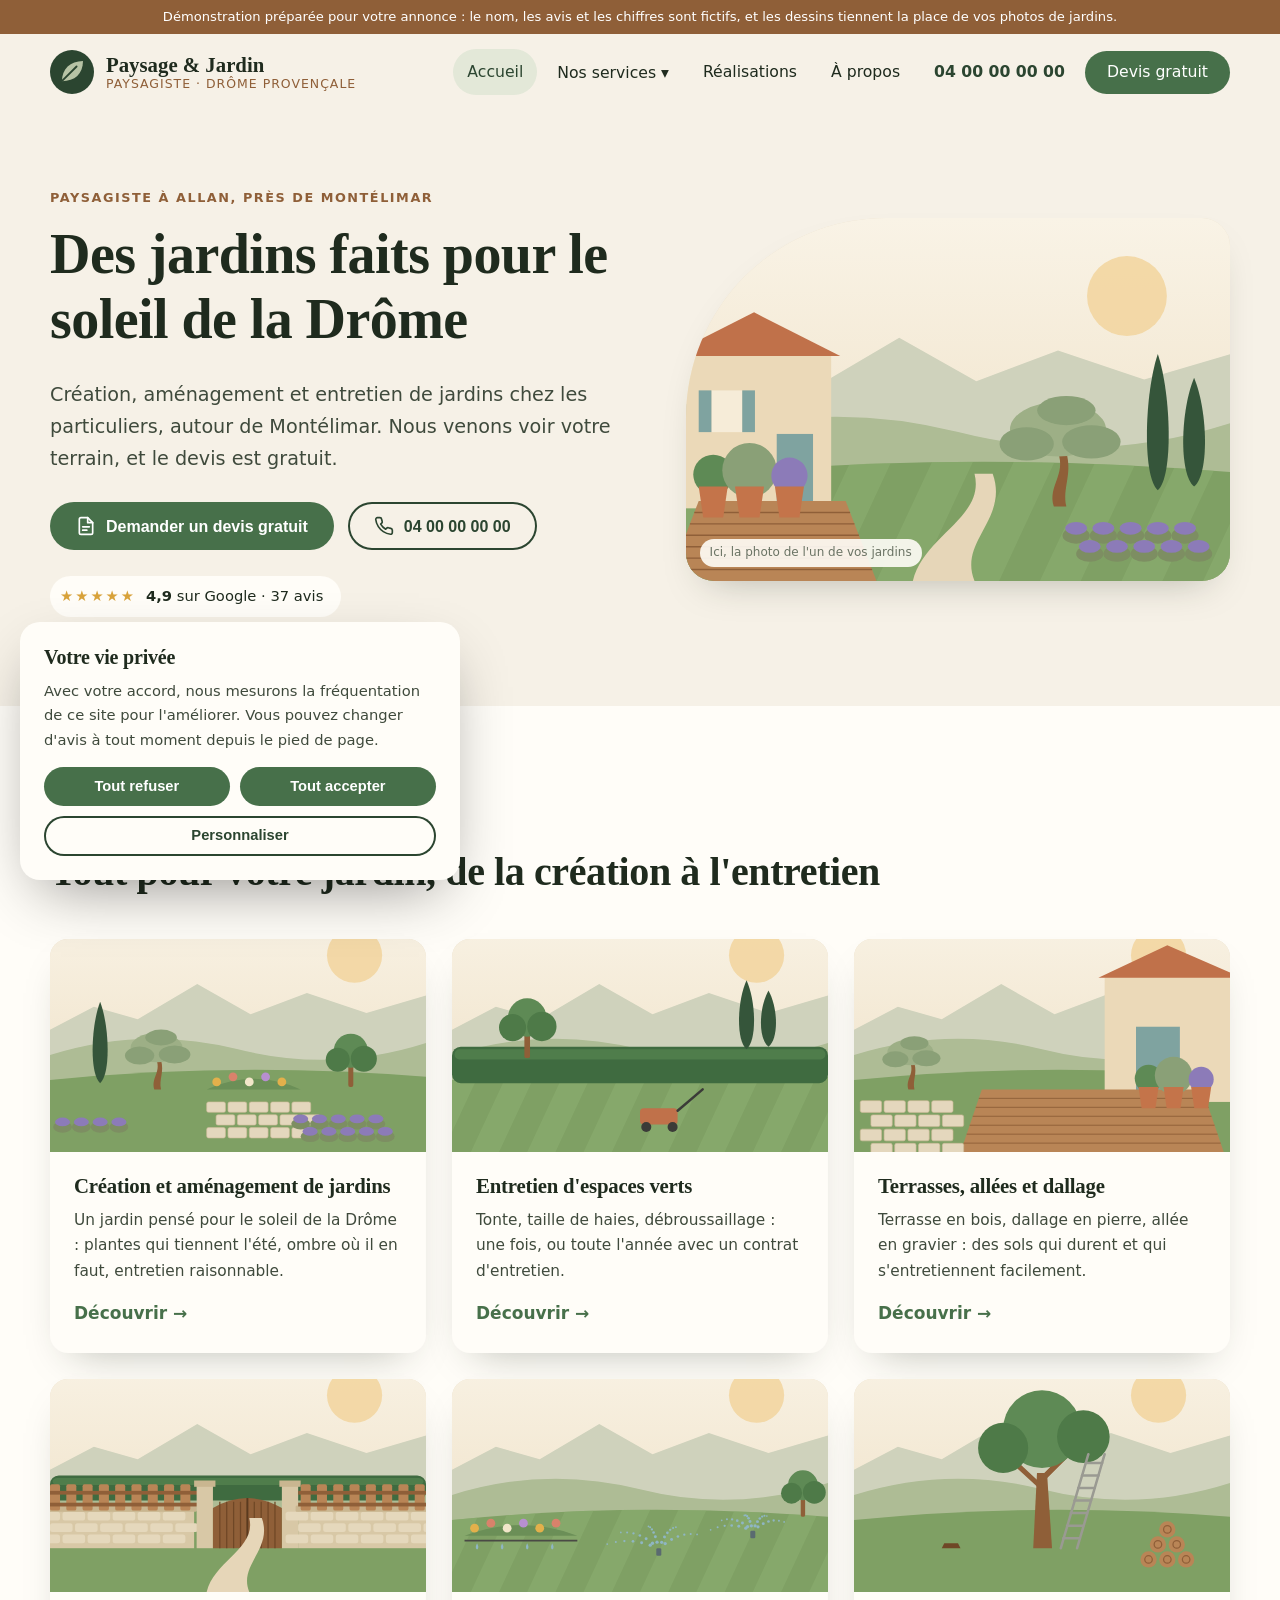
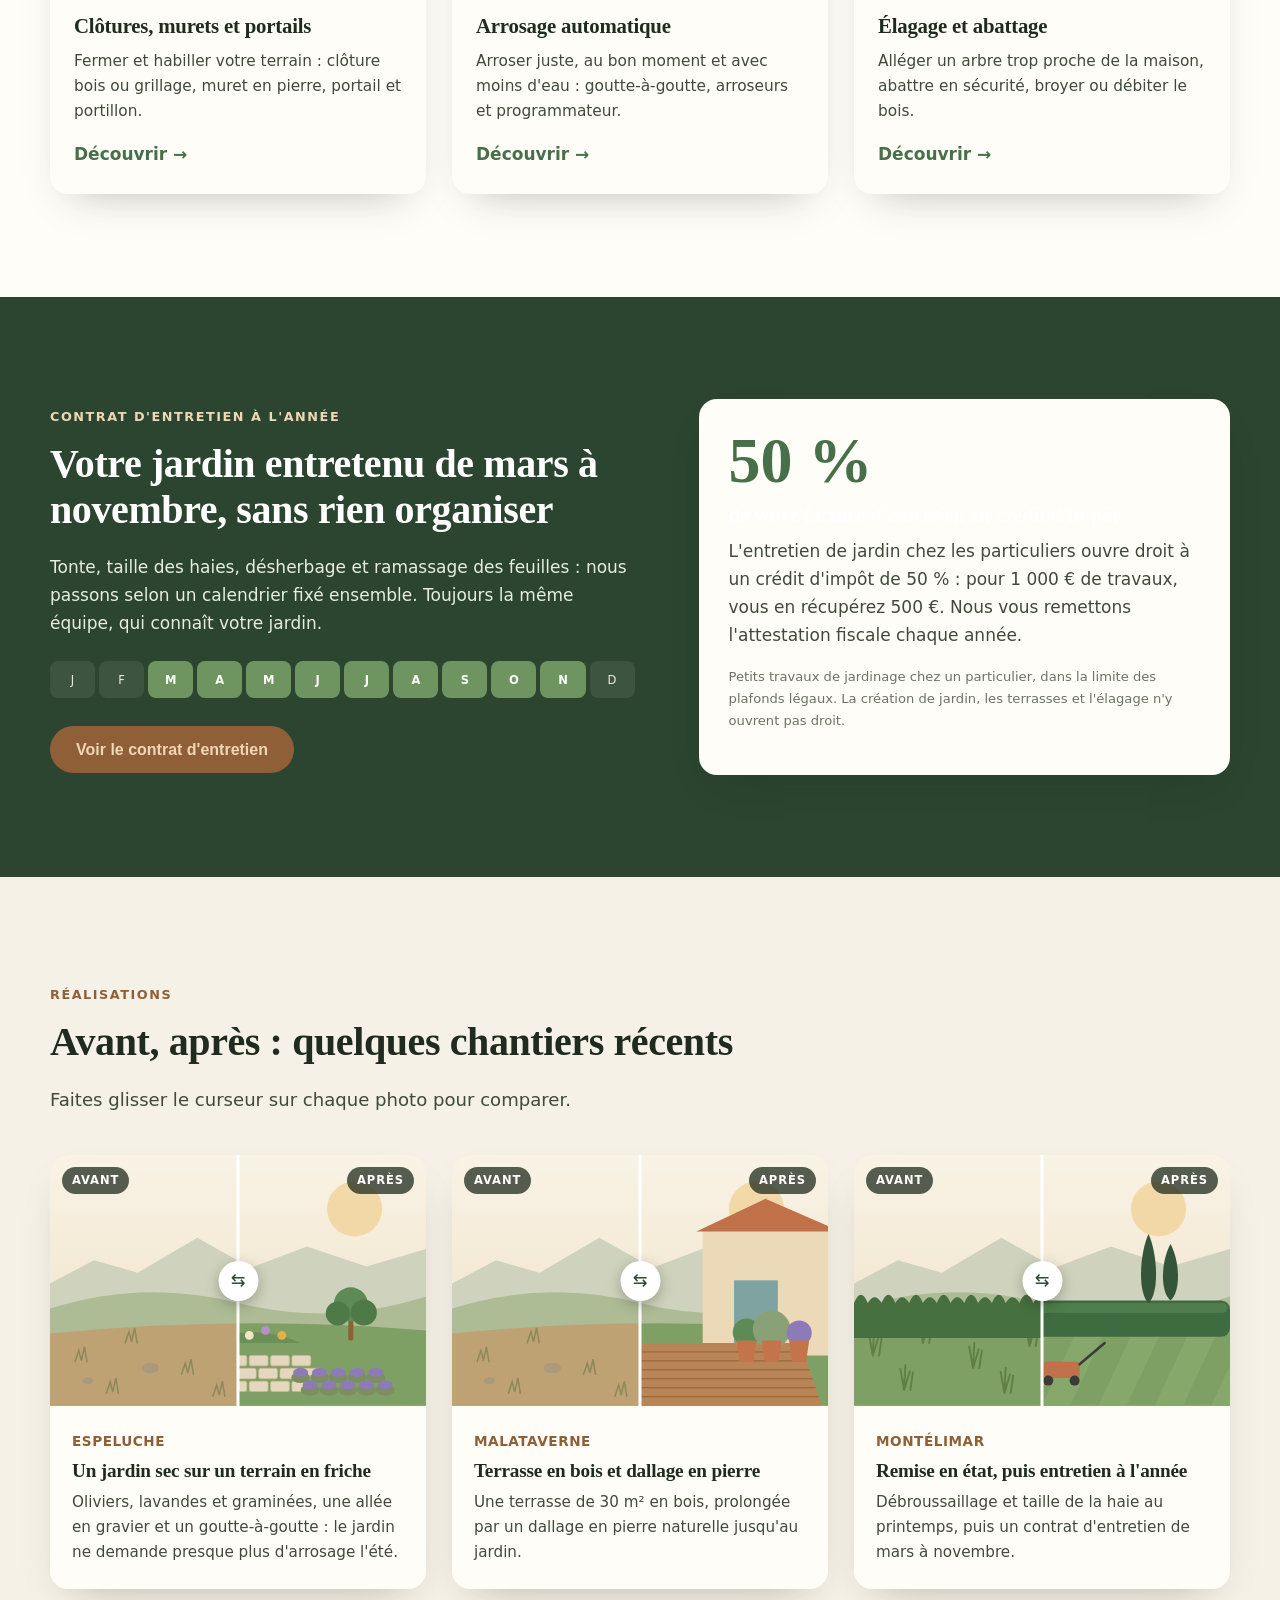
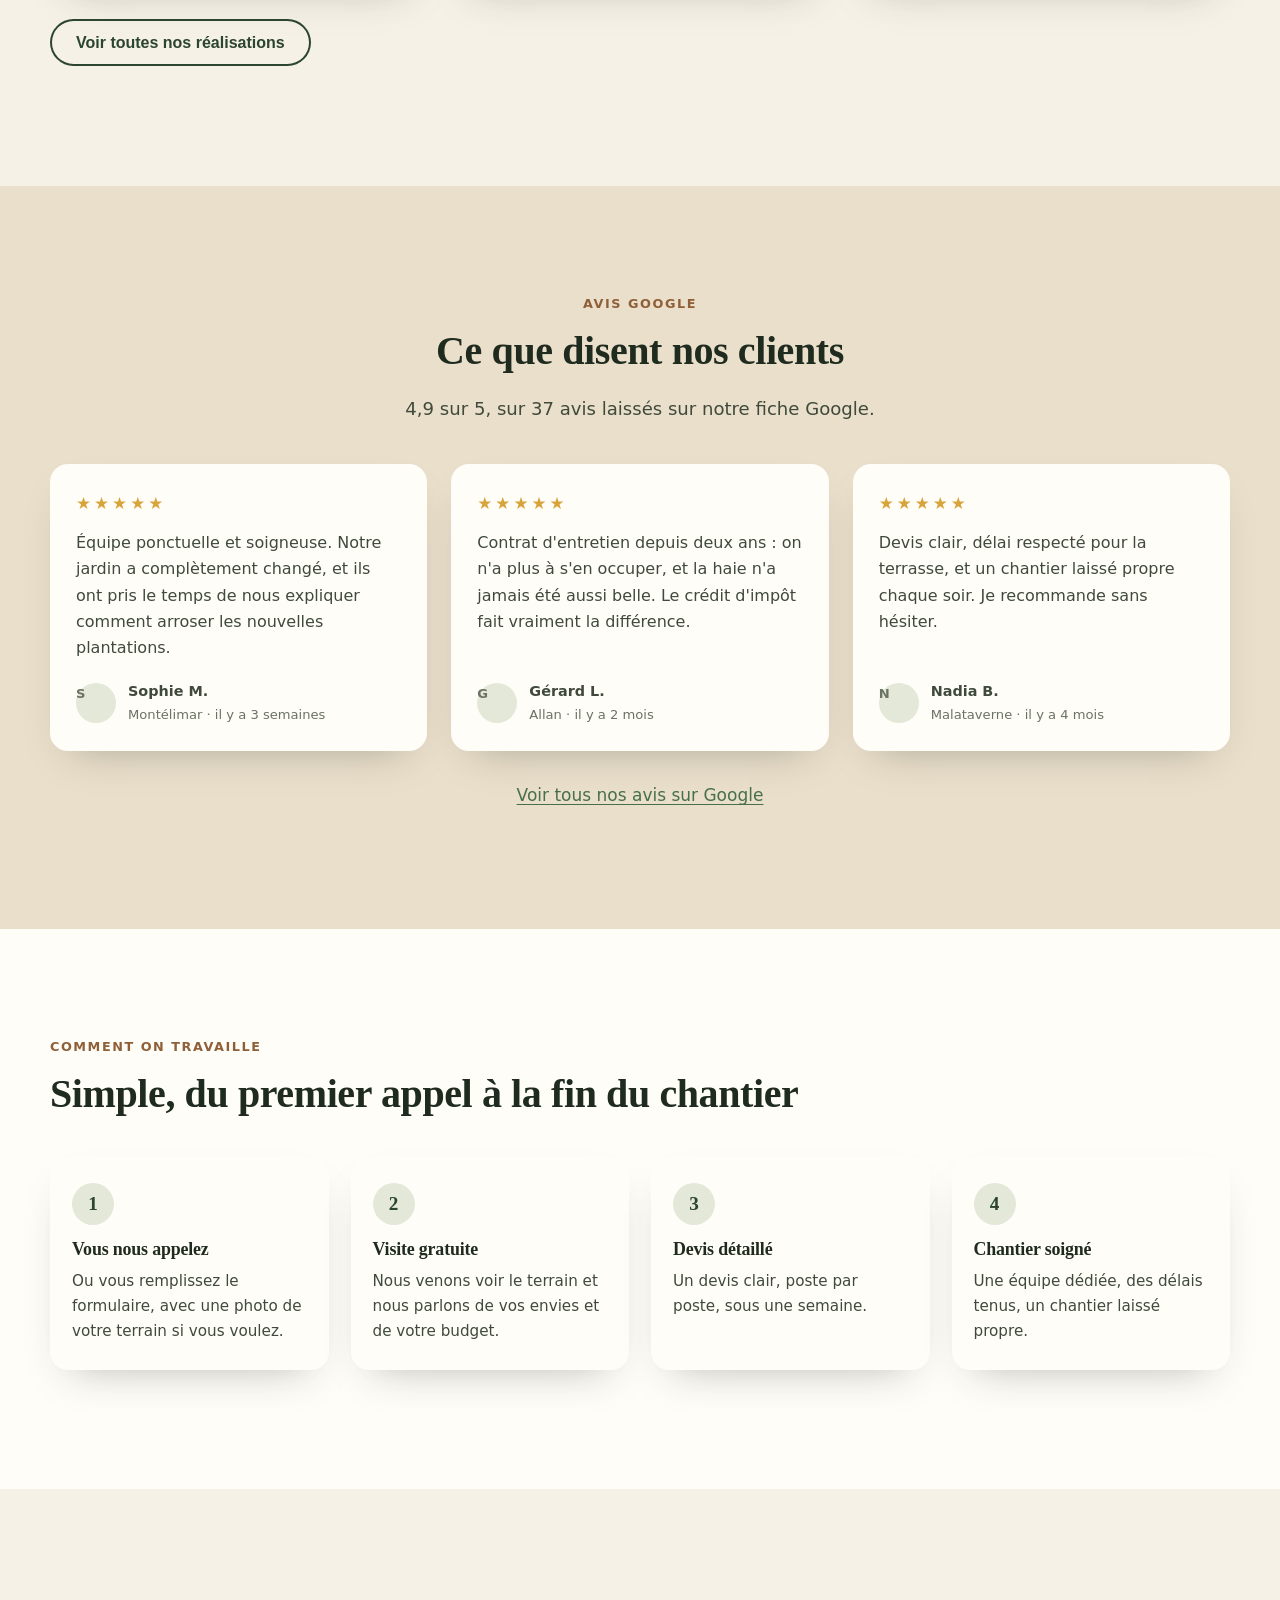
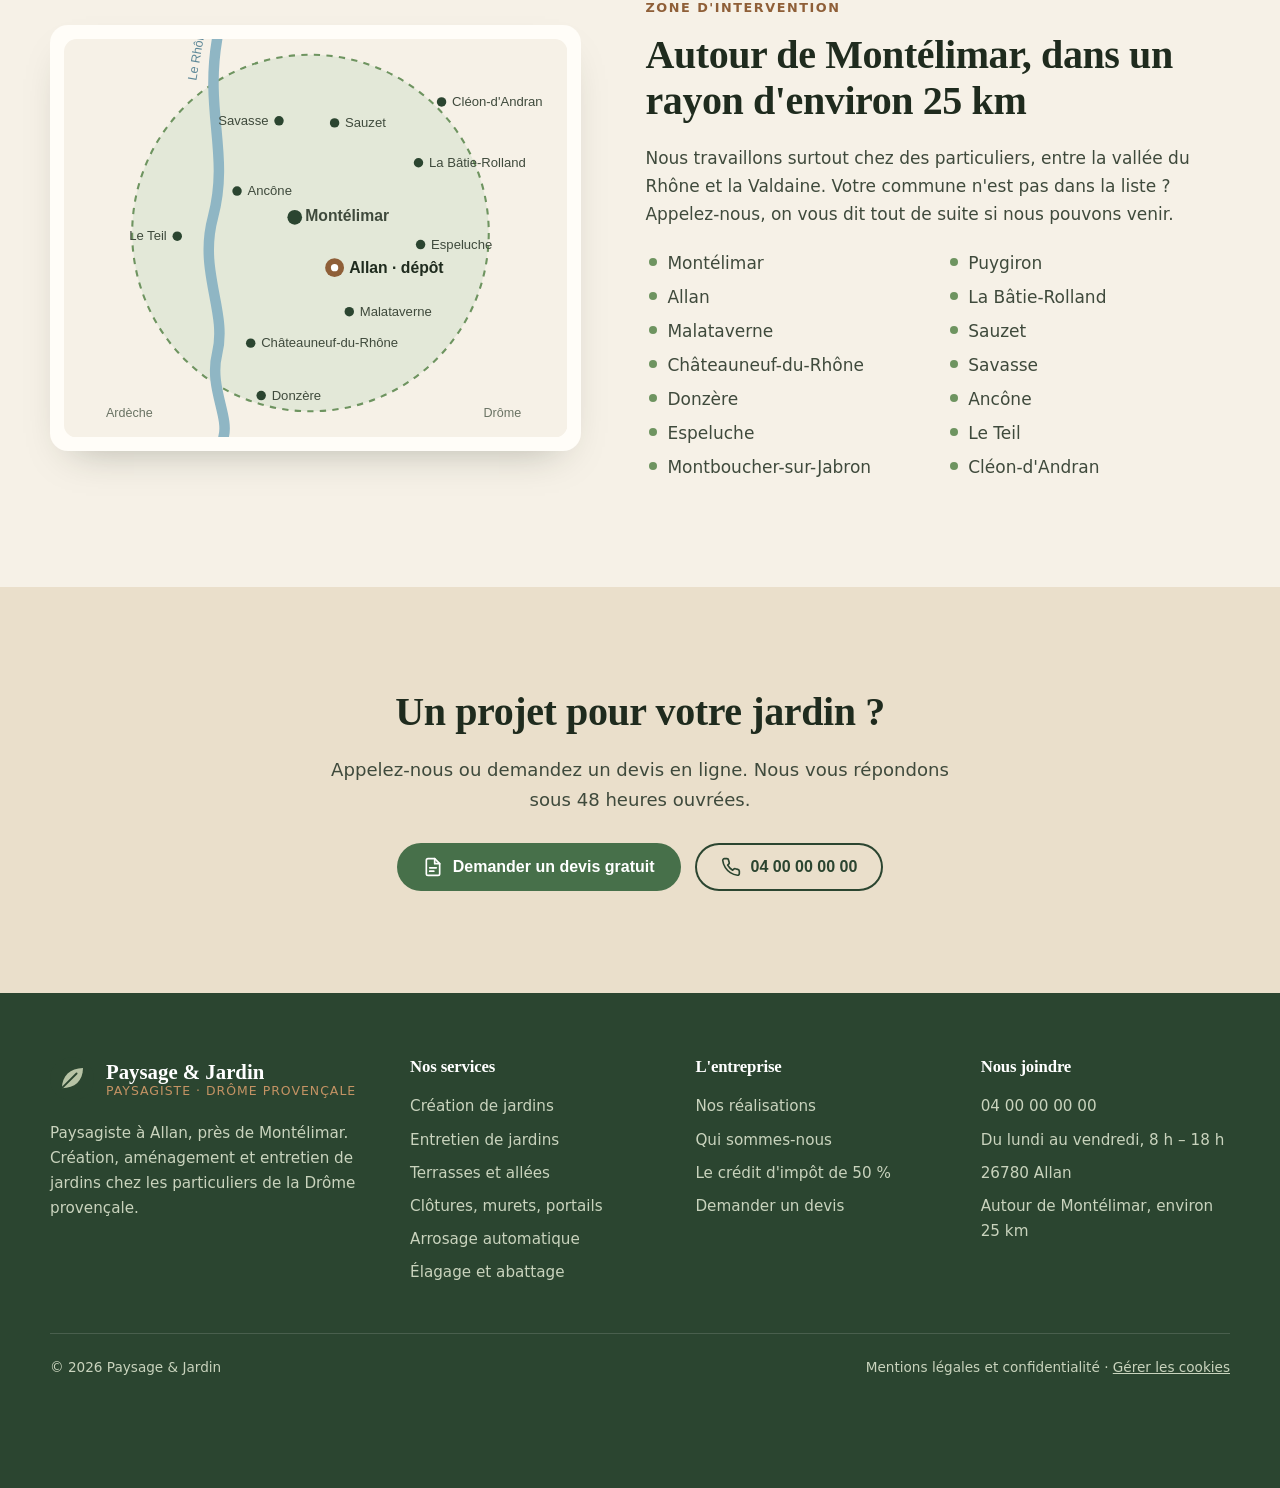
==== index.html @ 2002f16b "Démonstration : site de paysagiste (pages statiques, contenus fictifs)" ====
<!doctype html>
<html lang="fr">
<head>
  <meta charset="utf-8">
  <meta name="viewport" content="width=device-width, initial-scale=1">
  <title>Paysagiste à Montélimar et dans la Drôme | Paysage &amp; Jardin</title>
  <meta name="description" content="Paysagiste à Allan, près de Montélimar : création de jardins, entretien à l'année, terrasses, clôtures, arrosage automatique et élagage. Devis gratuit.">
  <!-- Démonstration : hors des moteurs de recherche. Le vrai site sera indexé. -->
  <meta name="robots" content="noindex, nofollow">
  <meta property="og:type" content="website">
  <meta property="og:locale" content="fr_FR">
  <meta property="og:title" content="Paysagiste à Montélimar et dans la Drôme | Paysage &amp; Jardin">
  <meta property="og:description" content="Paysagiste à Allan, près de Montélimar : création de jardins, entretien à l'année, terrasses, clôtures, arrosage automatique et élagage. Devis gratuit.">
  <meta name="theme-color" content="#2B4530">
  <link rel="icon" href="data:image/svg+xml,%3Csvg%20xmlns%3D%22http%3A%2F%2Fwww.w3.org%2F2000%2Fsvg%22%20viewBox%3D%220%200%2048%2048%22%20aria-hidden%3D%22true%22%3E%3Ccircle%20cx%3D%2224%22%20cy%3D%2224%22%20r%3D%2224%22%20fill%3D%22%232B4530%22%2F%3E%3Cpath%20d%3D%22M13%2034C13%2021%2022%2012%2036%2012c0%2014-9%2022-23%2022z%22%20fill%3D%22%23B7C3A5%22%2F%3E%3Cpath%20d%3D%22M13.5%2033.5%2029%2018%22%20stroke%3D%22%232B4530%22%20stroke-width%3D%222%22%20stroke-linecap%3D%22round%22%2F%3E%3C%2Fsvg%3E">
  <link rel="preload" href="assets/fonts/fraunces.woff2" as="font" type="font/woff2" crossorigin>
  <link rel="stylesheet" href="assets/style.css">
  <script type="application/ld+json">{"@context":"https://schema.org","@type":"LocalBusiness","name":"Paysage & Jardin","description":"Paysagiste à Allan, près de Montélimar : création, aménagement et entretien de jardins.","telephone":"+33400000000","address":{"@type":"PostalAddress","addressLocality":"Allan","postalCode":"26780","addressRegion":"Drôme","addressCountry":"FR"},"areaServed":[{"@type":"City","name":"Montélimar"},{"@type":"City","name":"Allan"},{"@type":"City","name":"Malataverne"},{"@type":"City","name":"Châteauneuf-du-Rhône"},{"@type":"City","name":"Donzère"},{"@type":"City","name":"Espeluche"},{"@type":"City","name":"Montboucher-sur-Jabron"},{"@type":"City","name":"Puygiron"},{"@type":"City","name":"La Bâtie-Rolland"},{"@type":"City","name":"Sauzet"},{"@type":"City","name":"Savasse"},{"@type":"City","name":"Ancône"},{"@type":"City","name":"Le Teil"},{"@type":"City","name":"Cléon-d'Andran"}],"openingHours":"Mo-Fr 08:00-18:00","priceRange":"Devis gratuit"}</script>
</head>
<body>
  <div class="bandeau-demo">Démonstration préparée pour votre annonce : le nom, les avis et les chiffres sont fictifs, et les dessins tiennent la place de vos photos de jardins.</div>
  <header class="entete">
    <div class="conteneur">
      <a class="marque" href="index.html" aria-label="Paysage &amp; Jardin, accueil"><svg viewBox="0 0 48 48" aria-hidden="true"><circle cx="24" cy="24" r="24" fill="#2B4530"/><path d="M13 34C13 21 22 12 36 12c0 14-9 22-23 22z" fill="#B7C3A5"/><path d="M13.5 33.5 29 18" stroke="#2B4530" stroke-width="2" stroke-linecap="round"/></svg><span class="marque-nom"><strong>Paysage &amp; Jardin</strong><span>Paysagiste · Drôme provençale</span></span></a>
      <button class="bouton-menu" aria-label="Ouvrir le menu" aria-expanded="false" aria-controls="navigation"><span></span><span></span><span></span></button>
      <nav class="nav" id="navigation" aria-label="Navigation principale">
        <ul>
          <li><a href="index.html" aria-current="page">Accueil</a></li>
          <li class="sous-menu"><button class="ouvrir-sous-menu" aria-expanded="false">Nos services ▾</button>
            <ul>
              <li><a href="creation-jardin.html">Création et aménagement de jardins</a></li>
              <li><a href="entretien-jardin.html">Entretien d'espaces verts</a></li>
              <li><a href="terrasses-allees.html">Terrasses, allées et dallage</a></li>
              <li><a href="clotures-murets-portails.html">Clôtures, murets et portails</a></li>
              <li><a href="arrosage-automatique.html">Arrosage automatique</a></li>
              <li><a href="elagage-abattage.html">Élagage et abattage</a></li>
            </ul>
          </li>
          <li><a href="realisations.html">Réalisations</a></li>
          <li><a href="a-propos.html">À propos</a></li>
          <li><a class="tel-entete" href="tel:+33400000000">04 00 00 00 00</a></li>
          <li><a class="bouton" href="contact.html">Devis gratuit</a></li>
        </ul>
      </nav>
    </div>
  </header>
  <main>

    <section class="heros">
      <div class="conteneur">
        <div>
          <span class="surtitre">Paysagiste à Allan, près de Montélimar</span>
          <h1>Des jardins faits pour le soleil de la Drôme</h1>
          <p class="intro">Création, aménagement et entretien de jardins chez les particuliers, autour de Montélimar. Nous venons voir votre terrain, et le devis est gratuit.</p>
          <div class="boutons"><a class="bouton" href="contact.html"><svg viewBox="0 0 24 24" fill="none" stroke="currentColor" stroke-width="2" stroke-linecap="round" stroke-linejoin="round" aria-hidden="true"><path d="M14 2H6a2 2 0 0 0-2 2v16a2 2 0 0 0 2 2h12a2 2 0 0 0 2-2V8z"/><path d="M14 2v6h6M8 13h8M8 17h5"/></svg>Demander un devis gratuit</a><a class="bouton bouton-ligne" href="tel:+33400000000"><svg viewBox="0 0 24 24" fill="none" stroke="currentColor" stroke-width="2" stroke-linecap="round" stroke-linejoin="round" aria-hidden="true"><path d="M22 16.9v3a2 2 0 0 1-2.2 2 19.8 19.8 0 0 1-8.6-3.1 19.5 19.5 0 0 1-6-6A19.8 19.8 0 0 1 2.1 4.2 2 2 0 0 1 4.1 2h3a2 2 0 0 1 2 1.7c.1.9.4 1.8.7 2.7a2 2 0 0 1-.5 2.1L8 9.8a16 16 0 0 0 6 6l1.3-1.3a2 2 0 0 1 2.1-.4c.9.3 1.8.6 2.7.7a2 2 0 0 1 1.7 2z"/></svg>04 00 00 00 00</a></div>
          <a class="note-google" href="#avis"><span class="etoiles" aria-hidden="true">★★★★★</span><span><strong>4,9</strong> sur Google · 37 avis</span></a>
        </div>
        <div class="illustration"><svg viewBox="0 0 600 400" role="img" aria-label="Jardin provençal : olivier, cyprès, lavandes et terrasse en bois" preserveAspectRatio="xMidYMid slice">
  <defs><linearGradient id="ciel25" x1="0" y1="0" x2="0" y2="1"><stop offset="0" stop-color="#F9F3E6"/><stop offset="1" stop-color="#EEDFC3"/></linearGradient>
  <clipPath id="sol25"><path d="M0 285 Q300 255 600 280 V400 H0Z"/></clipPath></defs>
  <rect width="600" height="400" fill="url(#ciel25)"/><circle cx="486" cy="86" r="44" fill="#F3D59E" opacity=".85"/>
  <path d="M0 205 L70 168 L140 188 L235 132 L320 180 L410 146 L505 178 L600 150 V400 H0Z" fill="#CFD2BC"/>
  <path d="M0 245 Q150 198 300 236 T600 226 V400 H0Z" fill="#AEBC95"/>
  <path d="M0 285 Q300 255 600 280 V400 H0Z" fill="#7FA064"/><g clip-path="url(#sol25)" fill="#8DB072" opacity=".55"><path d="M-60 400 L10 250 L55 250 L-15 400Z"/><path d="M30 400 L100 250 L145 250 L75 400Z"/><path d="M120 400 L190 250 L235 250 L165 400Z"/><path d="M210 400 L280 250 L325 250 L255 400Z"/><path d="M300 400 L370 250 L415 250 L345 400Z"/><path d="M390 400 L460 250 L505 250 L435 400Z"/><path d="M480 400 L550 250 L595 250 L525 400Z"/><path d="M570 400 L640 250 L685 250 L615 400Z"/></g><rect x="-10" y="150" width="170" height="170" fill="#EBD9B8"/><path d="M-20 152 L75 104 L170 152Z" fill="#C0714A"/><rect x="28" y="190" width="34" height="46" fill="#F6ECD8"/><rect x="14" y="190" width="14" height="46" fill="#7FA3A0"/><rect x="62" y="190" width="14" height="46" fill="#7FA3A0"/><rect x="100" y="238" width="40" height="82" fill="#7FA3A0"/><path d="M520 150 C535 195 537 286 520 300 C503 286 505 195 520 150Z" fill="#35553A"/><path d="M560 176 C575 212 577 282 560 296 C543 282 545 212 560 176Z" fill="#35553A"/><path d="M250 400 C262 350 330 330 318 282 L338 282 C356 332 300 356 318 400Z" fill="#E6D6B8"/><path d="M405.4 318 C398.5 295 419.2 283.5 410 258.2 L419.2 258.2 C426.1 283.5 414.6 297.3 419.2 318Z" fill="#8F5F38"/><ellipse cx="410" cy="232.9" rx="52.9" ry="29.9" fill="#9DAF86"/><ellipse cx="375.5" cy="249" rx="29.9" ry="18.4" fill="#8AA077"/><ellipse cx="446.8" cy="246.7" rx="32.199999999999996" ry="18.4" fill="#8AA077"/><ellipse cx="419.2" cy="212.2" rx="32.199999999999996" ry="16.099999999999998" fill="#8AA077"/><path d="M-20 400 L210 400 L176 312 L14 312Z" fill="#B98556"/><path d="M9.142857142857146 324.57142857142856 L180.85714285714286 324.57142857142856" stroke="#8F5F38" stroke-width="1.5"/><path d="M4.285714285714285 337.14285714285717 L185.71428571428572 337.14285714285717" stroke="#8F5F38" stroke-width="1.5"/><path d="M-0.571428571428573 349.7142857142857 L190.57142857142858 349.7142857142857" stroke="#8F5F38" stroke-width="1.5"/><path d="M-5.428571428571427 362.2857142857143 L195.42857142857142 362.2857142857143" stroke="#8F5F38" stroke-width="1.5"/><path d="M-10.285714285714286 374.8571428571429 L200.28571428571428 374.8571428571429" stroke="#8F5F38" stroke-width="1.5"/><path d="M-15.142857142857142 387.42857142857144 L205.14285714285714 387.42857142857144" stroke="#8F5F38" stroke-width="1.5"/><circle cx="30" cy="282.8" r="22" fill="#5E8A55"/><path d="M14 296 L46 296 L41 330 L19 330Z" fill="#C4744A"/><circle cx="70" cy="278" r="30" fill="#8AA077"/><path d="M54 296 L86 296 L81 330 L59 330Z" fill="#C4744A"/><circle cx="114" cy="284" r="20" fill="#8C7BB8"/><path d="M98 296 L130 296 L125 330 L103 330Z" fill="#C4744A"/><ellipse cx="430" cy="350" rx="15" ry="9" fill="#7D8E62"/><ellipse cx="430" cy="342" rx="12" ry="7" fill="#8C7BB8"/><ellipse cx="460" cy="350" rx="15" ry="9" fill="#7D8E62"/><ellipse cx="460" cy="342" rx="12" ry="7" fill="#8C7BB8"/><ellipse cx="490" cy="350" rx="15" ry="9" fill="#7D8E62"/><ellipse cx="490" cy="342" rx="12" ry="7" fill="#8C7BB8"/><ellipse cx="520" cy="350" rx="15" ry="9" fill="#7D8E62"/><ellipse cx="520" cy="342" rx="12" ry="7" fill="#8C7BB8"/><ellipse cx="550" cy="350" rx="15" ry="9" fill="#7D8E62"/><ellipse cx="550" cy="342" rx="12" ry="7" fill="#8C7BB8"/><ellipse cx="445" cy="370" rx="15" ry="9" fill="#7D8E62"/><ellipse cx="445" cy="362" rx="12" ry="7" fill="#8C7BB8"/><ellipse cx="475" cy="370" rx="15" ry="9" fill="#7D8E62"/><ellipse cx="475" cy="362" rx="12" ry="7" fill="#8C7BB8"/><ellipse cx="505" cy="370" rx="15" ry="9" fill="#7D8E62"/><ellipse cx="505" cy="362" rx="12" ry="7" fill="#8C7BB8"/><ellipse cx="535" cy="370" rx="15" ry="9" fill="#7D8E62"/><ellipse cx="535" cy="362" rx="12" ry="7" fill="#8C7BB8"/><ellipse cx="565" cy="370" rx="15" ry="9" fill="#7D8E62"/><ellipse cx="565" cy="362" rx="12" ry="7" fill="#8C7BB8"/></svg><span class="legende-photo">Ici, la photo de l'un de vos jardins</span></div>
      </div>
    </section>
    <section class="fond-blanc" id="services">
      <div class="conteneur">
        <span class="surtitre">Nos services</span>
        <h2>Tout pour votre jardin, de la création à l'entretien</h2>
        <div class="grille-services">
          <a class="carte-service" href="creation-jardin.html"><div class="illustration" style="border-radius:0;box-shadow:none"><svg viewBox="0 60 600 340" role="img" aria-label="Jardin créé : massifs fleuris, dallage, olivier et lavandes" preserveAspectRatio="xMidYMid slice">
  <defs><linearGradient id="ciel26" x1="0" y1="0" x2="0" y2="1"><stop offset="0" stop-color="#F9F3E6"/><stop offset="1" stop-color="#EEDFC3"/></linearGradient>
  <clipPath id="sol26"><path d="M0 285 Q300 255 600 280 V400 H0Z"/></clipPath></defs>
  <rect width="600" height="400" fill="url(#ciel26)"/><circle cx="486" cy="86" r="44" fill="#F3D59E" opacity=".85"/>
  <path d="M0 205 L70 168 L140 188 L235 132 L320 180 L410 146 L505 178 L600 150 V400 H0Z" fill="#CFD2BC"/>
  <path d="M0 245 Q150 198 300 236 T600 226 V400 H0Z" fill="#AEBC95"/>
  <path d="M0 285 Q300 255 600 280 V400 H0Z" fill="#7FA064"/><path d="M80 160 C95 199 97 276 80 290 C63 276 65 199 80 160Z" fill="#35553A"/><path d="M166.4 300 C161 282 177.2 273 170 253.2 L177.2 253.2 C182.6 273 173.6 283.8 177.2 300Z" fill="#8F5F38"/><ellipse cx="170" cy="233.39999999999998" rx="41.4" ry="23.400000000000002" fill="#9DAF86"/><ellipse cx="143" cy="246" rx="23.400000000000002" ry="14.4" fill="#8AA077"/><ellipse cx="198.8" cy="244.2" rx="25.2" ry="14.4" fill="#8AA077"/><ellipse cx="177.2" cy="217.2" rx="25.2" ry="12.6" fill="#8AA077"/><path d="M250 300 Q325 266 400 300 Z" fill="#6B8F57"/><circle cx="266" cy="288" r="7" fill="#E3B04B"/><circle cx="292" cy="280" r="7" fill="#D9826B"/><circle cx="318" cy="288" r="7" fill="#F2E6C9"/><circle cx="344" cy="280" r="7" fill="#B78FD0"/><circle cx="370" cy="288" r="7" fill="#E3B04B"/><rect x="250" y="320" width="30" height="16.5" rx="3" fill="#E4D7BD" stroke="#CDBB98"/><rect x="284" y="320" width="30" height="16.5" rx="3" fill="#E4D7BD" stroke="#CDBB98"/><rect x="318" y="320" width="30" height="16.5" rx="3" fill="#E4D7BD" stroke="#CDBB98"/><rect x="352" y="320" width="30" height="16.5" rx="3" fill="#E4D7BD" stroke="#CDBB98"/><rect x="386" y="320" width="30" height="16.5" rx="3" fill="#E4D7BD" stroke="#CDBB98"/><rect x="265" y="340.5" width="30" height="16.5" rx="3" fill="#E4D7BD" stroke="#CDBB98"/><rect x="299" y="340.5" width="30" height="16.5" rx="3" fill="#E4D7BD" stroke="#CDBB98"/><rect x="333" y="340.5" width="30" height="16.5" rx="3" fill="#E4D7BD" stroke="#CDBB98"/><rect x="367" y="340.5" width="30" height="16.5" rx="3" fill="#E4D7BD" stroke="#CDBB98"/><rect x="401" y="340.5" width="30" height="16.5" rx="3" fill="#E4D7BD" stroke="#CDBB98"/><rect x="250" y="361" width="30" height="16.5" rx="3" fill="#E4D7BD" stroke="#CDBB98"/><rect x="284" y="361" width="30" height="16.5" rx="3" fill="#E4D7BD" stroke="#CDBB98"/><rect x="318" y="361" width="30" height="16.5" rx="3" fill="#E4D7BD" stroke="#CDBB98"/><rect x="352" y="361" width="30" height="16.5" rx="3" fill="#E4D7BD" stroke="#CDBB98"/><rect x="386" y="361" width="30" height="16.5" rx="3" fill="#E4D7BD" stroke="#CDBB98"/><rect x="476" y="259.2" width="8" height="36.800000000000004" rx="3" fill="#8F5F38"/><circle cx="480" cy="238.4" r="27.200000000000003" fill="#5E8A55"/><circle cx="459.2" cy="252.8" r="19.200000000000003" fill="#4E7A48"/><circle cx="500.8" cy="251.2" r="20.8" fill="#4E7A48"/><ellipse cx="400" cy="355" rx="15" ry="9" fill="#7D8E62"/><ellipse cx="400" cy="347" rx="12" ry="7" fill="#8C7BB8"/><ellipse cx="430" cy="355" rx="15" ry="9" fill="#7D8E62"/><ellipse cx="430" cy="347" rx="12" ry="7" fill="#8C7BB8"/><ellipse cx="460" cy="355" rx="15" ry="9" fill="#7D8E62"/><ellipse cx="460" cy="347" rx="12" ry="7" fill="#8C7BB8"/><ellipse cx="490" cy="355" rx="15" ry="9" fill="#7D8E62"/><ellipse cx="490" cy="347" rx="12" ry="7" fill="#8C7BB8"/><ellipse cx="520" cy="355" rx="15" ry="9" fill="#7D8E62"/><ellipse cx="520" cy="347" rx="12" ry="7" fill="#8C7BB8"/><ellipse cx="415" cy="375" rx="15" ry="9" fill="#7D8E62"/><ellipse cx="415" cy="367" rx="12" ry="7" fill="#8C7BB8"/><ellipse cx="445" cy="375" rx="15" ry="9" fill="#7D8E62"/><ellipse cx="445" cy="367" rx="12" ry="7" fill="#8C7BB8"/><ellipse cx="475" cy="375" rx="15" ry="9" fill="#7D8E62"/><ellipse cx="475" cy="367" rx="12" ry="7" fill="#8C7BB8"/><ellipse cx="505" cy="375" rx="15" ry="9" fill="#7D8E62"/><ellipse cx="505" cy="367" rx="12" ry="7" fill="#8C7BB8"/><ellipse cx="535" cy="375" rx="15" ry="9" fill="#7D8E62"/><ellipse cx="535" cy="367" rx="12" ry="7" fill="#8C7BB8"/><ellipse cx="20" cy="360" rx="15" ry="9" fill="#7D8E62"/><ellipse cx="20" cy="352" rx="12" ry="7" fill="#8C7BB8"/><ellipse cx="50" cy="360" rx="15" ry="9" fill="#7D8E62"/><ellipse cx="50" cy="352" rx="12" ry="7" fill="#8C7BB8"/><ellipse cx="80" cy="360" rx="15" ry="9" fill="#7D8E62"/><ellipse cx="80" cy="352" rx="12" ry="7" fill="#8C7BB8"/><ellipse cx="110" cy="360" rx="15" ry="9" fill="#7D8E62"/><ellipse cx="110" cy="352" rx="12" ry="7" fill="#8C7BB8"/></svg></div><div class="corps"><h3>Création et aménagement de jardins</h3><p>Un jardin pensé pour le soleil de la Drôme : plantes qui tiennent l'été, ombre où il en faut, entretien raisonnable.</p><span class="suite">Découvrir →</span></div></a>
          <a class="carte-service" href="entretien-jardin.html"><div class="illustration" style="border-radius:0;box-shadow:none"><svg viewBox="0 60 600 340" role="img" aria-label="Pelouse tondue et haie taillée" preserveAspectRatio="xMidYMid slice">
  <defs><linearGradient id="ciel27" x1="0" y1="0" x2="0" y2="1"><stop offset="0" stop-color="#F9F3E6"/><stop offset="1" stop-color="#EEDFC3"/></linearGradient>
  <clipPath id="sol27"><path d="M0 285 Q300 255 600 280 V400 H0Z"/></clipPath></defs>
  <rect width="600" height="400" fill="url(#ciel27)"/><circle cx="486" cy="86" r="44" fill="#F3D59E" opacity=".85"/>
  <path d="M0 205 L70 168 L140 188 L235 132 L320 180 L410 146 L505 178 L600 150 V400 H0Z" fill="#CFD2BC"/>
  <path d="M0 245 Q150 198 300 236 T600 226 V400 H0Z" fill="#AEBC95"/>
  <path d="M0 285 Q300 255 600 280 V400 H0Z" fill="#7FA064"/><g clip-path="url(#sol27)" fill="#8DB072" opacity=".55"><path d="M-60 400 L10 250 L55 250 L-15 400Z"/><path d="M30 400 L100 250 L145 250 L75 400Z"/><path d="M120 400 L190 250 L235 250 L165 400Z"/><path d="M210 400 L280 250 L325 250 L255 400Z"/><path d="M300 400 L370 250 L415 250 L345 400Z"/><path d="M390 400 L460 250 L505 250 L435 400Z"/><path d="M480 400 L550 250 L595 250 L525 400Z"/><path d="M570 400 L640 250 L685 250 L615 400Z"/></g><rect x="0" y="232" width="600" height="58" rx="14" fill="#3F6B40"/><rect x="4" y="236" width="592" height="16.240000000000002" rx="8" fill="#4F7D4B"/><rect x="115.5" y="208.6" width="9" height="41.4" rx="3" fill="#8F5F38"/><circle cx="120" cy="185.2" r="30.6" fill="#5E8A55"/><circle cx="96.6" cy="201.4" r="21.6" fill="#4E7A48"/><circle cx="143.4" cy="199.6" r="23.400000000000002" fill="#4E7A48"/><path d="M470 126 C485 159 487 222 470 236 C453 222 455 159 470 126Z" fill="#35553A"/><path d="M505 142 C520 169 522 218 505 232 C488 218 490 169 505 142Z" fill="#35553A"/><g><rect x="300" y="330" width="60" height="26" rx="6" fill="#C0714A"/><circle cx="310" cy="360" r="8" fill="#3B3B38"/><circle cx="352" cy="360" r="8" fill="#3B3B38"/><path d="M360 334 L400 300" stroke="#3B3B38" stroke-width="4" stroke-linecap="round"/></g></svg></div><div class="corps"><h3>Entretien d'espaces verts</h3><p>Tonte, taille de haies, débroussaillage : une fois, ou toute l'année avec un contrat d'entretien.</p><span class="suite">Découvrir →</span></div></a>
          <a class="carte-service" href="terrasses-allees.html"><div class="illustration" style="border-radius:0;box-shadow:none"><svg viewBox="0 60 600 340" role="img" aria-label="Terrasse en bois et dallage en pierre" preserveAspectRatio="xMidYMid slice">
  <defs><linearGradient id="ciel28" x1="0" y1="0" x2="0" y2="1"><stop offset="0" stop-color="#F9F3E6"/><stop offset="1" stop-color="#EEDFC3"/></linearGradient>
  <clipPath id="sol28"><path d="M0 285 Q300 255 600 280 V400 H0Z"/></clipPath></defs>
  <rect width="600" height="400" fill="url(#ciel28)"/><circle cx="486" cy="86" r="44" fill="#F3D59E" opacity=".85"/>
  <path d="M0 205 L70 168 L140 188 L235 132 L320 180 L410 146 L505 178 L600 150 V400 H0Z" fill="#CFD2BC"/>
  <path d="M0 245 Q150 198 300 236 T600 226 V400 H0Z" fill="#AEBC95"/>
  <path d="M0 285 Q300 255 600 280 V400 H0Z" fill="#7FA064"/><rect x="400" y="120" width="220" height="200" fill="#EBD9B8"/><path d="M390 122 L500 70 L620 122Z" fill="#C0714A"/><rect x="450" y="200" width="70" height="120" fill="#7FA3A0"/><path d="M170 400 L590 400 L556 300 L204 300Z" fill="#B98556"/><path d="M199.14285714285714 314.2857142857143 L560.8571428571429 314.2857142857143" stroke="#8F5F38" stroke-width="1.5"/><path d="M194.28571428571428 328.57142857142856 L565.7142857142857 328.57142857142856" stroke="#8F5F38" stroke-width="1.5"/><path d="M189.42857142857142 342.85714285714283 L570.5714285714286 342.85714285714283" stroke="#8F5F38" stroke-width="1.5"/><path d="M184.57142857142858 357.1428571428571 L575.4285714285714 357.1428571428571" stroke="#8F5F38" stroke-width="1.5"/><path d="M179.71428571428572 371.42857142857144 L580.2857142857143 371.42857142857144" stroke="#8F5F38" stroke-width="1.5"/><path d="M174.85714285714286 385.7142857142857 L585.1428571428571 385.7142857142857" stroke="#8F5F38" stroke-width="1.5"/><rect x="10" y="318" width="34" height="18.700000000000003" rx="3" fill="#E4D7BD" stroke="#CDBB98"/><rect x="48" y="318" width="34" height="18.700000000000003" rx="3" fill="#E4D7BD" stroke="#CDBB98"/><rect x="86" y="318" width="34" height="18.700000000000003" rx="3" fill="#E4D7BD" stroke="#CDBB98"/><rect x="124" y="318" width="34" height="18.700000000000003" rx="3" fill="#E4D7BD" stroke="#CDBB98"/><rect x="27" y="340.7" width="34" height="18.700000000000003" rx="3" fill="#E4D7BD" stroke="#CDBB98"/><rect x="65" y="340.7" width="34" height="18.700000000000003" rx="3" fill="#E4D7BD" stroke="#CDBB98"/><rect x="103" y="340.7" width="34" height="18.700000000000003" rx="3" fill="#E4D7BD" stroke="#CDBB98"/><rect x="141" y="340.7" width="34" height="18.700000000000003" rx="3" fill="#E4D7BD" stroke="#CDBB98"/><rect x="10" y="363.4" width="34" height="18.700000000000003" rx="3" fill="#E4D7BD" stroke="#CDBB98"/><rect x="48" y="363.4" width="34" height="18.700000000000003" rx="3" fill="#E4D7BD" stroke="#CDBB98"/><rect x="86" y="363.4" width="34" height="18.700000000000003" rx="3" fill="#E4D7BD" stroke="#CDBB98"/><rect x="124" y="363.4" width="34" height="18.700000000000003" rx="3" fill="#E4D7BD" stroke="#CDBB98"/><rect x="27" y="386.1" width="34" height="18.700000000000003" rx="3" fill="#E4D7BD" stroke="#CDBB98"/><rect x="65" y="386.1" width="34" height="18.700000000000003" rx="3" fill="#E4D7BD" stroke="#CDBB98"/><rect x="103" y="386.1" width="34" height="18.700000000000003" rx="3" fill="#E4D7BD" stroke="#CDBB98"/><rect x="141" y="386.1" width="34" height="18.700000000000003" rx="3" fill="#E4D7BD" stroke="#CDBB98"/><rect x="10" y="408.8" width="34" height="18.700000000000003" rx="3" fill="#E4D7BD" stroke="#CDBB98"/><rect x="48" y="408.8" width="34" height="18.700000000000003" rx="3" fill="#E4D7BD" stroke="#CDBB98"/><rect x="86" y="408.8" width="34" height="18.700000000000003" rx="3" fill="#E4D7BD" stroke="#CDBB98"/><rect x="124" y="408.8" width="34" height="18.700000000000003" rx="3" fill="#E4D7BD" stroke="#CDBB98"/><circle cx="470" cy="282.8" r="22" fill="#5E8A55"/><path d="M454 296 L486 296 L481 330 L459 330Z" fill="#C4744A"/><circle cx="510" cy="278" r="30" fill="#8AA077"/><path d="M494 296 L526 296 L521 330 L499 330Z" fill="#C4744A"/><circle cx="554" cy="284" r="20" fill="#8C7BB8"/><path d="M538 296 L570 296 L565 330 L543 330Z" fill="#C4744A"/><path d="M86.8 300 C82 284 96.4 276 90 258.4 L96.4 258.4 C101.2 276 93.2 285.6 96.4 300Z" fill="#8F5F38"/><ellipse cx="90" cy="240.8" rx="36.800000000000004" ry="20.8" fill="#9DAF86"/><ellipse cx="66" cy="252" rx="20.8" ry="12.8" fill="#8AA077"/><ellipse cx="115.6" cy="250.4" rx="22.400000000000002" ry="12.8" fill="#8AA077"/><ellipse cx="96.4" cy="226.39999999999998" rx="22.400000000000002" ry="11.200000000000001" fill="#8AA077"/></svg></div><div class="corps"><h3>Terrasses, allées et dallage</h3><p>Terrasse en bois, dallage en pierre, allée en gravier : des sols qui durent et qui s'entretiennent facilement.</p><span class="suite">Découvrir →</span></div></a>
          <a class="carte-service" href="clotures-murets-portails.html"><div class="illustration" style="border-radius:0;box-shadow:none"><svg viewBox="0 60 600 340" role="img" aria-label="Muret en pierre, clôture en bois et portail" preserveAspectRatio="xMidYMid slice">
  <defs><linearGradient id="ciel29" x1="0" y1="0" x2="0" y2="1"><stop offset="0" stop-color="#F9F3E6"/><stop offset="1" stop-color="#EEDFC3"/></linearGradient>
  <clipPath id="sol29"><path d="M0 285 Q300 255 600 280 V400 H0Z"/></clipPath></defs>
  <rect width="600" height="400" fill="url(#ciel29)"/><circle cx="486" cy="86" r="44" fill="#F3D59E" opacity=".85"/>
  <path d="M0 205 L70 168 L140 188 L235 132 L320 180 L410 146 L505 178 L600 150 V400 H0Z" fill="#CFD2BC"/>
  <path d="M0 245 Q150 198 300 236 T600 226 V400 H0Z" fill="#AEBC95"/>
  <path d="M0 285 Q300 255 600 280 V400 H0Z" fill="#7FA064"/><rect x="0" y="214" width="600" height="40" rx="14" fill="#3F6B40"/><rect x="4" y="218" width="592" height="11.200000000000001" rx="8" fill="#4F7D4B"/><rect x="0" y="270" width="230" height="60" fill="#D8C8A6"/><rect x="-20" y="272" width="36" height="14" rx="4" fill="#E5D8BC"/><rect x="20" y="272" width="36" height="14" rx="4" fill="#E5D8BC"/><rect x="60" y="272" width="36" height="14" rx="4" fill="#E5D8BC"/><rect x="100" y="272" width="36" height="14" rx="4" fill="#E5D8BC"/><rect x="140" y="272" width="36" height="14" rx="4" fill="#E5D8BC"/><rect x="180" y="272" width="36" height="14" rx="4" fill="#E5D8BC"/><rect x="0" y="290" width="36" height="14" rx="4" fill="#E5D8BC"/><rect x="40" y="290" width="36" height="14" rx="4" fill="#E5D8BC"/><rect x="80" y="290" width="36" height="14" rx="4" fill="#E5D8BC"/><rect x="120" y="290" width="36" height="14" rx="4" fill="#E5D8BC"/><rect x="160" y="290" width="36" height="14" rx="4" fill="#E5D8BC"/><rect x="200" y="290" width="36" height="14" rx="4" fill="#E5D8BC"/><rect x="-20" y="308" width="36" height="14" rx="4" fill="#E5D8BC"/><rect x="20" y="308" width="36" height="14" rx="4" fill="#E5D8BC"/><rect x="60" y="308" width="36" height="14" rx="4" fill="#E5D8BC"/><rect x="100" y="308" width="36" height="14" rx="4" fill="#E5D8BC"/><rect x="140" y="308" width="36" height="14" rx="4" fill="#E5D8BC"/><rect x="180" y="308" width="36" height="14" rx="4" fill="#E5D8BC"/><rect x="-4" y="262" width="238" height="10" rx="2" fill="#C9B690"/><g fill="#B98556"><rect x="0" y="228" width="16" height="42" rx="3"/><rect x="26" y="228" width="16" height="42" rx="3"/><rect x="52" y="228" width="16" height="42" rx="3"/><rect x="78" y="228" width="16" height="42" rx="3"/><rect x="104" y="228" width="16" height="42" rx="3"/><rect x="130" y="228" width="16" height="42" rx="3"/><rect x="156" y="228" width="16" height="42" rx="3"/><rect x="182" y="228" width="16" height="42" rx="3"/><rect x="208" y="228" width="16" height="42" rx="3"/></g><rect x="-4" y="238.5" width="240" height="6" fill="#8F5F38"/><rect x="-4" y="257.4" width="240" height="6" fill="#8F5F38"/><rect x="234" y="230" width="26" height="100" fill="#D8C8A6"/><rect x="370" y="230" width="26" height="100" fill="#D8C8A6"/><rect x="230" y="222" width="34" height="10" fill="#C9B690"/><rect x="366" y="222" width="34" height="10" fill="#C9B690"/><path d="M260 330 V266 Q315 234 370 266 V330Z" fill="#8F5F38"/><line x1="271" y1="256" x2="271" y2="330" stroke="#6F4726" stroke-width="2"/><line x1="282" y1="256" x2="282" y2="330" stroke="#6F4726" stroke-width="2"/><line x1="293" y1="256" x2="293" y2="330" stroke="#6F4726" stroke-width="2"/><line x1="304" y1="256" x2="304" y2="330" stroke="#6F4726" stroke-width="2"/><line x1="315" y1="256" x2="315" y2="330" stroke="#6F4726" stroke-width="2"/><line x1="326" y1="256" x2="326" y2="330" stroke="#6F4726" stroke-width="2"/><line x1="337" y1="256" x2="337" y2="330" stroke="#6F4726" stroke-width="2"/><line x1="348" y1="256" x2="348" y2="330" stroke="#6F4726" stroke-width="2"/><line x1="359" y1="256" x2="359" y2="330" stroke="#6F4726" stroke-width="2"/><line x1="315" y1="250" x2="315" y2="330" stroke="#5A3A1F" stroke-width="3"/><rect x="396" y="270" width="210" height="60" fill="#D8C8A6"/><rect x="376" y="272" width="36" height="14" rx="4" fill="#E5D8BC"/><rect x="416" y="272" width="36" height="14" rx="4" fill="#E5D8BC"/><rect x="456" y="272" width="36" height="14" rx="4" fill="#E5D8BC"/><rect x="496" y="272" width="36" height="14" rx="4" fill="#E5D8BC"/><rect x="536" y="272" width="36" height="14" rx="4" fill="#E5D8BC"/><rect x="576" y="272" width="36" height="14" rx="4" fill="#E5D8BC"/><rect x="396" y="290" width="36" height="14" rx="4" fill="#E5D8BC"/><rect x="436" y="290" width="36" height="14" rx="4" fill="#E5D8BC"/><rect x="476" y="290" width="36" height="14" rx="4" fill="#E5D8BC"/><rect x="516" y="290" width="36" height="14" rx="4" fill="#E5D8BC"/><rect x="556" y="290" width="36" height="14" rx="4" fill="#E5D8BC"/><rect x="596" y="290" width="36" height="14" rx="4" fill="#E5D8BC"/><rect x="376" y="308" width="36" height="14" rx="4" fill="#E5D8BC"/><rect x="416" y="308" width="36" height="14" rx="4" fill="#E5D8BC"/><rect x="456" y="308" width="36" height="14" rx="4" fill="#E5D8BC"/><rect x="496" y="308" width="36" height="14" rx="4" fill="#E5D8BC"/><rect x="536" y="308" width="36" height="14" rx="4" fill="#E5D8BC"/><rect x="576" y="308" width="36" height="14" rx="4" fill="#E5D8BC"/><rect x="392" y="262" width="218" height="10" rx="2" fill="#C9B690"/><g fill="#B98556"><rect x="400" y="228" width="16" height="42" rx="3"/><rect x="426" y="228" width="16" height="42" rx="3"/><rect x="452" y="228" width="16" height="42" rx="3"/><rect x="478" y="228" width="16" height="42" rx="3"/><rect x="504" y="228" width="16" height="42" rx="3"/><rect x="530" y="228" width="16" height="42" rx="3"/><rect x="556" y="228" width="16" height="42" rx="3"/><rect x="582" y="228" width="16" height="42" rx="3"/></g><rect x="396" y="238.5" width="220" height="6" fill="#8F5F38"/><rect x="396" y="257.4" width="220" height="6" fill="#8F5F38"/><path d="M250 400 C262 350 330 330 318 282 L338 282 C356 332 300 356 318 400Z" fill="#E6D6B8"/></svg></div><div class="corps"><h3>Clôtures, murets et portails</h3><p>Fermer et habiller votre terrain : clôture bois ou grillage, muret en pierre, portail et portillon.</p><span class="suite">Découvrir →</span></div></a>
          <a class="carte-service" href="arrosage-automatique.html"><div class="illustration" style="border-radius:0;box-shadow:none"><svg viewBox="0 60 600 340" role="img" aria-label="Arrosage automatique : arroseurs et goutte-à-goutte" preserveAspectRatio="xMidYMid slice">
  <defs><linearGradient id="ciel30" x1="0" y1="0" x2="0" y2="1"><stop offset="0" stop-color="#F9F3E6"/><stop offset="1" stop-color="#EEDFC3"/></linearGradient>
  <clipPath id="sol30"><path d="M0 285 Q300 255 600 280 V400 H0Z"/></clipPath></defs>
  <rect width="600" height="400" fill="url(#ciel30)"/><circle cx="486" cy="86" r="44" fill="#F3D59E" opacity=".85"/>
  <path d="M0 205 L70 168 L140 188 L235 132 L320 180 L410 146 L505 178 L600 150 V400 H0Z" fill="#CFD2BC"/>
  <path d="M0 245 Q150 198 300 236 T600 226 V400 H0Z" fill="#AEBC95"/>
  <path d="M0 285 Q300 255 600 280 V400 H0Z" fill="#7FA064"/><g clip-path="url(#sol30)" fill="#8DB072" opacity=".55"><path d="M-60 400 L10 250 L55 250 L-15 400Z"/><path d="M30 400 L100 250 L145 250 L75 400Z"/><path d="M120 400 L190 250 L235 250 L165 400Z"/><path d="M210 400 L280 250 L325 250 L255 400Z"/><path d="M300 400 L370 250 L415 250 L345 400Z"/><path d="M390 400 L460 250 L505 250 L435 400Z"/><path d="M480 400 L550 250 L595 250 L525 400Z"/><path d="M570 400 L640 250 L685 250 L615 400Z"/></g><path d="M20 310 Q110 276 200 310 Z" fill="#6B8F57"/><circle cx="36" cy="298" r="7" fill="#E3B04B"/><circle cx="62" cy="290" r="7" fill="#D9826B"/><circle cx="88" cy="298" r="7" fill="#F2E6C9"/><circle cx="114" cy="290" r="7" fill="#B78FD0"/><circle cx="140" cy="298" r="7" fill="#E3B04B"/><circle cx="166" cy="290" r="7" fill="#D9826B"/><path d="M20 318 H200" stroke="#4A4A45" stroke-width="3"/><path d="M40 322 q-4 8 0 10 q4 -2 0 -10Z" fill="#8FB6C4"/><path d="M80 322 q-4 8 0 10 q4 -2 0 -10Z" fill="#8FB6C4"/><path d="M120 322 q-4 8 0 10 q4 -2 0 -10Z" fill="#8FB6C4"/><path d="M160 322 q-4 8 0 10 q4 -2 0 -10Z" fill="#8FB6C4"/><rect x="326" y="330" width="8" height="12" rx="2" fill="#5A6A70"/><circle cx="316.3" cy="325.2" r="2.6" fill="#8FB6C4"/><circle cx="302.6" cy="321.2" r="2.35" fill="#8FB6C4"/><circle cx="288.8" cy="319.1" r="2.1" fill="#8FB6C4"/><circle cx="275.1" cy="318.7" r="1.85" fill="#8FB6C4"/><circle cx="261.4" cy="320.2" r="1.6" fill="#8FB6C4"/><circle cx="247.7" cy="323.5" r="1.35" fill="#8FB6C4"/><circle cx="319.9" cy="322.1" r="2.6" fill="#8FB6C4"/><circle cx="309.8" cy="315.0" r="2.35" fill="#8FB6C4"/><circle cx="299.7" cy="309.8" r="2.1" fill="#8FB6C4"/><circle cx="289.6" cy="306.4" r="1.85" fill="#8FB6C4"/><circle cx="279.5" cy="304.8" r="1.6" fill="#8FB6C4"/><circle cx="269.4" cy="304.9" r="1.35" fill="#8FB6C4"/><circle cx="327.2" cy="320.5" r="2.6" fill="#8FB6C4"/><circle cx="324.5" cy="311.8" r="2.35" fill="#8FB6C4"/><circle cx="321.7" cy="305.0" r="2.1" fill="#8FB6C4"/><circle cx="319.0" cy="300.0" r="1.85" fill="#8FB6C4"/><circle cx="316.2" cy="296.7" r="1.6" fill="#8FB6C4"/><circle cx="313.5" cy="295.3" r="1.35" fill="#8FB6C4"/><circle cx="334.6" cy="320.6" r="2.6" fill="#8FB6C4"/><circle cx="339.1" cy="312.2" r="2.35" fill="#8FB6C4"/><circle cx="343.7" cy="305.5" r="2.1" fill="#8FB6C4"/><circle cx="348.2" cy="300.7" r="1.85" fill="#8FB6C4"/><circle cx="352.8" cy="297.6" r="1.6" fill="#8FB6C4"/><circle cx="357.3" cy="296.4" r="1.35" fill="#8FB6C4"/><circle cx="340.2" cy="322.6" r="2.6" fill="#8FB6C4"/><circle cx="350.4" cy="316.1" r="2.35" fill="#8FB6C4"/><circle cx="360.5" cy="311.4" r="2.1" fill="#8FB6C4"/><circle cx="370.7" cy="308.4" r="1.85" fill="#8FB6C4"/><circle cx="380.9" cy="307.3" r="1.6" fill="#8FB6C4"/><circle cx="391.1" cy="308.0" r="1.35" fill="#8FB6C4"/><rect x="476" y="302" width="8" height="12" rx="2" fill="#5A6A70"/><circle cx="468.8" cy="298.0" r="2.6" fill="#8FB6C4"/><circle cx="457.6" cy="295.0" r="2.35" fill="#8FB6C4"/><circle cx="446.3" cy="293.7" r="2.1" fill="#8FB6C4"/><circle cx="435.1" cy="294.3" r="1.85" fill="#8FB6C4"/><circle cx="423.9" cy="296.6" r="1.6" fill="#8FB6C4"/><circle cx="412.7" cy="300.7" r="1.35" fill="#8FB6C4"/><circle cx="471.7" cy="295.5" r="2.6" fill="#8FB6C4"/><circle cx="463.5" cy="289.9" r="2.35" fill="#8FB6C4"/><circle cx="455.2" cy="286.1" r="2.1" fill="#8FB6C4"/><circle cx="447.0" cy="284.1" r="1.85" fill="#8FB6C4"/><circle cx="438.7" cy="284.0" r="1.6" fill="#8FB6C4"/><circle cx="430.4" cy="285.6" r="1.35" fill="#8FB6C4"/><circle cx="477.7" cy="294.2" r="2.6" fill="#8FB6C4"/><circle cx="475.5" cy="287.3" r="2.35" fill="#8FB6C4"/><circle cx="473.2" cy="282.2" r="2.1" fill="#8FB6C4"/><circle cx="471.0" cy="278.9" r="1.85" fill="#8FB6C4"/><circle cx="468.7" cy="277.4" r="1.6" fill="#8FB6C4"/><circle cx="466.5" cy="277.7" r="1.35" fill="#8FB6C4"/><circle cx="483.7" cy="294.3" r="2.6" fill="#8FB6C4"/><circle cx="487.5" cy="287.6" r="2.35" fill="#8FB6C4"/><circle cx="491.2" cy="282.6" r="2.1" fill="#8FB6C4"/><circle cx="494.9" cy="279.5" r="1.85" fill="#8FB6C4"/><circle cx="498.6" cy="278.1" r="1.6" fill="#8FB6C4"/><circle cx="502.4" cy="278.6" r="1.35" fill="#8FB6C4"/><circle cx="488.3" cy="295.9" r="2.6" fill="#8FB6C4"/><circle cx="496.7" cy="290.8" r="2.35" fill="#8FB6C4"/><circle cx="505.0" cy="287.4" r="2.1" fill="#8FB6C4"/><circle cx="513.3" cy="285.8" r="1.85" fill="#8FB6C4"/><circle cx="521.7" cy="286.1" r="1.6" fill="#8FB6C4"/><circle cx="530.0" cy="288.1" r="1.35" fill="#8FB6C4"/><rect x="556.5" y="247.8" width="7" height="32.199999999999996" rx="3" fill="#8F5F38"/><circle cx="560" cy="229.6" r="23.799999999999997" fill="#5E8A55"/><circle cx="541.8" cy="242.2" r="16.799999999999997" fill="#4E7A48"/><circle cx="578.2" cy="240.8" r="18.2" fill="#4E7A48"/></svg></div><div class="corps"><h3>Arrosage automatique</h3><p>Arroser juste, au bon moment et avec moins d'eau : goutte-à-goutte, arroseurs et programmateur.</p><span class="suite">Découvrir →</span></div></a>
          <a class="carte-service" href="elagage-abattage.html"><div class="illustration" style="border-radius:0;box-shadow:none"><svg viewBox="0 60 600 340" role="img" aria-label="Élagage d'un grand arbre, bois coupé en bûches" preserveAspectRatio="xMidYMid slice">
  <defs><linearGradient id="ciel31" x1="0" y1="0" x2="0" y2="1"><stop offset="0" stop-color="#F9F3E6"/><stop offset="1" stop-color="#EEDFC3"/></linearGradient>
  <clipPath id="sol31"><path d="M0 285 Q300 255 600 280 V400 H0Z"/></clipPath></defs>
  <rect width="600" height="400" fill="url(#ciel31)"/><circle cx="486" cy="86" r="44" fill="#F3D59E" opacity=".85"/>
  <path d="M0 205 L70 168 L140 188 L235 132 L320 180 L410 146 L505 178 L600 150 V400 H0Z" fill="#CFD2BC"/>
  <path d="M0 245 Q150 198 300 236 T600 226 V400 H0Z" fill="#AEBC95"/>
  <path d="M0 285 Q300 255 600 280 V400 H0Z" fill="#7FA064"/><path d="M286 330 L292 210 L308 210 L316 330Z" fill="#8F5F38"/><path d="M300 220 L360 160" stroke="#8F5F38" stroke-width="9" stroke-linecap="round"/><path d="M296 230 L242 180" stroke="#8F5F38" stroke-width="8" stroke-linecap="round"/><circle cx="300" cy="140" r="62" fill="#5E8A55"/><circle cx="238" cy="170" r="40" fill="#4E7A48"/><circle cx="366" cy="152" r="42" fill="#4E7A48"/><g stroke="#9A9A92" stroke-width="4" stroke-linecap="round"><line x1="330" y1="330" x2="374" y2="180"/><line x1="356" y1="330" x2="400" y2="180"/><line x1="334" y1="314" x2="360" y2="314"/><line x1="340" y1="294" x2="366" y2="294"/><line x1="346" y1="274" x2="372" y2="274"/><line x1="352" y1="254" x2="378" y2="254"/><line x1="358" y1="234" x2="384" y2="234"/><line x1="364" y1="214" x2="390" y2="214"/><line x1="370" y1="194" x2="396" y2="194"/></g><circle cx="470" cy="348" r="13" fill="#B98556"/><circle cx="470" cy="348" r="6" fill="none" stroke="#8F5F38" stroke-width="2"/><circle cx="500" cy="348" r="13" fill="#B98556"/><circle cx="500" cy="348" r="6" fill="none" stroke="#8F5F38" stroke-width="2"/><circle cx="530" cy="348" r="13" fill="#B98556"/><circle cx="530" cy="348" r="6" fill="none" stroke="#8F5F38" stroke-width="2"/><circle cx="485" cy="324" r="13" fill="#B98556"/><circle cx="485" cy="324" r="6" fill="none" stroke="#8F5F38" stroke-width="2"/><circle cx="515" cy="324" r="13" fill="#B98556"/><circle cx="515" cy="324" r="6" fill="none" stroke="#8F5F38" stroke-width="2"/><circle cx="500" cy="300" r="13" fill="#B98556"/><circle cx="500" cy="300" r="6" fill="none" stroke="#8F5F38" stroke-width="2"/><path d="M140 330 l30 0 l-4 -8 l-22 0Z" fill="#6F4726"/></svg></div><div class="corps"><h3>Élagage et abattage</h3><p>Alléger un arbre trop proche de la maison, abattre en sécurité, broyer ou débiter le bois.</p><span class="suite">Découvrir →</span></div></a>
        </div>
      </div>
    </section>
    <section class="fond-foret">
      <div class="conteneur bloc-entretien">
        <div>
          <span class="surtitre" style="color:#F0D7B4">Contrat d'entretien à l'année</span>
          <h2>Votre jardin entretenu de mars à novembre, sans rien organiser</h2>
          <p>Tonte, taille des haies, désherbage et ramassage des feuilles : nous passons selon un calendrier fixé ensemble. Toujours la même équipe, qui connaît votre jardin.</p>
          <div class="calendrier" aria-label="Passages de mars à novembre"><span class="">J</span><span class="">F</span><span class="actif">M</span><span class="actif">A</span><span class="actif">M</span><span class="actif">J</span><span class="actif">J</span><span class="actif">A</span><span class="actif">S</span><span class="actif">O</span><span class="actif">N</span><span class="">D</span></div>
          <div class="boutons"><a class="bouton bouton-bois" href="entretien-jardin.html">Voir le contrat d'entretien</a></div>
        </div>
        
        <div class="credit-impot" id="credit-impot">
          <div class="gros">50 %</div>
          <h3>de votre facture d'entretien en crédit d'impôt</h3>
          <p>L'entretien de jardin chez les particuliers ouvre droit à un crédit d'impôt de 50 % : pour 1 000 € de travaux, vous en récupérez 500 €. Nous vous remettons l'attestation fiscale chaque année.</p>
          <p class="petit">Petits travaux de jardinage chez un particulier, dans la limite des plafonds légaux. La création de jardin, les terrasses et l'élagage n'y ouvrent pas droit.</p>
        </div>
      </div>
    </section>
    <section>
      <div class="conteneur">
        <span class="surtitre">Réalisations</span>
        <h2>Avant, après : quelques chantiers récents</h2>
        <p class="intro">Faites glisser le curseur sur chaque photo pour comparer.</p>
        <div class="grille-realisations">
        <article class="realisation" data-type="creation-jardin">
          <div class="avant-apres">
            <div class="avant"><svg viewBox="0 0 600 400" role="img" aria-label="Terrain en friche avant travaux" preserveAspectRatio="xMidYMid slice">
  <defs><linearGradient id="ciel32" x1="0" y1="0" x2="0" y2="1"><stop offset="0" stop-color="#F9F3E6"/><stop offset="1" stop-color="#EEDFC3"/></linearGradient>
  <clipPath id="sol32"><path d="M0 285 Q300 255 600 280 V400 H0Z"/></clipPath></defs>
  <rect width="600" height="400" fill="url(#ciel32)"/><circle cx="486" cy="86" r="44" fill="#F3D59E" opacity=".85"/>
  <path d="M0 205 L70 168 L140 188 L235 132 L320 180 L410 146 L505 178 L600 150 V400 H0Z" fill="#CFD2BC"/>
  <path d="M0 245 Q150 198 300 236 T600 226 V400 H0Z" fill="#AEBC95"/>
  <path d="M0 285 Q300 255 600 280 V400 H0Z" fill="#BFA274"/><path d="M40 330 l6 -18 l4 16 l5 -22 l4 24" stroke="#8C8A5A" stroke-width="2.5" fill="none" stroke-linecap="round"/><path d="M120 300 l6 -18 l4 16 l5 -22 l4 24" stroke="#8C8A5A" stroke-width="2.5" fill="none" stroke-linecap="round"/><path d="M210 350 l6 -18 l4 16 l5 -22 l4 24" stroke="#8C8A5A" stroke-width="2.5" fill="none" stroke-linecap="round"/><path d="M300 312 l6 -18 l4 16 l5 -22 l4 24" stroke="#8C8A5A" stroke-width="2.5" fill="none" stroke-linecap="round"/><path d="M380 360 l6 -18 l4 16 l5 -22 l4 24" stroke="#8C8A5A" stroke-width="2.5" fill="none" stroke-linecap="round"/><path d="M470 318 l6 -18 l4 16 l5 -22 l4 24" stroke="#8C8A5A" stroke-width="2.5" fill="none" stroke-linecap="round"/><path d="M540 350 l6 -18 l4 16 l5 -22 l4 24" stroke="#8C8A5A" stroke-width="2.5" fill="none" stroke-linecap="round"/><path d="M90 380 l6 -18 l4 16 l5 -22 l4 24" stroke="#8C8A5A" stroke-width="2.5" fill="none" stroke-linecap="round"/><path d="M260 385 l6 -18 l4 16 l5 -22 l4 24" stroke="#8C8A5A" stroke-width="2.5" fill="none" stroke-linecap="round"/><path d="M430 390 l6 -18 l4 16 l5 -22 l4 24" stroke="#8C8A5A" stroke-width="2.5" fill="none" stroke-linecap="round"/><ellipse cx="160" cy="340" rx="14" ry="8.4" fill="#A99A7C"/><ellipse cx="350" cy="330" rx="10" ry="6" fill="#A99A7C"/><ellipse cx="520" cy="372" rx="16" ry="9.6" fill="#A99A7C"/><ellipse cx="60" cy="360" rx="9" ry="5.3999999999999995" fill="#A99A7C"/><g stroke="#7A6245" stroke-width="3" fill="none" stroke-linecap="round"><path d="M455 300 L455 250 M455 270 L430 240 M455 262 L482 232 M440 256 L428 262 M470 246 L486 250"/></g></svg></div>
            <div class="apres"><svg viewBox="0 0 600 400" role="img" aria-label="Jardin créé : massifs fleuris, dallage, olivier et lavandes" preserveAspectRatio="xMidYMid slice">
  <defs><linearGradient id="ciel33" x1="0" y1="0" x2="0" y2="1"><stop offset="0" stop-color="#F9F3E6"/><stop offset="1" stop-color="#EEDFC3"/></linearGradient>
  <clipPath id="sol33"><path d="M0 285 Q300 255 600 280 V400 H0Z"/></clipPath></defs>
  <rect width="600" height="400" fill="url(#ciel33)"/><circle cx="486" cy="86" r="44" fill="#F3D59E" opacity=".85"/>
  <path d="M0 205 L70 168 L140 188 L235 132 L320 180 L410 146 L505 178 L600 150 V400 H0Z" fill="#CFD2BC"/>
  <path d="M0 245 Q150 198 300 236 T600 226 V400 H0Z" fill="#AEBC95"/>
  <path d="M0 285 Q300 255 600 280 V400 H0Z" fill="#7FA064"/><path d="M80 160 C95 199 97 276 80 290 C63 276 65 199 80 160Z" fill="#35553A"/><path d="M166.4 300 C161 282 177.2 273 170 253.2 L177.2 253.2 C182.6 273 173.6 283.8 177.2 300Z" fill="#8F5F38"/><ellipse cx="170" cy="233.39999999999998" rx="41.4" ry="23.400000000000002" fill="#9DAF86"/><ellipse cx="143" cy="246" rx="23.400000000000002" ry="14.4" fill="#8AA077"/><ellipse cx="198.8" cy="244.2" rx="25.2" ry="14.4" fill="#8AA077"/><ellipse cx="177.2" cy="217.2" rx="25.2" ry="12.6" fill="#8AA077"/><path d="M250 300 Q325 266 400 300 Z" fill="#6B8F57"/><circle cx="266" cy="288" r="7" fill="#E3B04B"/><circle cx="292" cy="280" r="7" fill="#D9826B"/><circle cx="318" cy="288" r="7" fill="#F2E6C9"/><circle cx="344" cy="280" r="7" fill="#B78FD0"/><circle cx="370" cy="288" r="7" fill="#E3B04B"/><rect x="250" y="320" width="30" height="16.5" rx="3" fill="#E4D7BD" stroke="#CDBB98"/><rect x="284" y="320" width="30" height="16.5" rx="3" fill="#E4D7BD" stroke="#CDBB98"/><rect x="318" y="320" width="30" height="16.5" rx="3" fill="#E4D7BD" stroke="#CDBB98"/><rect x="352" y="320" width="30" height="16.5" rx="3" fill="#E4D7BD" stroke="#CDBB98"/><rect x="386" y="320" width="30" height="16.5" rx="3" fill="#E4D7BD" stroke="#CDBB98"/><rect x="265" y="340.5" width="30" height="16.5" rx="3" fill="#E4D7BD" stroke="#CDBB98"/><rect x="299" y="340.5" width="30" height="16.5" rx="3" fill="#E4D7BD" stroke="#CDBB98"/><rect x="333" y="340.5" width="30" height="16.5" rx="3" fill="#E4D7BD" stroke="#CDBB98"/><rect x="367" y="340.5" width="30" height="16.5" rx="3" fill="#E4D7BD" stroke="#CDBB98"/><rect x="401" y="340.5" width="30" height="16.5" rx="3" fill="#E4D7BD" stroke="#CDBB98"/><rect x="250" y="361" width="30" height="16.5" rx="3" fill="#E4D7BD" stroke="#CDBB98"/><rect x="284" y="361" width="30" height="16.5" rx="3" fill="#E4D7BD" stroke="#CDBB98"/><rect x="318" y="361" width="30" height="16.5" rx="3" fill="#E4D7BD" stroke="#CDBB98"/><rect x="352" y="361" width="30" height="16.5" rx="3" fill="#E4D7BD" stroke="#CDBB98"/><rect x="386" y="361" width="30" height="16.5" rx="3" fill="#E4D7BD" stroke="#CDBB98"/><rect x="476" y="259.2" width="8" height="36.800000000000004" rx="3" fill="#8F5F38"/><circle cx="480" cy="238.4" r="27.200000000000003" fill="#5E8A55"/><circle cx="459.2" cy="252.8" r="19.200000000000003" fill="#4E7A48"/><circle cx="500.8" cy="251.2" r="20.8" fill="#4E7A48"/><ellipse cx="400" cy="355" rx="15" ry="9" fill="#7D8E62"/><ellipse cx="400" cy="347" rx="12" ry="7" fill="#8C7BB8"/><ellipse cx="430" cy="355" rx="15" ry="9" fill="#7D8E62"/><ellipse cx="430" cy="347" rx="12" ry="7" fill="#8C7BB8"/><ellipse cx="460" cy="355" rx="15" ry="9" fill="#7D8E62"/><ellipse cx="460" cy="347" rx="12" ry="7" fill="#8C7BB8"/><ellipse cx="490" cy="355" rx="15" ry="9" fill="#7D8E62"/><ellipse cx="490" cy="347" rx="12" ry="7" fill="#8C7BB8"/><ellipse cx="520" cy="355" rx="15" ry="9" fill="#7D8E62"/><ellipse cx="520" cy="347" rx="12" ry="7" fill="#8C7BB8"/><ellipse cx="415" cy="375" rx="15" ry="9" fill="#7D8E62"/><ellipse cx="415" cy="367" rx="12" ry="7" fill="#8C7BB8"/><ellipse cx="445" cy="375" rx="15" ry="9" fill="#7D8E62"/><ellipse cx="445" cy="367" rx="12" ry="7" fill="#8C7BB8"/><ellipse cx="475" cy="375" rx="15" ry="9" fill="#7D8E62"/><ellipse cx="475" cy="367" rx="12" ry="7" fill="#8C7BB8"/><ellipse cx="505" cy="375" rx="15" ry="9" fill="#7D8E62"/><ellipse cx="505" cy="367" rx="12" ry="7" fill="#8C7BB8"/><ellipse cx="535" cy="375" rx="15" ry="9" fill="#7D8E62"/><ellipse cx="535" cy="367" rx="12" ry="7" fill="#8C7BB8"/><ellipse cx="20" cy="360" rx="15" ry="9" fill="#7D8E62"/><ellipse cx="20" cy="352" rx="12" ry="7" fill="#8C7BB8"/><ellipse cx="50" cy="360" rx="15" ry="9" fill="#7D8E62"/><ellipse cx="50" cy="352" rx="12" ry="7" fill="#8C7BB8"/><ellipse cx="80" cy="360" rx="15" ry="9" fill="#7D8E62"/><ellipse cx="80" cy="352" rx="12" ry="7" fill="#8C7BB8"/><ellipse cx="110" cy="360" rx="15" ry="9" fill="#7D8E62"/><ellipse cx="110" cy="352" rx="12" ry="7" fill="#8C7BB8"/></svg></div>
            <span class="poignee"></span><span class="etiquette g">Avant</span><span class="etiquette d">Après</span>
            <input type="range" min="0" max="100" value="50" aria-label="Comparer avant et après : Un jardin sec sur un terrain en friche">
          </div>
          <div class="corps"><span class="lieu">Espeluche</span><h3>Un jardin sec sur un terrain en friche</h3><p>Oliviers, lavandes et graminées, une allée en gravier et un goutte-à-goutte : le jardin ne demande presque plus d'arrosage l'été.</p></div>
        </article>
        <article class="realisation" data-type="terrasses-allees">
          <div class="avant-apres">
            <div class="avant"><svg viewBox="0 0 600 400" role="img" aria-label="Terrain en friche avant travaux" preserveAspectRatio="xMidYMid slice">
  <defs><linearGradient id="ciel34" x1="0" y1="0" x2="0" y2="1"><stop offset="0" stop-color="#F9F3E6"/><stop offset="1" stop-color="#EEDFC3"/></linearGradient>
  <clipPath id="sol34"><path d="M0 285 Q300 255 600 280 V400 H0Z"/></clipPath></defs>
  <rect width="600" height="400" fill="url(#ciel34)"/><circle cx="486" cy="86" r="44" fill="#F3D59E" opacity=".85"/>
  <path d="M0 205 L70 168 L140 188 L235 132 L320 180 L410 146 L505 178 L600 150 V400 H0Z" fill="#CFD2BC"/>
  <path d="M0 245 Q150 198 300 236 T600 226 V400 H0Z" fill="#AEBC95"/>
  <path d="M0 285 Q300 255 600 280 V400 H0Z" fill="#BFA274"/><path d="M40 330 l6 -18 l4 16 l5 -22 l4 24" stroke="#8C8A5A" stroke-width="2.5" fill="none" stroke-linecap="round"/><path d="M120 300 l6 -18 l4 16 l5 -22 l4 24" stroke="#8C8A5A" stroke-width="2.5" fill="none" stroke-linecap="round"/><path d="M210 350 l6 -18 l4 16 l5 -22 l4 24" stroke="#8C8A5A" stroke-width="2.5" fill="none" stroke-linecap="round"/><path d="M300 312 l6 -18 l4 16 l5 -22 l4 24" stroke="#8C8A5A" stroke-width="2.5" fill="none" stroke-linecap="round"/><path d="M380 360 l6 -18 l4 16 l5 -22 l4 24" stroke="#8C8A5A" stroke-width="2.5" fill="none" stroke-linecap="round"/><path d="M470 318 l6 -18 l4 16 l5 -22 l4 24" stroke="#8C8A5A" stroke-width="2.5" fill="none" stroke-linecap="round"/><path d="M540 350 l6 -18 l4 16 l5 -22 l4 24" stroke="#8C8A5A" stroke-width="2.5" fill="none" stroke-linecap="round"/><path d="M90 380 l6 -18 l4 16 l5 -22 l4 24" stroke="#8C8A5A" stroke-width="2.5" fill="none" stroke-linecap="round"/><path d="M260 385 l6 -18 l4 16 l5 -22 l4 24" stroke="#8C8A5A" stroke-width="2.5" fill="none" stroke-linecap="round"/><path d="M430 390 l6 -18 l4 16 l5 -22 l4 24" stroke="#8C8A5A" stroke-width="2.5" fill="none" stroke-linecap="round"/><ellipse cx="160" cy="340" rx="14" ry="8.4" fill="#A99A7C"/><ellipse cx="350" cy="330" rx="10" ry="6" fill="#A99A7C"/><ellipse cx="520" cy="372" rx="16" ry="9.6" fill="#A99A7C"/><ellipse cx="60" cy="360" rx="9" ry="5.3999999999999995" fill="#A99A7C"/><g stroke="#7A6245" stroke-width="3" fill="none" stroke-linecap="round"><path d="M455 300 L455 250 M455 270 L430 240 M455 262 L482 232 M440 256 L428 262 M470 246 L486 250"/></g></svg></div>
            <div class="apres"><svg viewBox="0 0 600 400" role="img" aria-label="Terrasse en bois et dallage en pierre" preserveAspectRatio="xMidYMid slice">
  <defs><linearGradient id="ciel35" x1="0" y1="0" x2="0" y2="1"><stop offset="0" stop-color="#F9F3E6"/><stop offset="1" stop-color="#EEDFC3"/></linearGradient>
  <clipPath id="sol35"><path d="M0 285 Q300 255 600 280 V400 H0Z"/></clipPath></defs>
  <rect width="600" height="400" fill="url(#ciel35)"/><circle cx="486" cy="86" r="44" fill="#F3D59E" opacity=".85"/>
  <path d="M0 205 L70 168 L140 188 L235 132 L320 180 L410 146 L505 178 L600 150 V400 H0Z" fill="#CFD2BC"/>
  <path d="M0 245 Q150 198 300 236 T600 226 V400 H0Z" fill="#AEBC95"/>
  <path d="M0 285 Q300 255 600 280 V400 H0Z" fill="#7FA064"/><rect x="400" y="120" width="220" height="200" fill="#EBD9B8"/><path d="M390 122 L500 70 L620 122Z" fill="#C0714A"/><rect x="450" y="200" width="70" height="120" fill="#7FA3A0"/><path d="M170 400 L590 400 L556 300 L204 300Z" fill="#B98556"/><path d="M199.14285714285714 314.2857142857143 L560.8571428571429 314.2857142857143" stroke="#8F5F38" stroke-width="1.5"/><path d="M194.28571428571428 328.57142857142856 L565.7142857142857 328.57142857142856" stroke="#8F5F38" stroke-width="1.5"/><path d="M189.42857142857142 342.85714285714283 L570.5714285714286 342.85714285714283" stroke="#8F5F38" stroke-width="1.5"/><path d="M184.57142857142858 357.1428571428571 L575.4285714285714 357.1428571428571" stroke="#8F5F38" stroke-width="1.5"/><path d="M179.71428571428572 371.42857142857144 L580.2857142857143 371.42857142857144" stroke="#8F5F38" stroke-width="1.5"/><path d="M174.85714285714286 385.7142857142857 L585.1428571428571 385.7142857142857" stroke="#8F5F38" stroke-width="1.5"/><rect x="10" y="318" width="34" height="18.700000000000003" rx="3" fill="#E4D7BD" stroke="#CDBB98"/><rect x="48" y="318" width="34" height="18.700000000000003" rx="3" fill="#E4D7BD" stroke="#CDBB98"/><rect x="86" y="318" width="34" height="18.700000000000003" rx="3" fill="#E4D7BD" stroke="#CDBB98"/><rect x="124" y="318" width="34" height="18.700000000000003" rx="3" fill="#E4D7BD" stroke="#CDBB98"/><rect x="27" y="340.7" width="34" height="18.700000000000003" rx="3" fill="#E4D7BD" stroke="#CDBB98"/><rect x="65" y="340.7" width="34" height="18.700000000000003" rx="3" fill="#E4D7BD" stroke="#CDBB98"/><rect x="103" y="340.7" width="34" height="18.700000000000003" rx="3" fill="#E4D7BD" stroke="#CDBB98"/><rect x="141" y="340.7" width="34" height="18.700000000000003" rx="3" fill="#E4D7BD" stroke="#CDBB98"/><rect x="10" y="363.4" width="34" height="18.700000000000003" rx="3" fill="#E4D7BD" stroke="#CDBB98"/><rect x="48" y="363.4" width="34" height="18.700000000000003" rx="3" fill="#E4D7BD" stroke="#CDBB98"/><rect x="86" y="363.4" width="34" height="18.700000000000003" rx="3" fill="#E4D7BD" stroke="#CDBB98"/><rect x="124" y="363.4" width="34" height="18.700000000000003" rx="3" fill="#E4D7BD" stroke="#CDBB98"/><rect x="27" y="386.1" width="34" height="18.700000000000003" rx="3" fill="#E4D7BD" stroke="#CDBB98"/><rect x="65" y="386.1" width="34" height="18.700000000000003" rx="3" fill="#E4D7BD" stroke="#CDBB98"/><rect x="103" y="386.1" width="34" height="18.700000000000003" rx="3" fill="#E4D7BD" stroke="#CDBB98"/><rect x="141" y="386.1" width="34" height="18.700000000000003" rx="3" fill="#E4D7BD" stroke="#CDBB98"/><rect x="10" y="408.8" width="34" height="18.700000000000003" rx="3" fill="#E4D7BD" stroke="#CDBB98"/><rect x="48" y="408.8" width="34" height="18.700000000000003" rx="3" fill="#E4D7BD" stroke="#CDBB98"/><rect x="86" y="408.8" width="34" height="18.700000000000003" rx="3" fill="#E4D7BD" stroke="#CDBB98"/><rect x="124" y="408.8" width="34" height="18.700000000000003" rx="3" fill="#E4D7BD" stroke="#CDBB98"/><circle cx="470" cy="282.8" r="22" fill="#5E8A55"/><path d="M454 296 L486 296 L481 330 L459 330Z" fill="#C4744A"/><circle cx="510" cy="278" r="30" fill="#8AA077"/><path d="M494 296 L526 296 L521 330 L499 330Z" fill="#C4744A"/><circle cx="554" cy="284" r="20" fill="#8C7BB8"/><path d="M538 296 L570 296 L565 330 L543 330Z" fill="#C4744A"/><path d="M86.8 300 C82 284 96.4 276 90 258.4 L96.4 258.4 C101.2 276 93.2 285.6 96.4 300Z" fill="#8F5F38"/><ellipse cx="90" cy="240.8" rx="36.800000000000004" ry="20.8" fill="#9DAF86"/><ellipse cx="66" cy="252" rx="20.8" ry="12.8" fill="#8AA077"/><ellipse cx="115.6" cy="250.4" rx="22.400000000000002" ry="12.8" fill="#8AA077"/><ellipse cx="96.4" cy="226.39999999999998" rx="22.400000000000002" ry="11.200000000000001" fill="#8AA077"/></svg></div>
            <span class="poignee"></span><span class="etiquette g">Avant</span><span class="etiquette d">Après</span>
            <input type="range" min="0" max="100" value="50" aria-label="Comparer avant et après : Terrasse en bois et dallage en pierre">
          </div>
          <div class="corps"><span class="lieu">Malataverne</span><h3>Terrasse en bois et dallage en pierre</h3><p>Une terrasse de 30 m² en bois, prolongée par un dallage en pierre naturelle jusqu'au jardin.</p></div>
        </article>
        <article class="realisation" data-type="entretien-jardin">
          <div class="avant-apres">
            <div class="avant"><svg viewBox="0 0 600 400" role="img" aria-label="Jardin envahi avant entretien" preserveAspectRatio="xMidYMid slice">
  <defs><linearGradient id="ciel36" x1="0" y1="0" x2="0" y2="1"><stop offset="0" stop-color="#F9F3E6"/><stop offset="1" stop-color="#EEDFC3"/></linearGradient>
  <clipPath id="sol36"><path d="M0 285 Q300 255 600 280 V400 H0Z"/></clipPath></defs>
  <rect width="600" height="400" fill="url(#ciel36)"/><circle cx="486" cy="86" r="44" fill="#F3D59E" opacity=".85"/>
  <path d="M0 205 L70 168 L140 188 L235 132 L320 180 L410 146 L505 178 L600 150 V400 H0Z" fill="#CFD2BC"/>
  <path d="M0 245 Q150 198 300 236 T600 226 V400 H0Z" fill="#AEBC95"/>
  <path d="M0 285 Q300 255 600 280 V400 H0Z" fill="#7FA064"/><path d="M30 320 l-6 -34 M30 320 l2 -40 M30 320 l9 -30 M40 320 l4 -28" stroke="#5F7F46" stroke-width="3" fill="none" stroke-linecap="round"/><path d="M110 300 l-6 -34 M110 300 l2 -40 M110 300 l9 -30 M120 300 l4 -28" stroke="#5F7F46" stroke-width="3" fill="none" stroke-linecap="round"/><path d="M190 340 l-6 -34 M190 340 l2 -40 M190 340 l9 -30 M200 340 l4 -28" stroke="#5F7F46" stroke-width="3" fill="none" stroke-linecap="round"/><path d="M280 305 l-6 -34 M280 305 l2 -40 M280 305 l9 -30 M290 305 l4 -28" stroke="#5F7F46" stroke-width="3" fill="none" stroke-linecap="round"/><path d="M360 345 l-6 -34 M360 345 l2 -40 M360 345 l9 -30 M370 345 l4 -28" stroke="#5F7F46" stroke-width="3" fill="none" stroke-linecap="round"/><path d="M450 310 l-6 -34 M450 310 l2 -40 M450 310 l9 -30 M460 310 l4 -28" stroke="#5F7F46" stroke-width="3" fill="none" stroke-linecap="round"/><path d="M530 340 l-6 -34 M530 340 l2 -40 M530 340 l9 -30 M540 340 l4 -28" stroke="#5F7F46" stroke-width="3" fill="none" stroke-linecap="round"/><path d="M80 375 l-6 -34 M80 375 l2 -40 M80 375 l9 -30 M90 375 l4 -28" stroke="#5F7F46" stroke-width="3" fill="none" stroke-linecap="round"/><path d="M240 380 l-6 -34 M240 380 l2 -40 M240 380 l9 -30 M250 380 l4 -28" stroke="#5F7F46" stroke-width="3" fill="none" stroke-linecap="round"/><path d="M410 385 l-6 -34 M410 385 l2 -40 M410 385 l9 -30 M420 385 l4 -28" stroke="#5F7F46" stroke-width="3" fill="none" stroke-linecap="round"/><path d="M560 380 l-6 -34 M560 380 l2 -40 M560 380 l9 -30 M570 380 l4 -28" stroke="#5F7F46" stroke-width="3" fill="none" stroke-linecap="round"/><path d="M0 292 V236 q11 -26 22 0 q11 -18 22 0 q11 -26 22 0 q11 -18 22 0 q11 -26 22 0 q11 -18 22 0 q11 -26 22 0 q11 -18 22 0 q11 -26 22 0 q11 -18 22 0 q11 -26 22 0 q11 -18 22 0 q11 -26 22 0 q11 -18 22 0 q11 -26 22 0 q11 -18 22 0 q11 -26 22 0 q11 -18 22 0 q11 -26 22 0 q11 -18 22 0 q11 -26 22 0 q11 -18 22 0 q11 -26 22 0 q11 -18 22 0 q11 -26 22 0 q11 -18 22 0 q11 -26 22 0 q11 -18 22 0 V292Z" fill="#46703F"/><path d="M456 320 L462 200 L478 200 L486 320Z" fill="#8F5F38"/><path d="M470 210 L530 150" stroke="#8F5F38" stroke-width="9" stroke-linecap="round"/><path d="M466 220 L412 170" stroke="#8F5F38" stroke-width="8" stroke-linecap="round"/><circle cx="470" cy="130" r="62" fill="#5E8A55"/><circle cx="408" cy="160" r="40" fill="#4E7A48"/><circle cx="536" cy="142" r="42" fill="#4E7A48"/></svg></div>
            <div class="apres"><svg viewBox="0 0 600 400" role="img" aria-label="Pelouse tondue et haie taillée" preserveAspectRatio="xMidYMid slice">
  <defs><linearGradient id="ciel37" x1="0" y1="0" x2="0" y2="1"><stop offset="0" stop-color="#F9F3E6"/><stop offset="1" stop-color="#EEDFC3"/></linearGradient>
  <clipPath id="sol37"><path d="M0 285 Q300 255 600 280 V400 H0Z"/></clipPath></defs>
  <rect width="600" height="400" fill="url(#ciel37)"/><circle cx="486" cy="86" r="44" fill="#F3D59E" opacity=".85"/>
  <path d="M0 205 L70 168 L140 188 L235 132 L320 180 L410 146 L505 178 L600 150 V400 H0Z" fill="#CFD2BC"/>
  <path d="M0 245 Q150 198 300 236 T600 226 V400 H0Z" fill="#AEBC95"/>
  <path d="M0 285 Q300 255 600 280 V400 H0Z" fill="#7FA064"/><g clip-path="url(#sol37)" fill="#8DB072" opacity=".55"><path d="M-60 400 L10 250 L55 250 L-15 400Z"/><path d="M30 400 L100 250 L145 250 L75 400Z"/><path d="M120 400 L190 250 L235 250 L165 400Z"/><path d="M210 400 L280 250 L325 250 L255 400Z"/><path d="M300 400 L370 250 L415 250 L345 400Z"/><path d="M390 400 L460 250 L505 250 L435 400Z"/><path d="M480 400 L550 250 L595 250 L525 400Z"/><path d="M570 400 L640 250 L685 250 L615 400Z"/></g><rect x="0" y="232" width="600" height="58" rx="14" fill="#3F6B40"/><rect x="4" y="236" width="592" height="16.240000000000002" rx="8" fill="#4F7D4B"/><rect x="115.5" y="208.6" width="9" height="41.4" rx="3" fill="#8F5F38"/><circle cx="120" cy="185.2" r="30.6" fill="#5E8A55"/><circle cx="96.6" cy="201.4" r="21.6" fill="#4E7A48"/><circle cx="143.4" cy="199.6" r="23.400000000000002" fill="#4E7A48"/><path d="M470 126 C485 159 487 222 470 236 C453 222 455 159 470 126Z" fill="#35553A"/><path d="M505 142 C520 169 522 218 505 232 C488 218 490 169 505 142Z" fill="#35553A"/><g><rect x="300" y="330" width="60" height="26" rx="6" fill="#C0714A"/><circle cx="310" cy="360" r="8" fill="#3B3B38"/><circle cx="352" cy="360" r="8" fill="#3B3B38"/><path d="M360 334 L400 300" stroke="#3B3B38" stroke-width="4" stroke-linecap="round"/></g></svg></div>
            <span class="poignee"></span><span class="etiquette g">Avant</span><span class="etiquette d">Après</span>
            <input type="range" min="0" max="100" value="50" aria-label="Comparer avant et après : Remise en état, puis entretien à l'année">
          </div>
          <div class="corps"><span class="lieu">Montélimar</span><h3>Remise en état, puis entretien à l'année</h3><p>Débroussaillage et taille de la haie au printemps, puis un contrat d'entretien de mars à novembre.</p></div>
        </article>
        </div>
        <p style="margin-top:30px"><a class="bouton bouton-ligne" href="realisations.html">Voir toutes nos réalisations</a></p>
      </div>
    </section>
    <div id="avis">
    <section class="fond-sable">
      <div class="conteneur centre">
        <span class="surtitre">Avis Google</span>
        <h2>Ce que disent nos clients</h2>
        <p class="intro">4,9 sur 5, sur 37 avis laissés sur notre fiche Google.</p>
        <div class="grille-avis" style="text-align:left">
          <figure class="avis" style="margin:0"><div class="etoiles" aria-label="5 étoiles sur 5">★★★★★</div><blockquote>Équipe ponctuelle et soigneuse. Notre jardin a complètement changé, et ils ont pris le temps de nous expliquer comment arroser les nouvelles plantations.</blockquote><figcaption class="auteur"><span class="initiale">S</span><div><strong>Sophie M.</strong><span>Montélimar · il y a 3 semaines</span></div></figcaption></figure>
          <figure class="avis" style="margin:0"><div class="etoiles" aria-label="5 étoiles sur 5">★★★★★</div><blockquote>Contrat d'entretien depuis deux ans : on n'a plus à s'en occuper, et la haie n'a jamais été aussi belle. Le crédit d'impôt fait vraiment la différence.</blockquote><figcaption class="auteur"><span class="initiale">G</span><div><strong>Gérard L.</strong><span>Allan · il y a 2 mois</span></div></figcaption></figure>
          <figure class="avis" style="margin:0"><div class="etoiles" aria-label="5 étoiles sur 5">★★★★★</div><blockquote>Devis clair, délai respecté pour la terrasse, et un chantier laissé propre chaque soir. Je recommande sans hésiter.</blockquote><figcaption class="auteur"><span class="initiale">N</span><div><strong>Nadia B.</strong><span>Malataverne · il y a 4 mois</span></div></figcaption></figure>
        </div>
        <p style="margin-top:30px"><a href="#" onclick="return false">Voir tous nos avis sur Google</a></p>
      </div>
    </section></div>
    <section class="fond-blanc">
      <div class="conteneur">
        <span class="surtitre">Comment on travaille</span>
        <h2>Simple, du premier appel à la fin du chantier</h2>
        <ol class="etapes">
          <li><h3>Vous nous appelez</h3><p>Ou vous remplissez le formulaire, avec une photo de votre terrain si vous voulez.</p></li>
          <li><h3>Visite gratuite</h3><p>Nous venons voir le terrain et nous parlons de vos envies et de votre budget.</p></li>
          <li><h3>Devis détaillé</h3><p>Un devis clair, poste par poste, sous une semaine.</p></li>
          <li><h3>Chantier soigné</h3><p>Une équipe dédiée, des délais tenus, un chantier laissé propre.</p></li>
        </ol>
      </div>
    </section>
    
    <section>
      <div class="conteneur bloc-zone">
        <div class="carte-zone"><svg viewBox="80 40 480 380" role="img" aria-label="Carte de notre zone d'intervention autour de Montélimar" font-family="Inter, sans-serif">
    <rect x="80" y="40" width="480" height="380" fill="#F6F1E7" rx="12"/>
    <circle cx="315" cy="225" r="170" fill="#E3E8D8" stroke="#6E9460" stroke-width="2" stroke-dasharray="6 6"/>
    <path d="M226 40 C214 110 238 150 222 210 C208 262 236 300 226 340 C218 372 238 400 232 420" fill="none" stroke="#8FB6C4" stroke-width="10" stroke-linecap="round"/>
    <text x="206" y="80" font-size="12" fill="#5C8797" transform="rotate(-80 206 80)">Le Rhône</text>
    <text x="120" y="400" font-size="12" fill="#6A7364">Ardèche</text><text x="480" y="400" font-size="12" fill="#6A7364">Drôme</text>
    <g><circle cx="300" cy="210" r="7" fill="#2B4530"/><text x="310" y="214" font-size="15" font-weight="700" text-anchor="start" fill="#3F4A3C">Montélimar</text></g><g><circle cx="420" cy="236" r="4.5" fill="#2B4530"/><text x="430" y="240" font-size="12.5"  text-anchor="start" fill="#3F4A3C">Espeluche</text></g><g><circle cx="418" cy="158" r="4.5" fill="#2B4530"/><text x="428" y="162" font-size="12.5"  text-anchor="start" fill="#3F4A3C">La Bâtie-Rolland</text></g><g><circle cx="440" cy="100" r="4.5" fill="#2B4530"/><text x="450" y="104" font-size="12.5"  text-anchor="start" fill="#3F4A3C">Cléon-d'Andran</text></g><g><circle cx="338" cy="120" r="4.5" fill="#2B4530"/><text x="348" y="124" font-size="12.5"  text-anchor="start" fill="#3F4A3C">Sauzet</text></g><g><circle cx="285" cy="118" r="4.5" fill="#2B4530"/><text x="275" y="122" font-size="12.5"  text-anchor="end" fill="#3F4A3C">Savasse</text></g><g><circle cx="245" cy="185" r="4.5" fill="#2B4530"/><text x="255" y="189" font-size="12.5"  text-anchor="start" fill="#3F4A3C">Ancône</text></g><g><circle cx="188" cy="228" r="4.5" fill="#2B4530"/><text x="178" y="232" font-size="12.5"  text-anchor="end" fill="#3F4A3C">Le Teil</text></g><g><circle cx="258" cy="330" r="4.5" fill="#2B4530"/><text x="268" y="334" font-size="12.5"  text-anchor="start" fill="#3F4A3C">Châteauneuf-du-Rhône</text></g><g><circle cx="352" cy="300" r="4.5" fill="#2B4530"/><text x="362" y="304" font-size="12.5"  text-anchor="start" fill="#3F4A3C">Malataverne</text></g><g><circle cx="268" cy="380" r="4.5" fill="#2B4530"/><text x="278" y="384" font-size="12.5"  text-anchor="start" fill="#3F4A3C">Donzère</text></g><g><circle cx="338" cy="258" r="9" fill="#8F5F38"/><circle cx="338" cy="258" r="3.5" fill="#fff"/><text x="352" y="263" font-size="15" font-weight="700" fill="#1F2B1E">Allan · dépôt</text></g>
  </svg></div>
        <div>
          <span class="surtitre">Zone d'intervention</span>
          <h2>Autour de Montélimar, dans un rayon d'environ 25 km</h2>
          <p>Nous travaillons surtout chez des particuliers, entre la vallée du Rhône et la Valdaine. Votre commune n'est pas dans la liste ? Appelez-nous, on vous dit tout de suite si nous pouvons venir.</p>
          <ul class="communes"><li>Montélimar</li><li>Allan</li><li>Malataverne</li><li>Châteauneuf-du-Rhône</li><li>Donzère</li><li>Espeluche</li><li>Montboucher-sur-Jabron</li><li>Puygiron</li><li>La Bâtie-Rolland</li><li>Sauzet</li><li>Savasse</li><li>Ancône</li><li>Le Teil</li><li>Cléon-d'Andran</li></ul>
        </div>
      </div>
    </section>
    <section class="fond-sable appel">
      <div class="conteneur">
        <h2>Un projet pour votre jardin ?</h2>
        <p class="intro" style="margin-inline:auto">Appelez-nous ou demandez un devis en ligne. Nous vous répondons sous 48 heures ouvrées.</p>
        <div class="boutons"><a class="bouton" href="contact.html"><svg viewBox="0 0 24 24" fill="none" stroke="currentColor" stroke-width="2" stroke-linecap="round" stroke-linejoin="round" aria-hidden="true"><path d="M14 2H6a2 2 0 0 0-2 2v16a2 2 0 0 0 2 2h12a2 2 0 0 0 2-2V8z"/><path d="M14 2v6h6M8 13h8M8 17h5"/></svg>Demander un devis gratuit</a><a class="bouton bouton-ligne" href="tel:+33400000000"><svg viewBox="0 0 24 24" fill="none" stroke="currentColor" stroke-width="2" stroke-linecap="round" stroke-linejoin="round" aria-hidden="true"><path d="M22 16.9v3a2 2 0 0 1-2.2 2 19.8 19.8 0 0 1-8.6-3.1 19.5 19.5 0 0 1-6-6A19.8 19.8 0 0 1 2.1 4.2 2 2 0 0 1 4.1 2h3a2 2 0 0 1 2 1.7c.1.9.4 1.8.7 2.7a2 2 0 0 1-.5 2.1L8 9.8a16 16 0 0 0 6 6l1.3-1.3a2 2 0 0 1 2.1-.4c.9.3 1.8.6 2.7.7a2 2 0 0 1 1.7 2z"/></svg>04 00 00 00 00</a></div>
      </div>
    </section>
  </main>
  <footer class="pied">
    <div class="conteneur">
      <div class="grille">
        <div>
          <a class="marque" href="index.html" aria-label="Accueil"><svg viewBox="0 0 48 48" aria-hidden="true"><circle cx="24" cy="24" r="24" fill="#2B4530"/><path d="M13 34C13 21 22 12 36 12c0 14-9 22-23 22z" fill="#B7C3A5"/><path d="M13.5 33.5 29 18" stroke="#2B4530" stroke-width="2" stroke-linecap="round"/></svg><span class="marque-nom"><strong>Paysage &amp; Jardin</strong><span>Paysagiste · Drôme provençale</span></span></a>
          <p style="margin-top:20px;max-width:330px">Paysagiste à Allan, près de Montélimar. Création, aménagement et entretien de jardins chez les particuliers de la Drôme provençale.</p>
        </div>
        <div>
          <h4>Nos services</h4>
          <ul><li><a href="creation-jardin.html">Création de jardins</a></li><li><a href="entretien-jardin.html">Entretien de jardins</a></li><li><a href="terrasses-allees.html">Terrasses et allées</a></li><li><a href="clotures-murets-portails.html">Clôtures, murets, portails</a></li><li><a href="arrosage-automatique.html">Arrosage automatique</a></li><li><a href="elagage-abattage.html">Élagage et abattage</a></li></ul>
        </div>
        <div>
          <h4>L'entreprise</h4>
          <ul><li><a href="realisations.html">Nos réalisations</a></li><li><a href="a-propos.html">Qui sommes-nous</a></li><li><a href="entretien-jardin.html#credit-impot">Le crédit d'impôt de 50 %</a></li><li><a href="contact.html">Demander un devis</a></li></ul>
        </div>
        <div>
          <h4>Nous joindre</h4>
          <ul><li><a href="tel:+33400000000">04 00 00 00 00</a></li><li>Du lundi au vendredi, 8 h – 18 h</li><li>26780 Allan</li><li>Autour de Montélimar, environ 25 km</li></ul>
        </div>
      </div>
      <div class="pied-bas">
        <span>© <span data-annee>2026</span> Paysage &amp; Jardin</span>
        <span><a href="mentions-legales.html">Mentions légales et confidentialité</a> · <button class="lien-bouton" data-gerer-cookies>Gérer les cookies</button></span>
      </div>
    </div>
  </footer>
  <div class="barre-mobile">
    <a class="bouton bouton-ligne" href="tel:+33400000000"><svg viewBox="0 0 24 24" fill="none" stroke="currentColor" stroke-width="2" stroke-linecap="round" stroke-linejoin="round" aria-hidden="true"><path d="M22 16.9v3a2 2 0 0 1-2.2 2 19.8 19.8 0 0 1-8.6-3.1 19.5 19.5 0 0 1-6-6A19.8 19.8 0 0 1 2.1 4.2 2 2 0 0 1 4.1 2h3a2 2 0 0 1 2 1.7c.1.9.4 1.8.7 2.7a2 2 0 0 1-.5 2.1L8 9.8a16 16 0 0 0 6 6l1.3-1.3a2 2 0 0 1 2.1-.4c.9.3 1.8.6 2.7.7a2 2 0 0 1 1.7 2z"/></svg>Appeler</a>
    <a class="bouton" href="contact.html"><svg viewBox="0 0 24 24" fill="none" stroke="currentColor" stroke-width="2" stroke-linecap="round" stroke-linejoin="round" aria-hidden="true"><path d="M14 2H6a2 2 0 0 0-2 2v16a2 2 0 0 0 2 2h12a2 2 0 0 0 2-2V8z"/><path d="M14 2v6h6M8 13h8M8 17h5"/></svg>Demander un devis</a>
  </div>
  <div class="cookies" role="dialog" aria-labelledby="cookies-titre">
    <h2 id="cookies-titre">Votre vie privée</h2>
    <p>Avec votre accord, nous mesurons la fréquentation de ce site pour l'améliorer. Vous pouvez changer d'avis à tout moment depuis le pied de page.</p>
    <div class="cookies-actions">
      <button class="bouton" data-cookies="refuser">Tout refuser</button>
      <button class="bouton" data-cookies="accepter">Tout accepter</button>
      <button class="bouton bouton-ligne" data-cookies="personnaliser">Personnaliser</button>
    </div>
    <div class="cookies-detail">
      <div class="categorie"><div><strong>Nécessaires</strong><span>Mémorisent votre choix pendant six mois. Toujours actifs.</span></div><input type="checkbox" class="interrupteur" checked disabled aria-label="Cookies nécessaires, toujours actifs"></div>
      <div class="categorie"><div><strong>Mesure d'audience</strong><span>Statistiques de fréquentation, sans publicité ni revente.</span></div><input type="checkbox" class="interrupteur" id="mesure-audience" aria-label="Mesure d'audience"></div>
      <div class="cookies-actions"><button class="bouton" data-cookies="enregistrer">Enregistrer mes choix</button></div>
    </div>
  </div>
  <script src="assets/site.js" defer></script>
</body>
</html>
---- assets/style.css ----
/* Démo paysagiste : tons naturels (vert, beige, bois), photos mises en avant, appel et devis à portée de pouce */
@font-face { font-family: "Fraunces"; src: url("fonts/fraunces.woff2") format("woff2"); font-weight: 400 700; font-display: swap; }
@font-face { font-family: "Inter"; src: url("fonts/inter.woff2") format("woff2"); font-weight: 100 900; font-display: swap; }

:root {
  --foret: #2B4530;
  --vert: #47704A;
  --feuille: #6E9460;
  --sauge: #B7C3A5;
  --sauge-pale: #E3E8D8;
  --beige: #F6F1E7;
  --sable: #EADFCB;
  --bois: #8F5F38;
  --bois-clair: #C49364;
  --encre: #1F2B1E;
  --texte: #3F4A3C;
  --discret: #6A7364;
  --blanc: #FFFDF8;
  --rayon: 18px;
  --ombre: 0 18px 40px -22px rgba(31, 43, 30, .35);
}

*, *::before, *::after { box-sizing: border-box; }
html { scroll-behavior: smooth; -webkit-text-size-adjust: 100%; }
body { margin: 0; font-family: "Inter", system-ui, sans-serif; font-size: 17px; line-height: 1.65; color: var(--texte); background: var(--beige); }
img, svg { display: block; max-width: 100%; }
a { color: var(--vert); text-underline-offset: 3px; }
a:hover { color: var(--foret); }
h1, h2, h3, h4 { font-family: "Fraunces", Georgia, serif; color: var(--encre); line-height: 1.15; margin: 0 0 .5em; font-weight: 600; letter-spacing: -.01em; }
h1 { font-size: clamp(2.1rem, 5vw, 3.5rem); }
h2 { font-size: clamp(1.7rem, 3.4vw, 2.5rem); }
h3 { font-size: 1.3rem; }
p { margin: 0 0 1em; }
:focus-visible { outline: 3px solid var(--bois-clair); outline-offset: 3px; }
.conteneur { width: min(1180px, 100% - 40px); margin-inline: auto; }
section { padding: clamp(56px, 8vw, 104px) 0; }
.surtitre { display: inline-block; font-size: .8rem; font-weight: 600; letter-spacing: .12em; text-transform: uppercase; color: var(--bois); margin-bottom: 14px; }
.intro { font-size: 1.13rem; max-width: 640px; }
.centre { text-align: center; }
.centre .intro { margin-inline: auto; }
.fond-sable { background: var(--sable); }
.fond-foret { background: var(--foret); color: #E8EDDF; }
.fond-foret h2, .fond-foret h3 { color: #fff; }
.fond-foret a { color: #F0D7B4; }
.fond-blanc { background: var(--blanc); }

/* Bandeau de démonstration */
.bandeau-demo { background: var(--bois); color: #fff; font-size: .82rem; text-align: center; padding: 8px 16px; line-height: 1.4; }

/* Boutons */
.bouton { display: inline-flex; align-items: center; gap: 10px; background: var(--vert); color: #fff; border: 0; border-radius: 999px; padding: 14px 26px; font: 600 1rem/1.2 "Inter", sans-serif; text-decoration: none; cursor: pointer; transition: background .2s, transform .2s; }
.bouton:hover { background: var(--foret); color: #fff; transform: translateY(-1px); }
.bouton svg { width: 20px; height: 20px; flex: none; }
.bouton-bois { background: var(--bois); }
.bouton-bois:hover { background: #6F4726; }
.bouton-ligne { background: transparent; color: var(--foret); box-shadow: inset 0 0 0 2px var(--foret); }
.bouton-ligne:hover { background: var(--foret); color: #fff; }
.fond-foret .bouton-ligne { color: #fff; box-shadow: inset 0 0 0 2px #fff; }
.boutons { display: flex; flex-wrap: wrap; gap: 14px; margin-top: 28px; }
.lien-bouton { background: none; border: 0; padding: 0; font: inherit; color: inherit; text-decoration: underline; cursor: pointer; }

/* En-tête */
.entete { position: sticky; top: 0; z-index: 50; background: rgba(246, 241, 231, .94); backdrop-filter: blur(8px); transition: box-shadow .2s; }
.entete.defile { box-shadow: 0 6px 24px -14px rgba(31, 43, 30, .4); }
.entete .conteneur { display: flex; align-items: center; justify-content: space-between; gap: 20px; min-height: 76px; }
.marque { display: flex; align-items: center; gap: 12px; text-decoration: none; color: var(--encre); }
.marque svg { width: 44px; height: 44px; }
.marque-nom { display: flex; flex-direction: column; line-height: 1.1; }
.marque-nom strong { font-family: "Fraunces", serif; font-size: 1.3rem; font-weight: 600; }
.marque-nom span { font-size: .78rem; letter-spacing: .08em; text-transform: uppercase; color: var(--bois); }
.nav ul { list-style: none; margin: 0; padding: 0; display: flex; align-items: center; gap: 6px; }
.nav a, .nav .ouvrir-sous-menu { display: block; padding: 10px 14px; border-radius: 999px; color: var(--encre); text-decoration: none; font-weight: 500; font-size: .98rem; background: none; border: 0; font-family: inherit; cursor: pointer; }
.nav a:hover, .nav .ouvrir-sous-menu:hover, .nav a[aria-current="page"] { background: var(--sauge-pale); color: var(--foret); }
.nav .tel-entete { font-weight: 600; color: var(--foret); }
.nav .bouton { color: #fff; background: var(--vert); padding: 12px 22px; }
.nav .bouton:hover { background: var(--foret); color: #fff; }
.sous-menu { position: relative; }
.sous-menu ul { display: none; position: absolute; top: calc(100% + 6px); left: 0; min-width: 270px; background: var(--blanc); border-radius: 16px; box-shadow: var(--ombre); padding: 10px; flex-direction: column; align-items: stretch; gap: 2px; }
.sous-menu:hover ul, .sous-menu:focus-within ul, .sous-menu.ouvert ul { display: flex; }
.sous-menu ul a { border-radius: 10px; }
.bouton-menu { display: none; width: 48px; height: 48px; border: 0; background: var(--sauge-pale); border-radius: 12px; cursor: pointer; flex-direction: column; justify-content: center; align-items: center; gap: 5px; }
.bouton-menu span { width: 22px; height: 2px; background: var(--foret); border-radius: 2px; }

/* Héros */
.heros { padding: clamp(36px, 6vw, 72px) 0 clamp(56px, 7vw, 96px); }
.heros .conteneur { display: grid; grid-template-columns: 1.05fr 1fr; gap: clamp(28px, 5vw, 64px); align-items: center; }
.heros .intro { font-size: 1.2rem; }
.note-google { display: inline-flex; align-items: center; gap: 10px; margin-top: 26px; background: var(--blanc); border-radius: 999px; padding: 8px 18px 8px 10px; box-shadow: var(--ombre); font-size: .92rem; color: var(--encre); text-decoration: none; }
.note-google .etoiles { color: #D9A33B; letter-spacing: 2px; }
.illustration { border-radius: 28px; overflow: hidden; box-shadow: var(--ombre); background: var(--sable); position: relative; }
.illustration svg { width: 100%; height: auto; }
.illustration .legende-photo { position: absolute; left: 14px; bottom: 14px; background: rgba(255, 253, 248, .9); color: var(--discret); font-size: .75rem; padding: 4px 10px; border-radius: 999px; }
.heros .illustration { border-radius: 200px 28px 28px 28px; }

/* Services */
.grille-services { display: grid; grid-template-columns: repeat(3, 1fr); gap: 26px; margin-top: 44px; }
.carte-service { background: var(--blanc); border-radius: var(--rayon); overflow: hidden; box-shadow: var(--ombre); text-decoration: none; color: var(--texte); display: flex; flex-direction: column; transition: transform .25s; }
.carte-service:hover { transform: translateY(-4px); color: var(--texte); }
.carte-service .corps { padding: 22px 24px 26px; display: flex; flex-direction: column; flex: 1; }
.carte-service p { font-size: .96rem; flex: 1; }
.carte-service .suite { font-weight: 600; color: var(--vert); }

/* Entretien à l'année */
.bloc-entretien { display: grid; grid-template-columns: 1.1fr 1fr; gap: clamp(28px, 5vw, 64px); align-items: center; }
.calendrier { display: grid; grid-template-columns: repeat(12, 1fr); gap: 4px; margin: 24px 0 8px; }
.calendrier span { text-align: center; font-size: .72rem; padding: 10px 0 8px; border-radius: 8px; background: rgba(255, 255, 255, .08); }
.calendrier span.actif { background: var(--feuille); color: #fff; font-weight: 600; }
.credit-impot { background: var(--blanc); color: var(--texte); border-radius: var(--rayon); padding: 30px; box-shadow: var(--ombre); }
.credit-impot .gros { font-family: "Fraunces", serif; font-size: 4rem; line-height: 1; color: var(--vert); font-weight: 600; }
.credit-impot h3 { margin-top: 10px; }
.petit { font-size: .82rem; color: var(--discret); }
.fond-foret .petit { color: #BFCAB2; }
.fond-foret .credit-impot .petit { color: var(--discret); }

/* Étapes */
.etapes { display: grid; grid-template-columns: repeat(4, 1fr); gap: 22px; margin-top: 40px; counter-reset: etape; list-style: none; padding: 0; }
.etapes li { background: var(--blanc); border-radius: var(--rayon); padding: 26px 22px; position: relative; box-shadow: var(--ombre); }
.etapes li::before { counter-increment: etape; content: counter(etape); display: grid; place-items: center; width: 42px; height: 42px; border-radius: 50%; background: var(--sauge-pale); color: var(--foret); font: 600 1.2rem "Fraunces", serif; margin-bottom: 14px; }
.etapes h3 { font-size: 1.12rem; }
.etapes p { font-size: .95rem; margin: 0; }

/* Réalisations */
.grille-realisations { display: grid; grid-template-columns: repeat(3, 1fr); gap: 26px; margin-top: 40px; }
.realisation { background: var(--blanc); border-radius: var(--rayon); overflow: hidden; box-shadow: var(--ombre); }
.realisation[hidden] { display: none; }
.realisation .corps { padding: 20px 22px 24px; }
.realisation .lieu { font-size: .85rem; color: var(--bois); font-weight: 600; letter-spacing: .04em; text-transform: uppercase; }
.realisation h3 { margin: 6px 0 8px; font-size: 1.2rem; }
.realisation p { font-size: .95rem; margin: 0; }
.avant-apres { position: relative; aspect-ratio: 3 / 2; overflow: hidden; background: var(--sable); --pos: 50%; }
.avant-apres .avant, .avant-apres .apres { position: absolute; inset: 0; }
.avant-apres svg { position: absolute; inset: 0; width: 100%; height: 100%; }
.avant-apres .apres { clip-path: inset(0 0 0 var(--pos)); }
.avant-apres .poignee { position: absolute; top: 0; bottom: 0; left: var(--pos); width: 3px; background: #fff; transform: translateX(-50%); pointer-events: none; }
.avant-apres .poignee::after { content: "⇆"; position: absolute; top: 50%; left: 50%; transform: translate(-50%, -50%); width: 40px; height: 40px; border-radius: 50%; background: #fff; color: var(--foret); display: grid; place-items: center; font-size: 1.1rem; box-shadow: 0 4px 14px rgba(0, 0, 0, .25); }
.avant-apres input[type=range] { position: absolute; inset: 0; width: 100%; height: 100%; opacity: 0; cursor: ew-resize; margin: 0; }
.avant-apres .etiquette { position: absolute; top: 12px; background: rgba(31, 43, 30, .75); color: #fff; font-size: .72rem; font-weight: 600; letter-spacing: .08em; text-transform: uppercase; padding: 4px 10px; border-radius: 999px; pointer-events: none; }
.avant-apres .etiquette.g { left: 12px; }
.avant-apres .etiquette.d { right: 12px; }
.filtres { display: flex; flex-wrap: wrap; gap: 10px; margin-top: 30px; }
.filtre { border: 0; background: var(--blanc); color: var(--foret); border-radius: 999px; padding: 10px 18px; font: 500 .95rem "Inter", sans-serif; cursor: pointer; box-shadow: inset 0 0 0 1.5px var(--sauge); }
.filtre[aria-pressed="true"] { background: var(--foret); color: #fff; box-shadow: none; }
.encart { background: var(--sauge-pale); border-radius: var(--rayon); padding: 22px 26px; margin-top: 36px; display: flex; gap: 18px; align-items: flex-start; }
.encart svg { width: 34px; height: 34px; flex: none; color: var(--vert); }
.encart p { margin: 0; }

/* Avis */
.grille-avis { display: grid; grid-template-columns: repeat(3, 1fr); gap: 24px; margin-top: 40px; }
.avis { background: var(--blanc); border-radius: var(--rayon); padding: 26px; box-shadow: var(--ombre); display: flex; flex-direction: column; }
.avis .etoiles { color: #D9A33B; letter-spacing: 3px; font-size: 1.05rem; }
.avis blockquote { margin: 12px 0 18px; font-size: 1rem; flex: 1; }
.avis .auteur { display: flex; align-items: center; gap: 12px; font-size: .9rem; }
.avis .initiale { width: 40px; height: 40px; border-radius: 50%; display: grid; place-items: center; background: var(--sauge-pale); color: var(--foret); font-weight: 600; }
.avis .auteur span { color: var(--discret); display: block; font-size: .82rem; }

/* Zone d'intervention */
.bloc-zone { display: grid; grid-template-columns: 1fr 1.1fr; gap: clamp(28px, 5vw, 64px); align-items: center; }
.carte-zone { background: var(--blanc); border-radius: var(--rayon); box-shadow: var(--ombre); padding: 14px; }
.communes { columns: 2; padding: 0; list-style: none; margin: 18px 0 0; }
.communes li { padding: 3px 0 3px 22px; position: relative; break-inside: avoid; }
.communes li::before { content: ""; position: absolute; left: 4px; top: 12px; width: 8px; height: 8px; border-radius: 50%; background: var(--feuille); }

/* Appel à l'action */
.appel { text-align: center; }
.appel .boutons { justify-content: center; }

/* Pages intérieures */
.page-titre { padding: clamp(40px, 6vw, 72px) 0 clamp(40px, 6vw, 64px); }
.page-titre .conteneur { display: grid; grid-template-columns: 1.1fr 1fr; gap: clamp(28px, 5vw, 56px); align-items: center; }
.page-titre.simple .conteneur { grid-template-columns: 1fr; }
.fil { font-size: .88rem; color: var(--discret); margin-bottom: 18px; }
.fil a { color: var(--discret); }
.deux-colonnes { display: grid; grid-template-columns: 1fr 1fr; gap: clamp(28px, 5vw, 64px); align-items: start; }
.liste-coches { list-style: none; padding: 0; margin: 0; }
.liste-coches li { padding: 10px 0 10px 36px; position: relative; border-bottom: 1px solid var(--sable); }
.liste-coches li::before { content: ""; position: absolute; left: 0; top: 14px; width: 22px; height: 22px; border-radius: 50%; background: var(--sauge-pale) url("data:image/svg+xml,%3Csvg xmlns='http://www.w3.org/2000/svg' viewBox='0 0 24 24' fill='none' stroke='%2347704A' stroke-width='3' stroke-linecap='round' stroke-linejoin='round'%3E%3Cpath d='M6 12.5l4 4 8-9'/%3E%3C/svg%3E") center / 14px no-repeat; }
.galerie { display: grid; grid-template-columns: 2fr 1fr 1fr; gap: 18px; margin-top: 36px; }
.galerie .illustration { border-radius: var(--rayon); }
.galerie .illustration:first-child { grid-row: span 2; }
.galerie .illustration:first-child svg { height: 100%; object-fit: cover; }
.formules { display: grid; grid-template-columns: 1fr 1fr; gap: 24px; margin-top: 30px; }
.formule { background: var(--blanc); border-radius: var(--rayon); padding: 28px; box-shadow: var(--ombre); }
.formule.mise-en-avant { box-shadow: inset 0 0 0 2px var(--vert), var(--ombre); }
.formule .pastille { display: inline-block; background: var(--vert); color: #fff; font-size: .75rem; font-weight: 600; border-radius: 999px; padding: 3px 12px; margin-bottom: 10px; }
.autres-services { display: flex; flex-wrap: wrap; gap: 10px; margin-top: 18px; }
.autres-services a { background: var(--blanc); border-radius: 999px; padding: 9px 16px; text-decoration: none; font-weight: 500; box-shadow: inset 0 0 0 1.5px var(--sauge); }

/* Équipe */
.equipe { display: grid; grid-template-columns: repeat(3, 1fr); gap: 26px; margin-top: 40px; }
.membre { background: var(--blanc); border-radius: var(--rayon); overflow: hidden; box-shadow: var(--ombre); }
.membre .corps { padding: 18px 22px 22px; }
.membre h3 { margin: 0 0 2px; font-size: 1.15rem; }
.membre .role { color: var(--bois); font-size: .9rem; font-weight: 600; }
.valeurs { display: grid; grid-template-columns: repeat(3, 1fr); gap: 26px; margin-top: 36px; }
.valeurs div { border-top: 3px solid var(--feuille); padding-top: 18px; }

/* Formulaire */
.bloc-contact { display: grid; grid-template-columns: .8fr 1.2fr; gap: clamp(28px, 5vw, 56px); align-items: start; }
.coordonnees { list-style: none; padding: 0; margin: 0 0 24px; }
.coordonnees li { padding: 14px 0; border-bottom: 1px solid var(--sable); }
.coordonnees strong { display: block; font-size: .78rem; letter-spacing: .1em; text-transform: uppercase; color: var(--bois); }
.coordonnees .tel-gros { font: 600 1.6rem "Fraunces", serif; color: var(--foret); text-decoration: none; }
form { background: var(--blanc); border-radius: 24px; padding: clamp(22px, 4vw, 40px); box-shadow: var(--ombre); }
fieldset { border: 0; padding: 0; margin: 0 0 26px; }
legend { font: 600 1.25rem "Fraunces", serif; color: var(--encre); margin-bottom: 14px; padding: 0; }
.champs { display: grid; grid-template-columns: 1fr 1fr; gap: 16px 18px; }
.champ { display: flex; flex-direction: column; gap: 6px; }
.champ.plein { grid-column: 1 / -1; }
label { font-weight: 500; font-size: .95rem; color: var(--encre); }
.obligatoire { color: var(--bois); }
input[type=text], input[type=email], input[type=tel], select, textarea { font: inherit; font-size: 1rem; padding: 13px 14px; border: 1.5px solid #D5CCBA; border-radius: 12px; background: #fff; color: var(--encre); width: 100%; }
input:focus, select:focus, textarea:focus { border-color: var(--vert); outline: none; box-shadow: 0 0 0 3px rgba(71, 112, 74, .18); }
textarea { min-height: 130px; resize: vertical; }
.champ.invalide input, .champ.invalide select, .champ.invalide textarea { border-color: #B4442F; }
.erreur { color: #B4442F; font-size: .85rem; min-height: 1em; }
.puces { display: flex; flex-wrap: wrap; gap: 10px; }
.puces label { position: relative; }
.puces input { position: absolute; opacity: 0; }
.puces span { display: inline-block; padding: 10px 16px; border-radius: 999px; background: var(--beige); box-shadow: inset 0 0 0 1.5px #D5CCBA; cursor: pointer; font-weight: 500; font-size: .93rem; }
.puces input:checked + span { background: var(--vert); color: #fff; box-shadow: none; }
.puces input:focus-visible + span { outline: 3px solid var(--bois-clair); outline-offset: 2px; }
.depot { border: 2px dashed var(--sauge); border-radius: 16px; padding: 22px; text-align: center; background: var(--beige); cursor: pointer; display: block; }
.depot svg { width: 36px; height: 36px; margin: 0 auto 8px; color: var(--vert); }
.depot input { position: absolute; width: 1px; height: 1px; opacity: 0; }
.apercus { display: flex; flex-wrap: wrap; gap: 10px; margin-top: 12px; }
.apercus img { width: 84px; height: 84px; object-fit: cover; border-radius: 10px; }
.accord { display: flex; gap: 12px; align-items: flex-start; font-size: .9rem; font-weight: 400; }
.accord input { width: 20px; height: 20px; margin-top: 3px; accent-color: var(--vert); flex: none; }
.pot-de-miel { position: absolute; left: -9999px; }
.succes { display: none; background: var(--blanc); border-radius: 24px; padding: 40px; box-shadow: var(--ombre); }
.mention-form { font-size: .85rem; color: var(--discret); margin-top: 14px; }

/* Pied de page */
.pied { background: var(--foret); color: #C9D3BD; padding: 64px 0 110px; font-size: .95rem; }
.pied .marque { color: #fff; }
.pied .marque-nom span { color: var(--bois-clair); }
.pied .grille { display: grid; grid-template-columns: 1.3fr 1fr 1fr 1fr; gap: 36px; }
.pied h4 { color: #fff; font-size: 1.05rem; margin-bottom: 14px; }
.pied ul { list-style: none; margin: 0; padding: 0; }
.pied li { padding: 4px 0; }
.pied a { color: #C9D3BD; text-decoration: none; }
.pied a:hover { color: #fff; }
.pied-bas { display: flex; flex-wrap: wrap; justify-content: space-between; gap: 12px; border-top: 1px solid rgba(255, 255, 255, .14); margin-top: 44px; padding-top: 22px; font-size: .85rem; }

/* Barre d'appel sur téléphone */
.barre-mobile { display: none; }

/* Bannière cookies */
.cookies { position: fixed; left: 20px; bottom: 20px; z-index: 100; width: min(440px, calc(100% - 40px)); background: var(--blanc); border-radius: 20px; padding: 24px; box-shadow: 0 24px 60px -20px rgba(0, 0, 0, .45); display: none; }
.cookies.visible { display: block; }
.cookies h2 { font-size: 1.25rem; }
.cookies p { font-size: .92rem; }
.cookies-actions { display: flex; flex-wrap: wrap; gap: 10px; }
.cookies-actions .bouton { padding: 11px 16px; font-size: .92rem; flex: 1 1 auto; justify-content: center; white-space: nowrap; }
.cookies-detail { display: none; margin-top: 18px; border-top: 1px solid var(--sable); padding-top: 14px; }
.cookies-detail.ouvert { display: block; }
.categorie { display: flex; justify-content: space-between; gap: 16px; align-items: center; padding: 10px 0; font-size: .9rem; }
.categorie span { display: block; color: var(--discret); font-size: .83rem; }
.interrupteur { width: 22px; height: 22px; accent-color: var(--vert); }

/* Textes légaux */
.texte-legal { max-width: 780px; }
.texte-legal h2 { font-size: 1.4rem; margin-top: 1.6em; }

@media (max-width: 1000px) {
  .grille-services, .grille-realisations, .grille-avis, .equipe { grid-template-columns: 1fr 1fr; }
  .etapes { grid-template-columns: 1fr 1fr; }
  .pied .grille { grid-template-columns: 1fr 1fr; }
}
@media (max-width: 900px) {
  .bouton-menu { display: flex; }
  .nav { display: none; position: absolute; top: 100%; left: 0; right: 0; background: var(--beige); padding: 12px 20px 24px; box-shadow: 0 16px 30px -18px rgba(0, 0, 0, .35); max-height: calc(100vh - 110px); overflow-y: auto; }
  .nav.ouvert { display: block; }
  .nav ul { flex-direction: column; align-items: stretch; }
  .sous-menu ul { display: flex; position: static; box-shadow: none; background: transparent; padding: 0 0 0 14px; min-width: 0; }
  .sous-menu .ouvrir-sous-menu { display: none; }
  .nav .bouton { justify-content: center; margin-top: 8px; }
  .heros .conteneur, .page-titre .conteneur, .bloc-entretien, .bloc-zone, .deux-colonnes, .bloc-contact { grid-template-columns: 1fr; }
  .heros .illustration { border-radius: 120px 24px 24px 24px; }
  .barre-mobile { display: grid; grid-template-columns: 1fr 1.3fr; gap: 10px; position: fixed; left: 0; right: 0; bottom: 0; z-index: 60; padding: 10px 14px calc(10px + env(safe-area-inset-bottom)); background: rgba(246, 241, 231, .97); box-shadow: 0 -8px 24px -12px rgba(0, 0, 0, .3); }
  .barre-mobile .bouton { justify-content: center; padding: 14px 10px; }
  .cookies { bottom: 84px; left: 12px; width: calc(100% - 24px); }
}
@media (max-width: 640px) {
  body { font-size: 16px; }
  .grille-services, .grille-realisations, .grille-avis, .equipe, .valeurs, .formules, .etapes, .champs { grid-template-columns: 1fr; }
  .galerie { grid-template-columns: 1fr 1fr; }
  .galerie .illustration:first-child { grid-column: 1 / -1; grid-row: auto; }
  .pied .grille { grid-template-columns: 1fr; }
  .communes { columns: 2; font-size: .92rem; }
  .calendrier span { font-size: .6rem; }
  .boutons .bouton { flex: 1 1 100%; justify-content: center; }
}
@media (prefers-reduced-motion: reduce) { * { transition: none !important; scroll-behavior: auto !important; } }
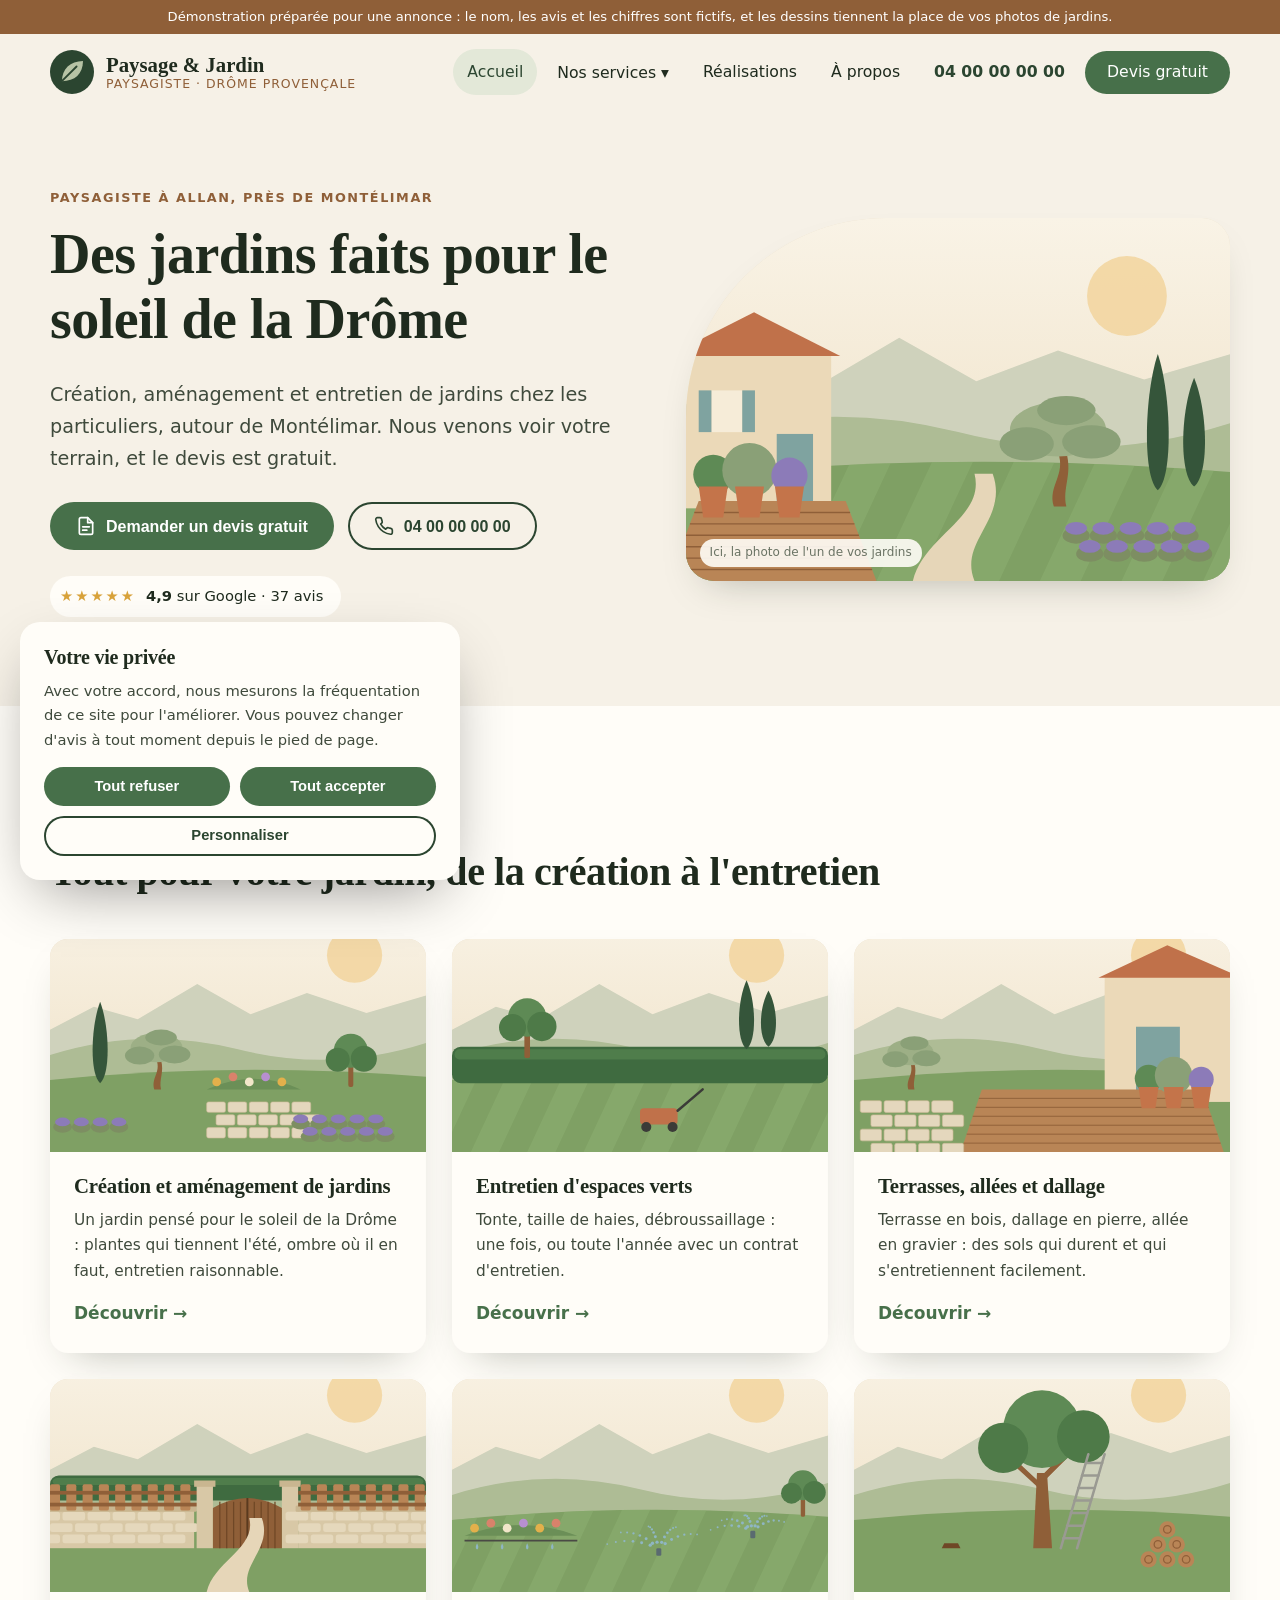
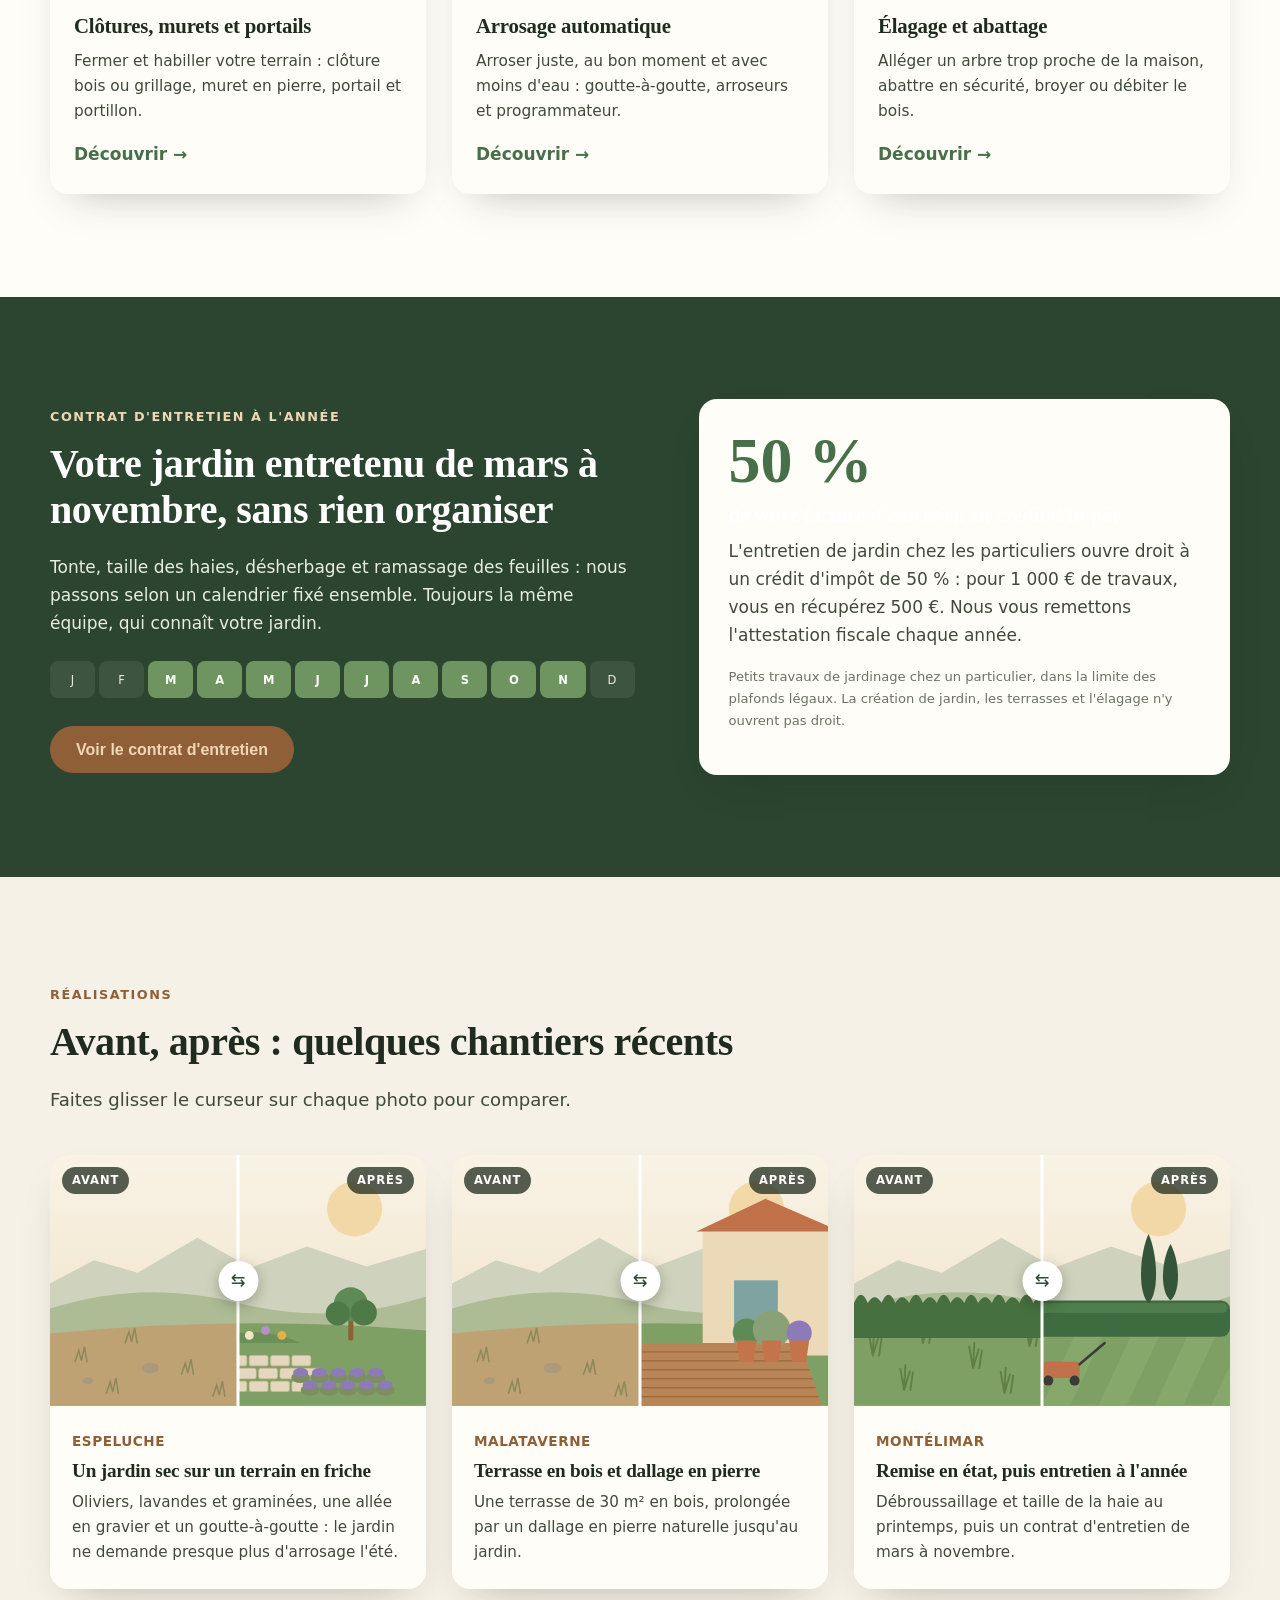
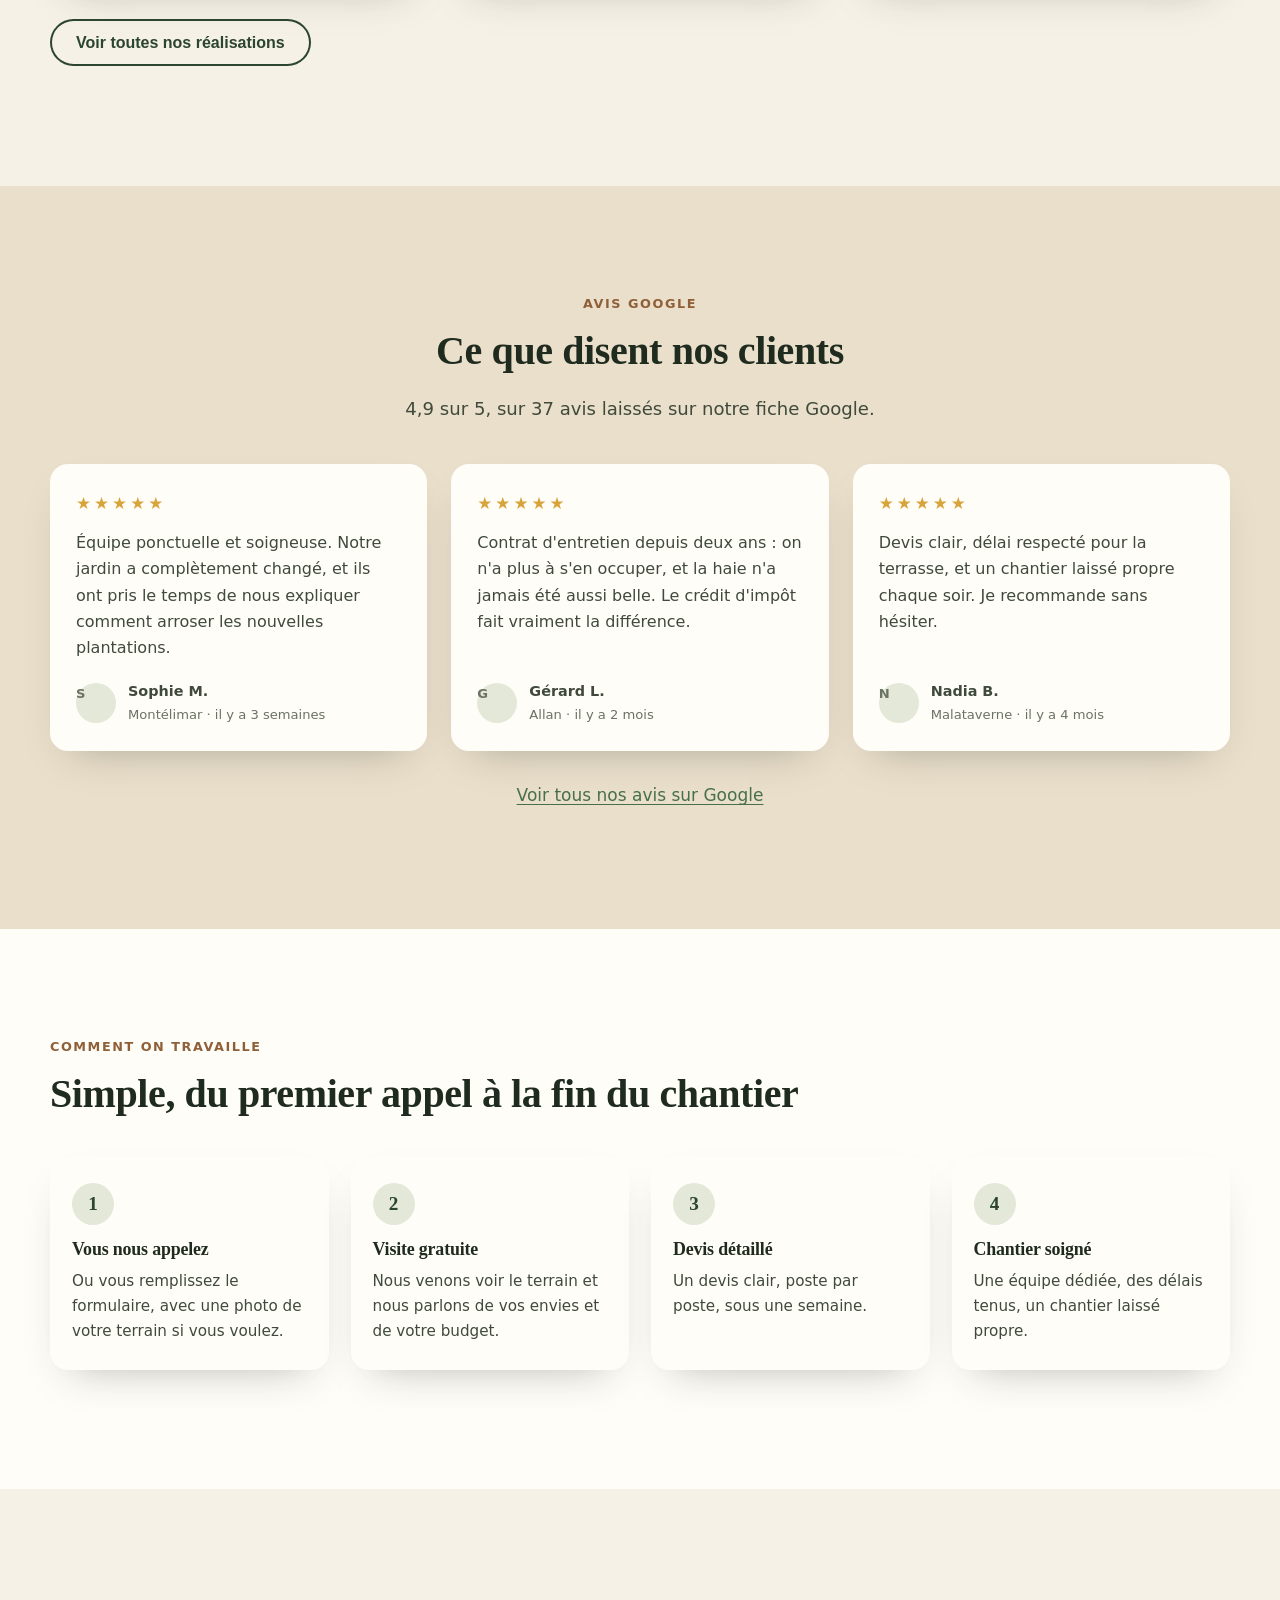
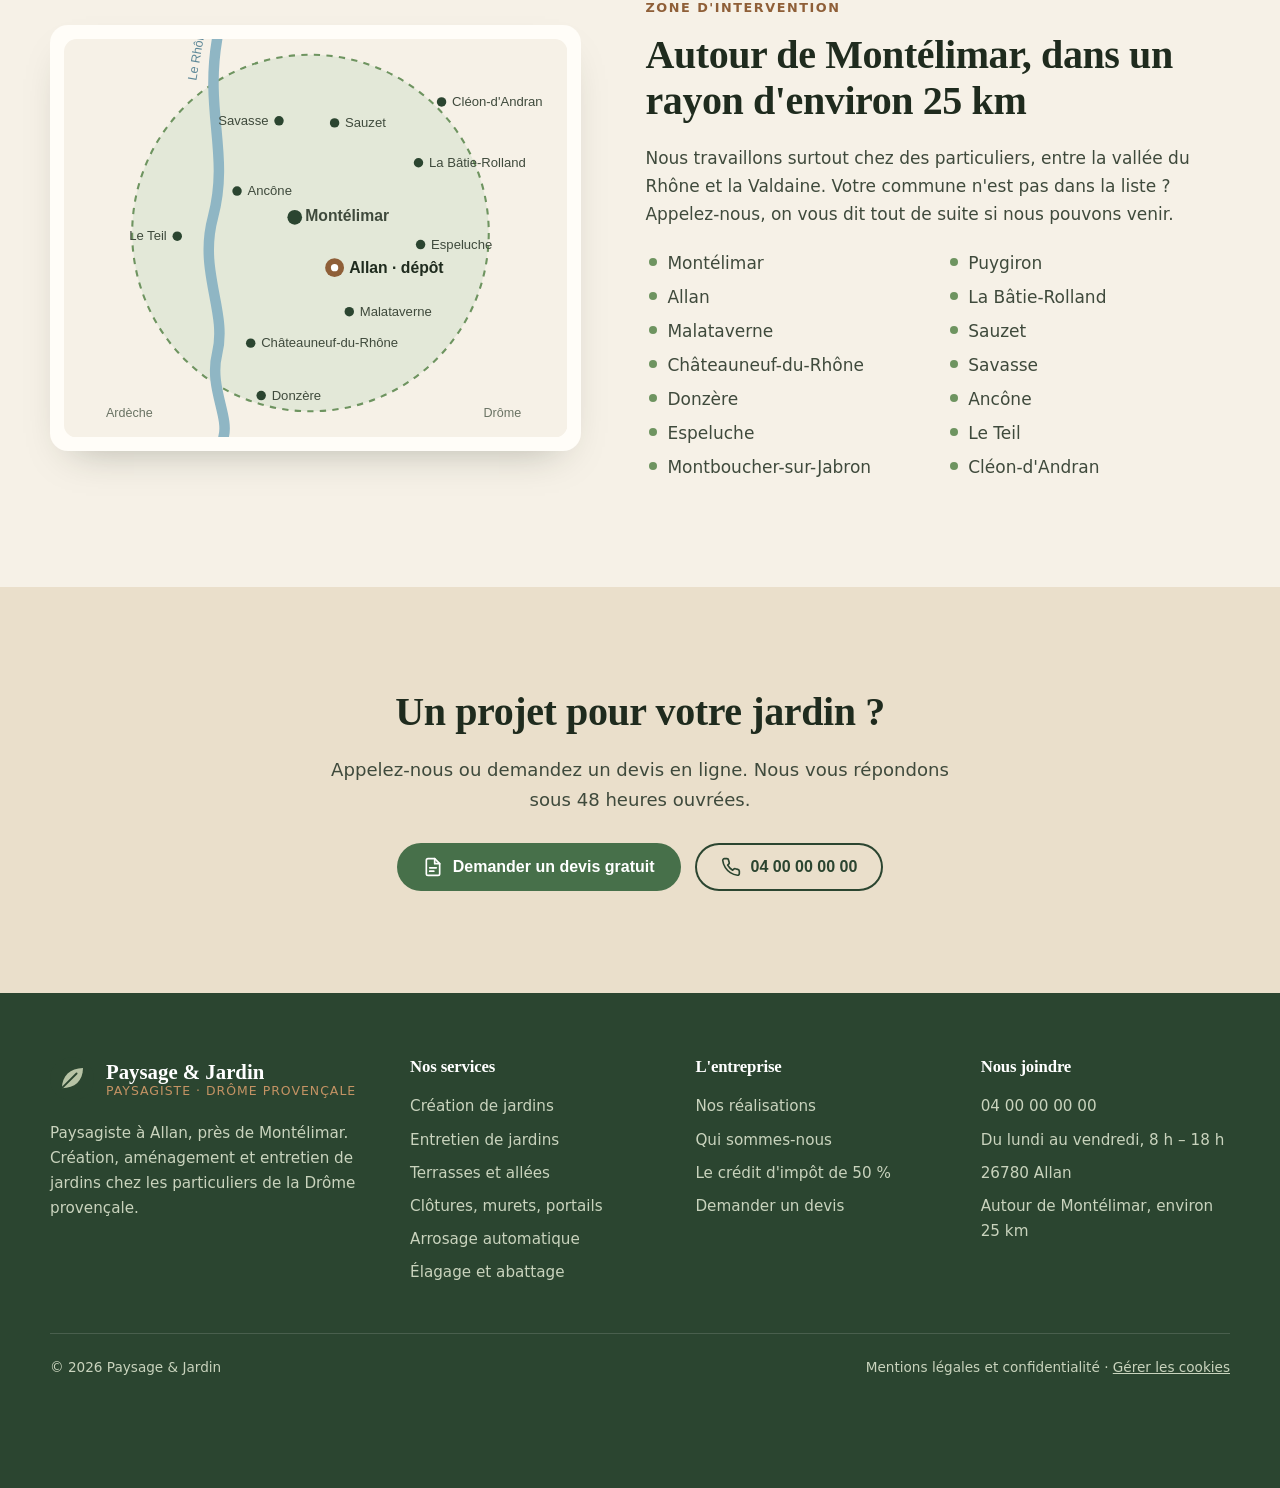
==== commit 68b0af75: "Bandeau neutre et page qui ne saute plus au chargement" ====
--- a/index.html
+++ b/index.html
@@ -18,7 +18,7 @@
   <script type="application/ld+json">{"@context":"https://schema.org","@type":"LocalBusiness","name":"Paysage & Jardin","description":"Paysagiste à Allan, près de Montélimar : création, aménagement et entretien de jardins.","telephone":"+33400000000","address":{"@type":"PostalAddress","addressLocality":"Allan","postalCode":"26780","addressRegion":"Drôme","addressCountry":"FR"},"areaServed":[{"@type":"City","name":"Montélimar"},{"@type":"City","name":"Allan"},{"@type":"City","name":"Malataverne"},{"@type":"City","name":"Châteauneuf-du-Rhône"},{"@type":"City","name":"Donzère"},{"@type":"City","name":"Espeluche"},{"@type":"City","name":"Montboucher-sur-Jabron"},{"@type":"City","name":"Puygiron"},{"@type":"City","name":"La Bâtie-Rolland"},{"@type":"City","name":"Sauzet"},{"@type":"City","name":"Savasse"},{"@type":"City","name":"Ancône"},{"@type":"City","name":"Le Teil"},{"@type":"City","name":"Cléon-d'Andran"}],"openingHours":"Mo-Fr 08:00-18:00","priceRange":"Devis gratuit"}</script>
 </head>
 <body>
-  <div class="bandeau-demo">Démonstration préparée pour votre annonce : le nom, les avis et les chiffres sont fictifs, et les dessins tiennent la place de vos photos de jardins.</div>
+  <div class="bandeau-demo">Démonstration préparée pour une annonce : le nom, les avis et les chiffres sont fictifs, et les dessins tiennent la place de vos photos de jardins.</div>
   <header class="entete">
     <div class="conteneur">
       <a class="marque" href="index.html" aria-label="Paysage &amp; Jardin, accueil"><svg viewBox="0 0 48 48" aria-hidden="true"><circle cx="24" cy="24" r="24" fill="#2B4530"/><path d="M13 34C13 21 22 12 36 12c0 14-9 22-23 22z" fill="#B7C3A5"/><path d="M13.5 33.5 29 18" stroke="#2B4530" stroke-width="2" stroke-linecap="round"/></svg><span class="marque-nom"><strong>Paysage &amp; Jardin</strong><span>Paysagiste · Drôme provençale</span></span></a>
@@ -120,7 +120,7 @@
           <span class="surtitre" style="color:#F0D7B4">Contrat d'entretien à l'année</span>
           <h2>Votre jardin entretenu de mars à novembre, sans rien organiser</h2>
           <p>Tonte, taille des haies, désherbage et ramassage des feuilles : nous passons selon un calendrier fixé ensemble. Toujours la même équipe, qui connaît votre jardin.</p>
-          <div class="calendrier" aria-label="Passages de mars à novembre"><span class="">J</span><span class="">F</span><span class="actif">M</span><span class="actif">A</span><span class="actif">M</span><span class="actif">J</span><span class="actif">J</span><span class="actif">A</span><span class="actif">S</span><span class="actif">O</span><span class="actif">N</span><span class="">D</span></div>
+          <div class="calendrier" role="img" aria-label="Passages de mars à novembre"><span class="">J</span><span class="">F</span><span class="actif">M</span><span class="actif">A</span><span class="actif">M</span><span class="actif">J</span><span class="actif">J</span><span class="actif">A</span><span class="actif">S</span><span class="actif">O</span><span class="actif">N</span><span class="">D</span></div>
           <div class="boutons"><a class="bouton bouton-bois" href="entretien-jardin.html">Voir le contrat d'entretien</a></div>
         </div>
         
@@ -212,9 +212,9 @@
         <h2>Ce que disent nos clients</h2>
         <p class="intro">4,9 sur 5, sur 37 avis laissés sur notre fiche Google.</p>
         <div class="grille-avis" style="text-align:left">
-          <figure class="avis" style="margin:0"><div class="etoiles" aria-label="5 étoiles sur 5">★★★★★</div><blockquote>Équipe ponctuelle et soigneuse. Notre jardin a complètement changé, et ils ont pris le temps de nous expliquer comment arroser les nouvelles plantations.</blockquote><figcaption class="auteur"><span class="initiale">S</span><div><strong>Sophie M.</strong><span>Montélimar · il y a 3 semaines</span></div></figcaption></figure>
-          <figure class="avis" style="margin:0"><div class="etoiles" aria-label="5 étoiles sur 5">★★★★★</div><blockquote>Contrat d'entretien depuis deux ans : on n'a plus à s'en occuper, et la haie n'a jamais été aussi belle. Le crédit d'impôt fait vraiment la différence.</blockquote><figcaption class="auteur"><span class="initiale">G</span><div><strong>Gérard L.</strong><span>Allan · il y a 2 mois</span></div></figcaption></figure>
-          <figure class="avis" style="margin:0"><div class="etoiles" aria-label="5 étoiles sur 5">★★★★★</div><blockquote>Devis clair, délai respecté pour la terrasse, et un chantier laissé propre chaque soir. Je recommande sans hésiter.</blockquote><figcaption class="auteur"><span class="initiale">N</span><div><strong>Nadia B.</strong><span>Malataverne · il y a 4 mois</span></div></figcaption></figure>
+          <figure class="avis" style="margin:0"><div class="etoiles" role="img" aria-label="5 étoiles sur 5">★★★★★</div><blockquote>Équipe ponctuelle et soigneuse. Notre jardin a complètement changé, et ils ont pris le temps de nous expliquer comment arroser les nouvelles plantations.</blockquote><figcaption class="auteur"><span class="initiale">S</span><div><strong>Sophie M.</strong><span>Montélimar · il y a 3 semaines</span></div></figcaption></figure>
+          <figure class="avis" style="margin:0"><div class="etoiles" role="img" aria-label="5 étoiles sur 5">★★★★★</div><blockquote>Contrat d'entretien depuis deux ans : on n'a plus à s'en occuper, et la haie n'a jamais été aussi belle. Le crédit d'impôt fait vraiment la différence.</blockquote><figcaption class="auteur"><span class="initiale">G</span><div><strong>Gérard L.</strong><span>Allan · il y a 2 mois</span></div></figcaption></figure>
+          <figure class="avis" style="margin:0"><div class="etoiles" role="img" aria-label="5 étoiles sur 5">★★★★★</div><blockquote>Devis clair, délai respecté pour la terrasse, et un chantier laissé propre chaque soir. Je recommande sans hésiter.</blockquote><figcaption class="auteur"><span class="initiale">N</span><div><strong>Nadia B.</strong><span>Malataverne · il y a 4 mois</span></div></figcaption></figure>
         </div>
         <p style="margin-top:30px"><a href="#" onclick="return false">Voir tous nos avis sur Google</a></p>
       </div>
--- a/assets/style.css
+++ b/assets/style.css
@@ -1,6 +1,6 @@
 /* Démo paysagiste : tons naturels (vert, beige, bois), photos mises en avant, appel et devis à portée de pouce */
-@font-face { font-family: "Fraunces"; src: url("fonts/fraunces.woff2") format("woff2"); font-weight: 400 700; font-display: swap; }
-@font-face { font-family: "Inter"; src: url("fonts/inter.woff2") format("woff2"); font-weight: 100 900; font-display: swap; }
+@font-face { font-family: "Fraunces"; src: url("fonts/fraunces.woff2") format("woff2"); font-weight: 400 700; font-display: optional; }
+@font-face { font-family: "Inter"; src: url("fonts/inter.woff2") format("woff2"); font-weight: 100 900; font-display: optional; }
 
 :root {
   --foret: #2B4530;
@@ -76,7 +76,10 @@
 .nav .bouton:hover { background: var(--foret); color: #fff; }
 .sous-menu { position: relative; }
 .sous-menu ul { display: none; position: absolute; top: calc(100% + 6px); left: 0; min-width: 270px; background: var(--blanc); border-radius: 16px; box-shadow: var(--ombre); padding: 10px; flex-direction: column; align-items: stretch; gap: 2px; }
-.sous-menu:hover ul, .sous-menu:focus-within ul, .sous-menu.ouvert ul { display: flex; }
+/* Pont invisible sur l'écart entre le bouton et le menu : la souris qui descend ne quitte pas le survol */
+.sous-menu ul::before { content: ""; position: absolute; left: 0; right: 0; top: -12px; height: 12px; }
+/* Ouvert au survol, au clic (classe « ouvert »), ou au clavier ; un clic de souris ne le bloque pas ouvert par le focus */
+.sous-menu:hover ul, .sous-menu:has(:focus-visible) ul, .sous-menu.ouvert ul { display: flex; }
 .sous-menu ul a { border-radius: 10px; }
 .bouton-menu { display: none; width: 48px; height: 48px; border: 0; background: var(--sauge-pale); border-radius: 12px; cursor: pointer; flex-direction: column; justify-content: center; align-items: center; gap: 5px; }
 .bouton-menu span { width: 22px; height: 2px; background: var(--foret); border-radius: 2px; }
@@ -223,7 +226,14 @@
 .depot svg { width: 36px; height: 36px; margin: 0 auto 8px; color: var(--vert); }
 .depot input { position: absolute; width: 1px; height: 1px; opacity: 0; }
 .apercus { display: flex; flex-wrap: wrap; gap: 10px; margin-top: 12px; }
-.apercus img { width: 84px; height: 84px; object-fit: cover; border-radius: 10px; }
+.apercu { position: relative; }
+.apercu img { width: 84px; height: 84px; object-fit: cover; border-radius: 10px; }
+.apercu button { position: absolute; top: -8px; right: -8px; width: 26px; height: 26px; border-radius: 50%; border: 2px solid var(--blanc); background: var(--foret); color: #fff; font-size: 1rem; line-height: 1; cursor: pointer; display: grid; place-items: center; padding: 0; }
+.combo { position: relative; }
+.suggestions { position: absolute; top: calc(100% + 6px); left: 0; right: 0; z-index: 20; list-style: none; margin: 0; padding: 6px; background: var(--blanc); border-radius: 14px; box-shadow: 0 18px 40px -12px rgba(31, 43, 30, .35), inset 0 0 0 1px var(--sable); max-height: 264px; overflow-y: auto; }
+.suggestions li { padding: 10px 14px; border-radius: 10px; cursor: pointer; color: var(--encre); }
+.suggestions li:hover, .suggestions li[aria-selected="true"] { background: var(--sauge-pale); color: var(--foret); }
+select { appearance: none; -webkit-appearance: none; padding-right: 42px; cursor: pointer; background: #fff url("data:image/svg+xml,%3Csvg xmlns='http://www.w3.org/2000/svg' viewBox='0 0 24 24' fill='none' stroke='%2347704A' stroke-width='2.5' stroke-linecap='round' stroke-linejoin='round'%3E%3Cpath d='M6 9l6 6 6-6'/%3E%3C/svg%3E") right 14px center / 18px no-repeat; }
 .accord { display: flex; gap: 12px; align-items: flex-start; font-size: .9rem; font-weight: 400; }
 .accord input { width: 20px; height: 20px; margin-top: 3px; accent-color: var(--vert); flex: none; }
 .pot-de-miel { position: absolute; left: -9999px; }
@@ -292,3 +302,13 @@
   .boutons .bouton { flex: 1 1 100%; justify-content: center; }
 }
 @media (prefers-reduced-motion: reduce) { * { transition: none !important; scroll-behavior: auto !important; } }
+
+/* Menu sur une ligne entre le téléphone et l'ordinateur, plus serré et sans le numéro, repris ailleurs dans la page (06/11) */
+@media (min-width: 901px) and (max-width: 1180px) {
+  .entete:not(.entete-rideau) > .conteneur { gap: 14px; }
+  .entete:not(.entete-rideau) .marque-nom :is(strong, span) { white-space: nowrap; }
+  .entete:not(.entete-rideau) .nav :is(a, .ouvrir-sous-menu) { white-space: nowrap; }
+  .entete:not(.entete-rideau) .nav li > :is(a:not(.bouton), .ouvrir-sous-menu) { padding-inline: 8px; margin-inline: 0; font-size: .93rem; }
+  .entete:not(.entete-rideau) .nav .bouton, .entete:not(.entete-rideau) .nav .bouton:hover { padding: 10px 14px; font-size: .93rem; }
+  .entete:not(.entete-rideau, .entete-deux-etages) .nav a[href^="tel:"]:not(.bouton) { display: none; }
+}
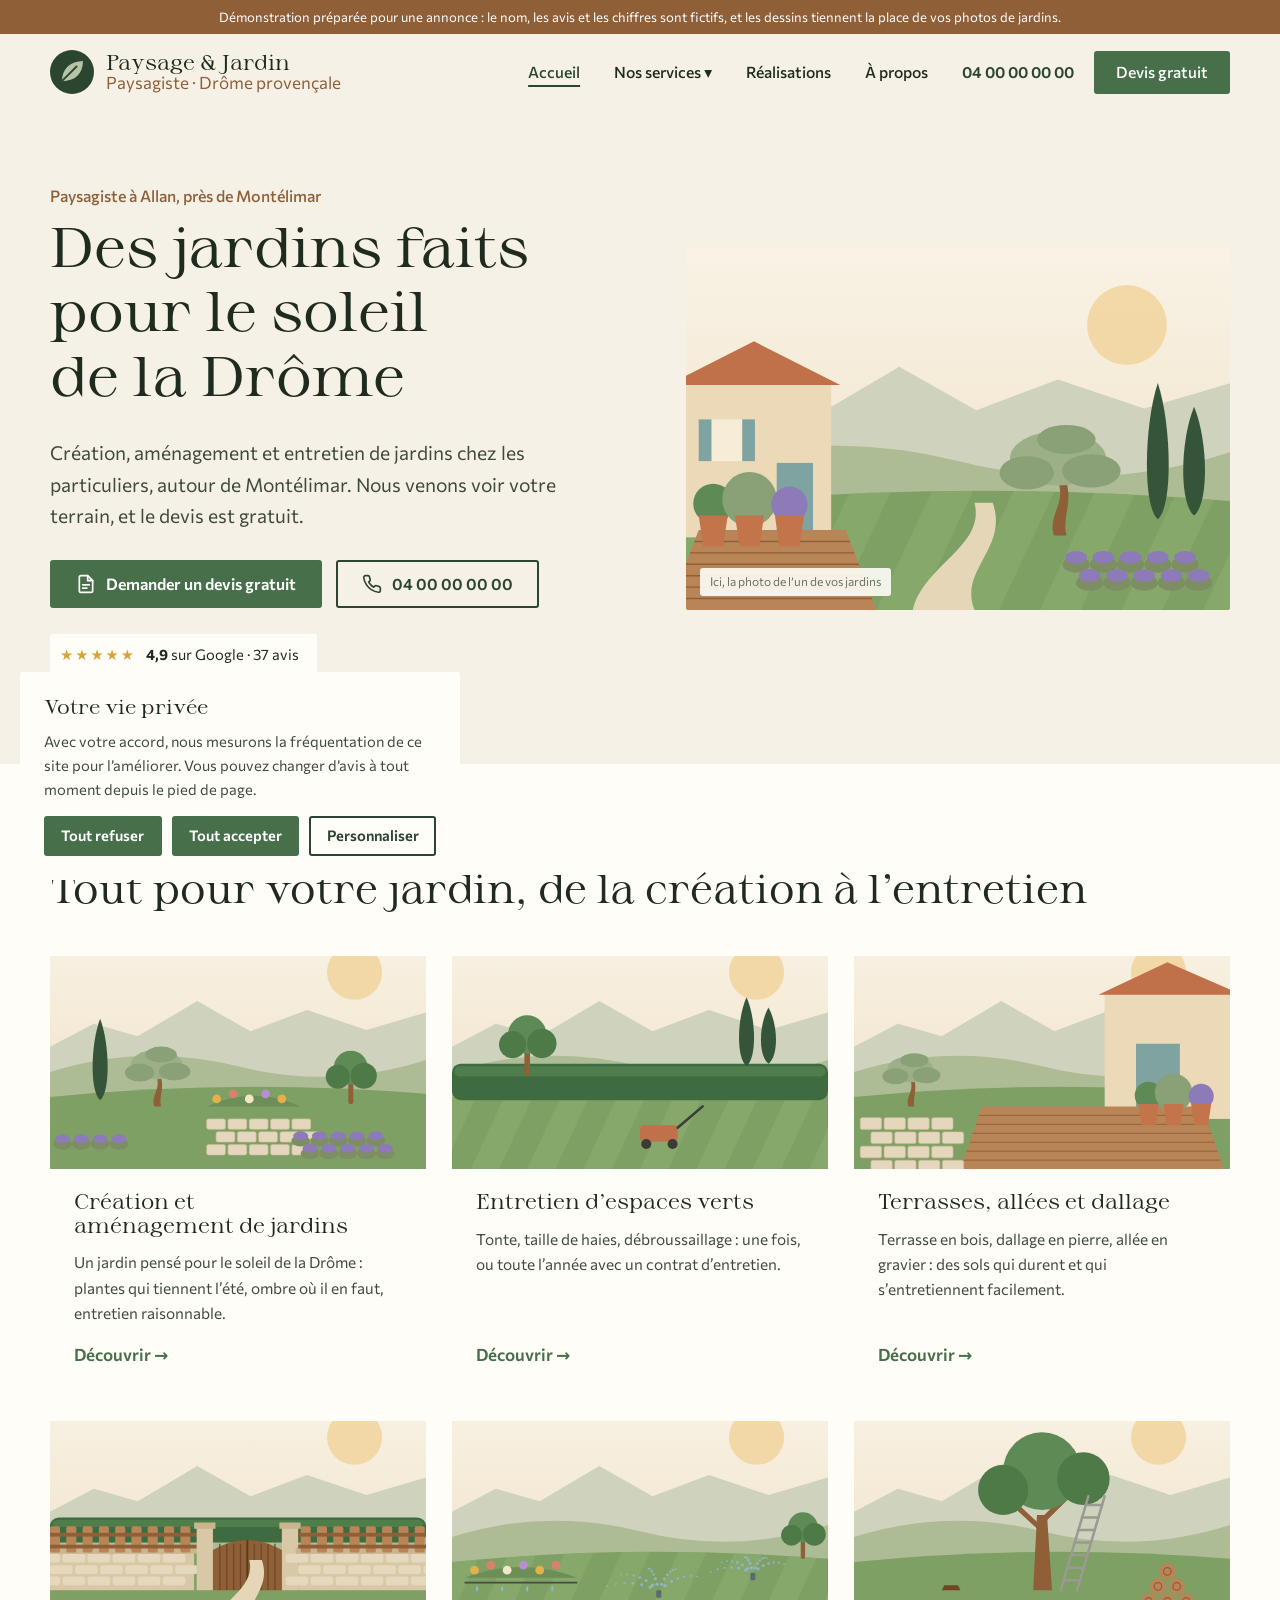
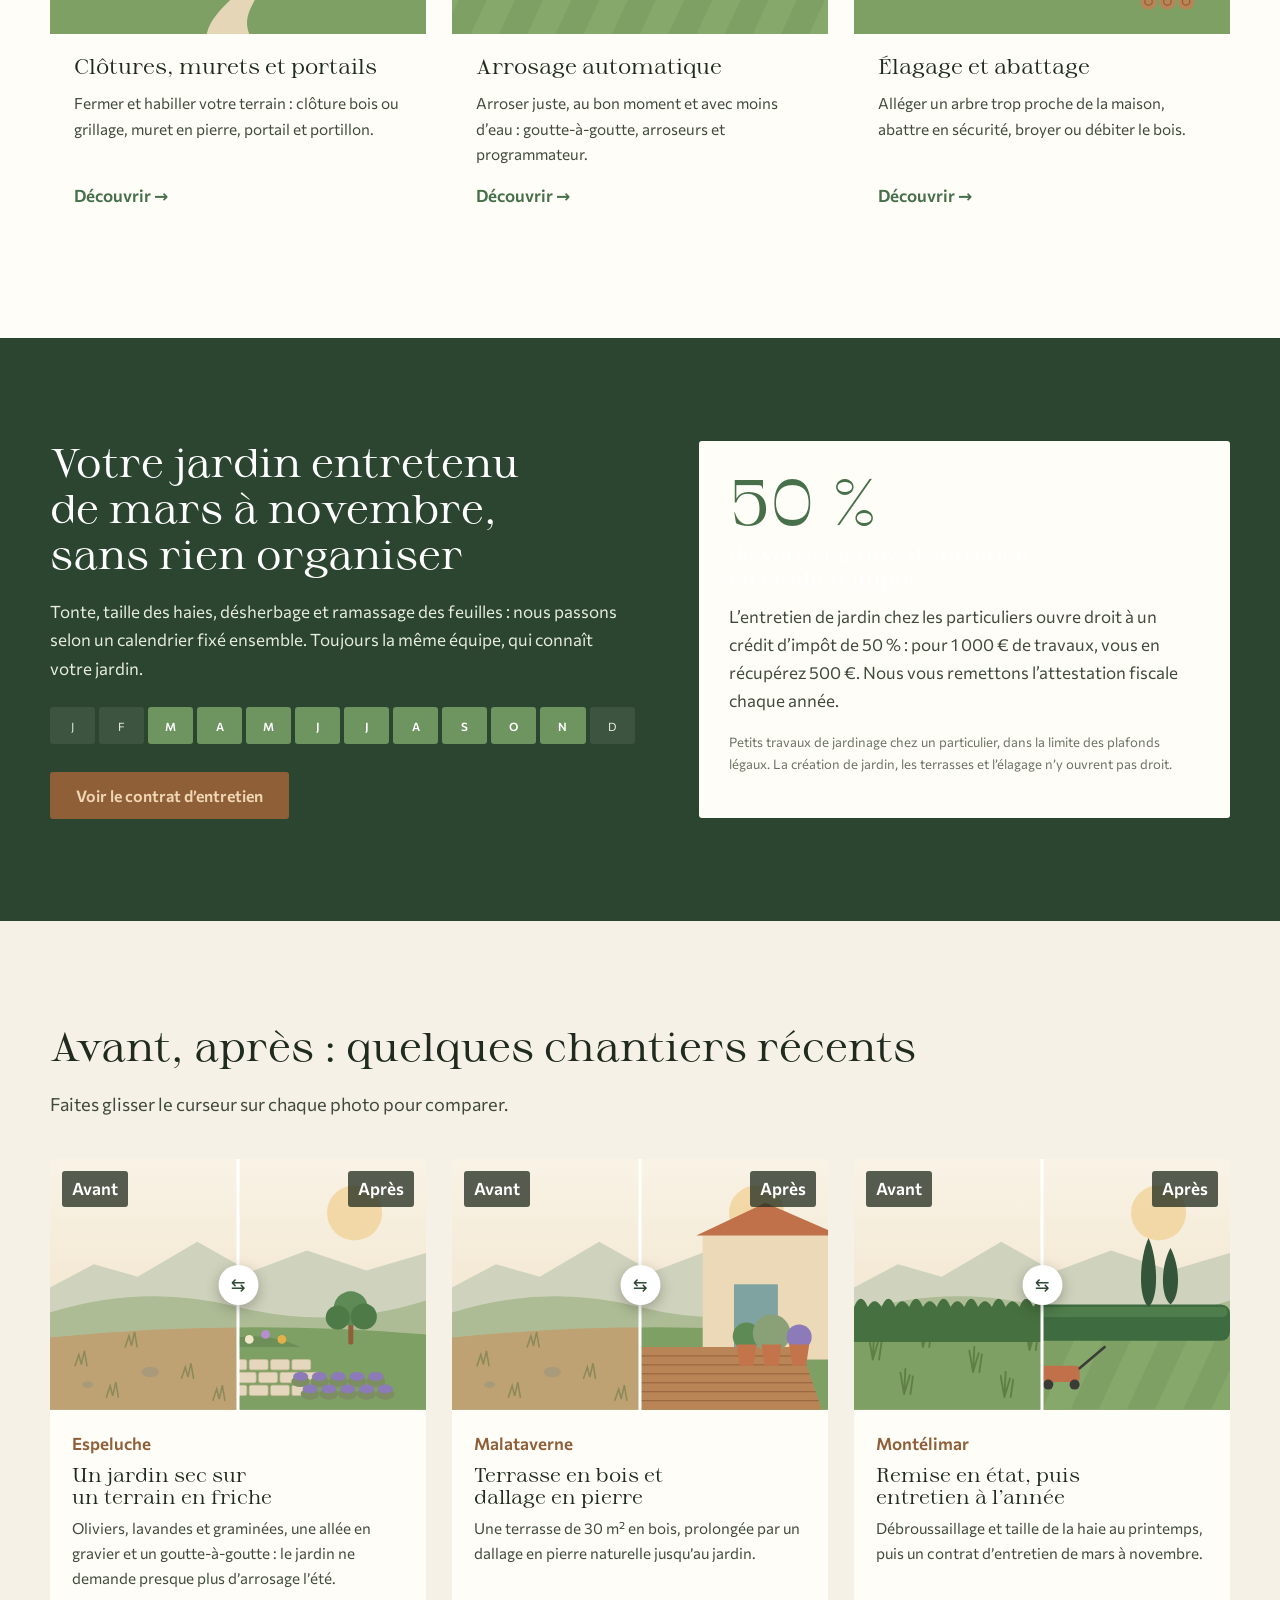
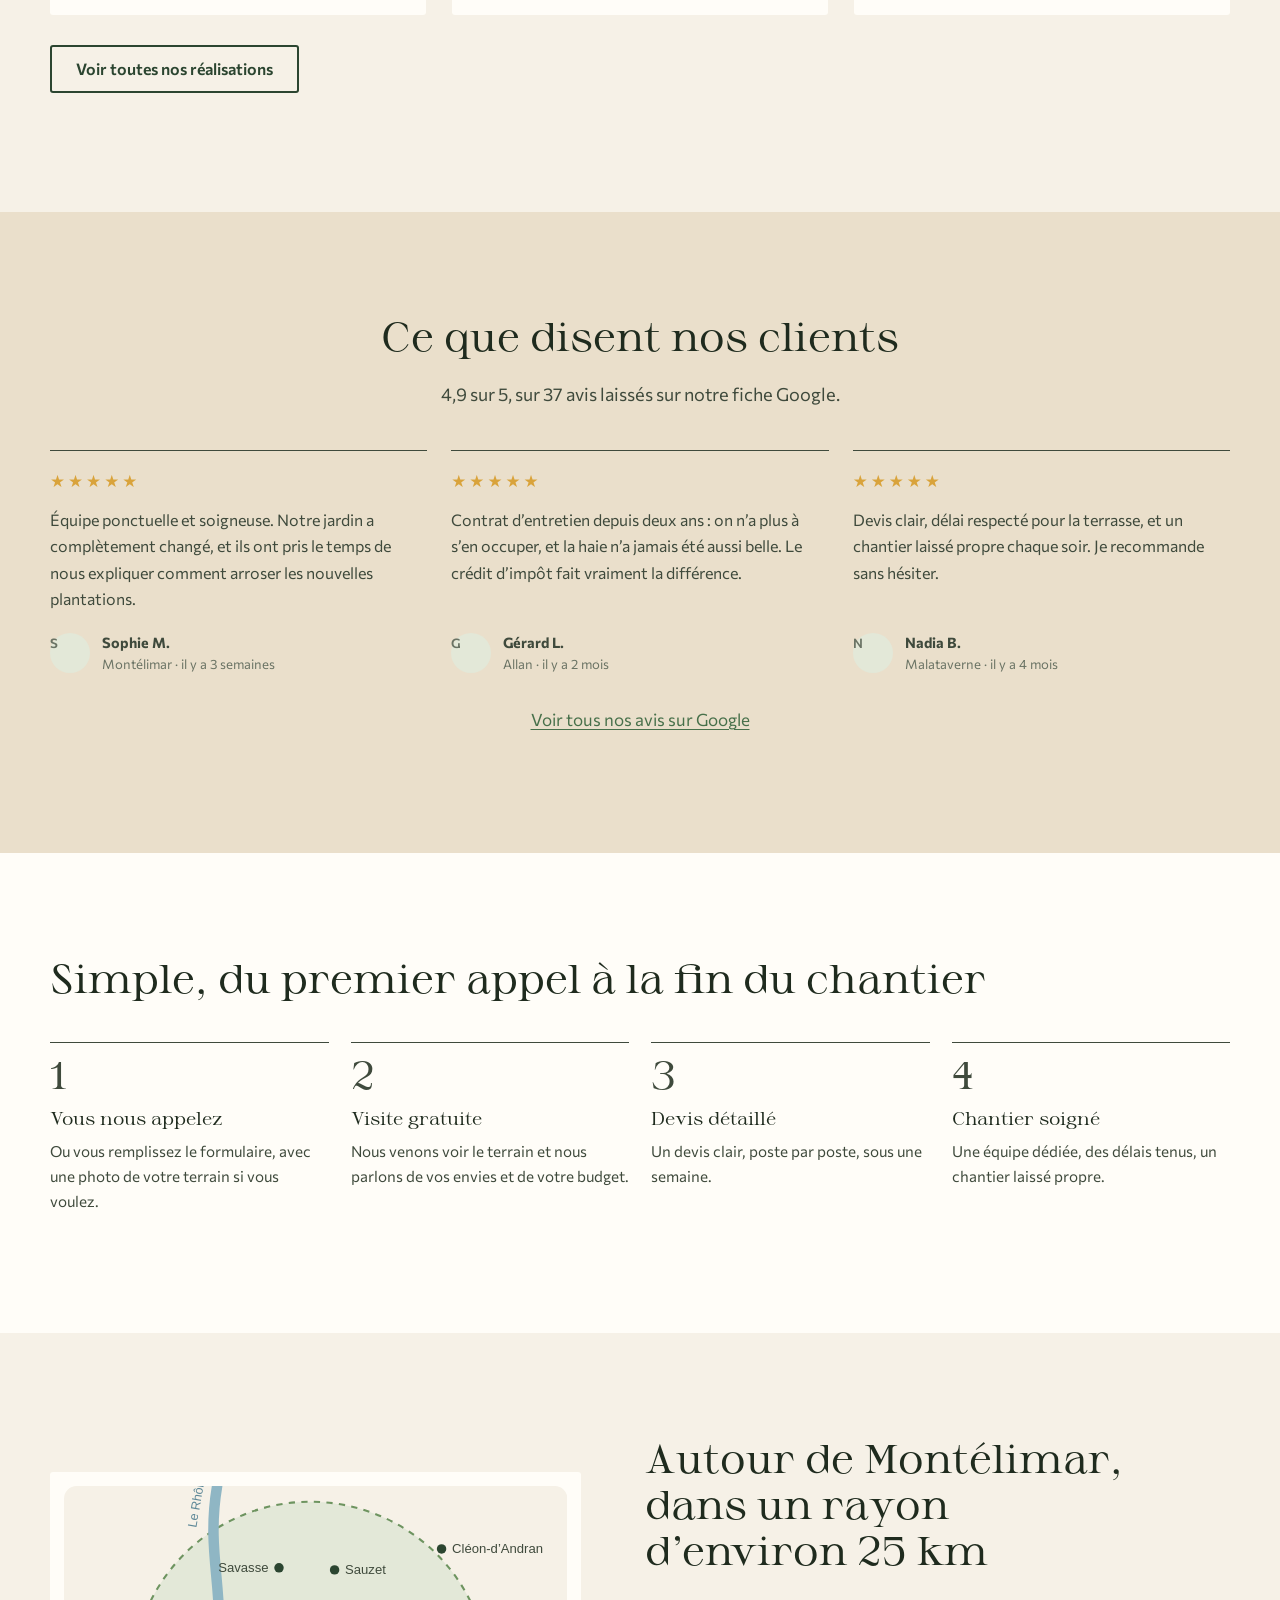
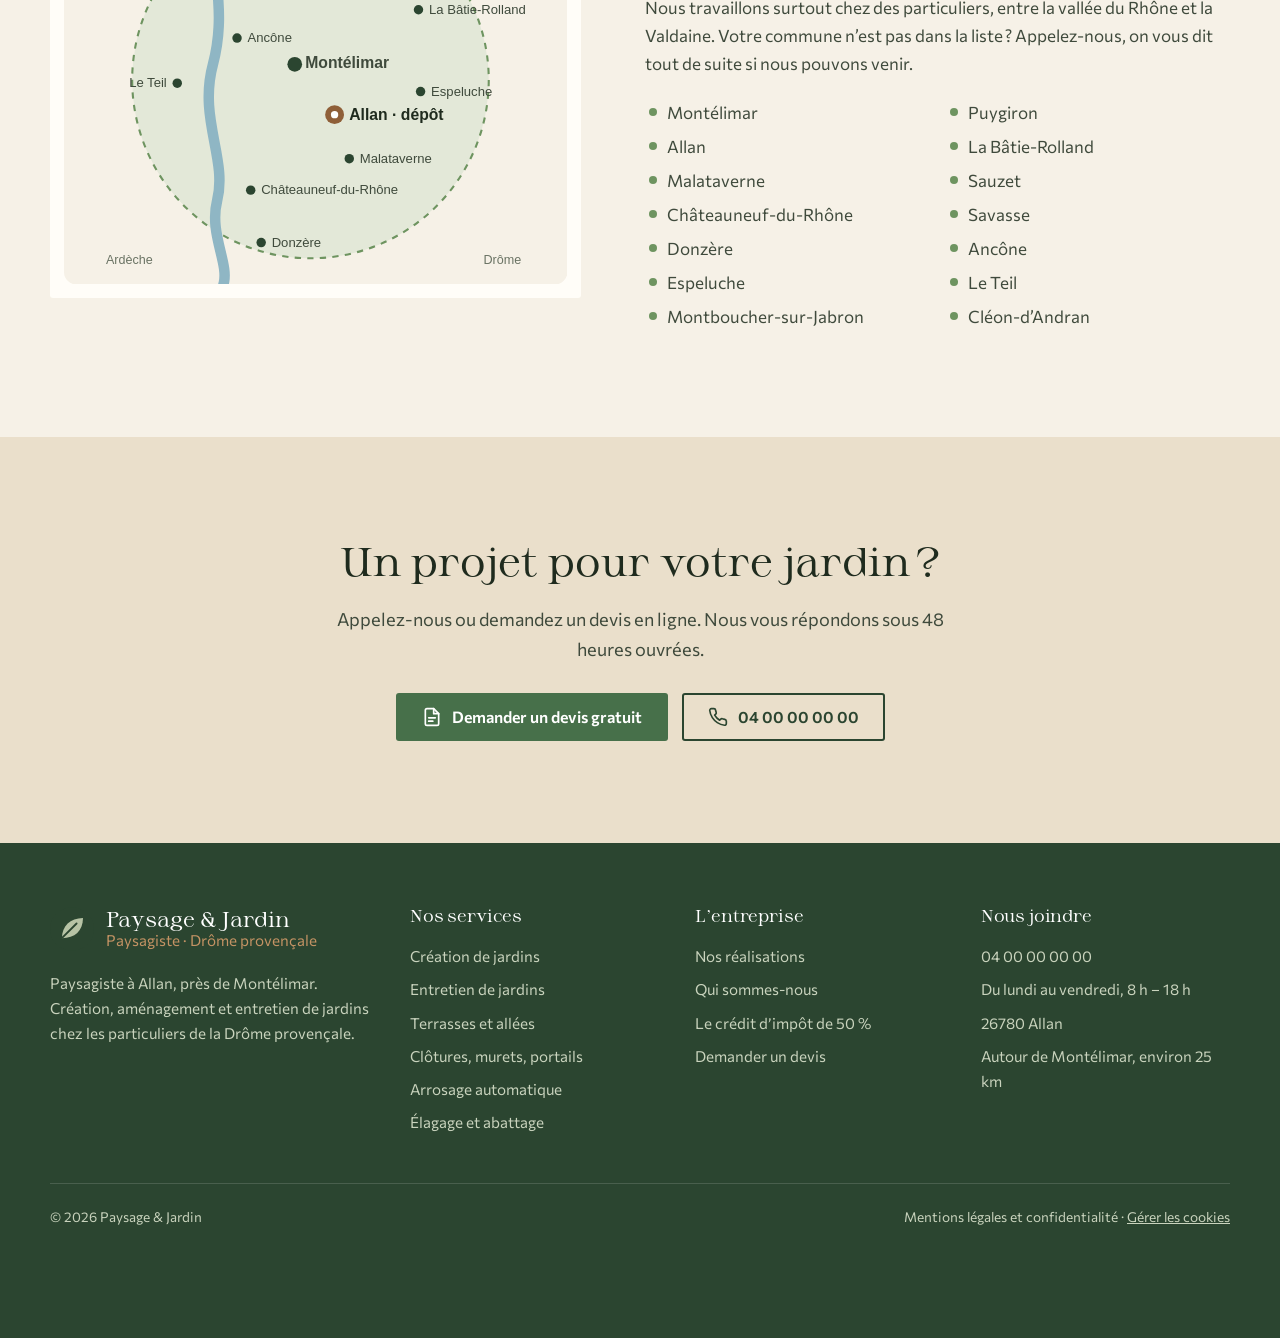
==== commit 6eda65cf: "Reprise : polices, typographie, filets" ====
--- a/index.html
+++ b/index.html
@@ -13,12 +13,16 @@
   <meta property="og:description" content="Paysagiste à Allan, près de Montélimar : création de jardins, entretien à l'année, terrasses, clôtures, arrosage automatique et élagage. Devis gratuit.">
   <meta name="theme-color" content="#2B4530">
   <link rel="icon" href="data:image/svg+xml,%3Csvg%20xmlns%3D%22http%3A%2F%2Fwww.w3.org%2F2000%2Fsvg%22%20viewBox%3D%220%200%2048%2048%22%20aria-hidden%3D%22true%22%3E%3Ccircle%20cx%3D%2224%22%20cy%3D%2224%22%20r%3D%2224%22%20fill%3D%22%232B4530%22%2F%3E%3Cpath%20d%3D%22M13%2034C13%2021%2022%2012%2036%2012c0%2014-9%2022-23%2022z%22%20fill%3D%22%23B7C3A5%22%2F%3E%3Cpath%20d%3D%22M13.5%2033.5%2029%2018%22%20stroke%3D%22%232B4530%22%20stroke-width%3D%222%22%20stroke-linecap%3D%22round%22%2F%3E%3C%2Fsvg%3E">
-  <link rel="preload" href="assets/fonts/fraunces.woff2" as="font" type="font/woff2" crossorigin>
+
+  <link rel="preload" href="assets/fonts/sprat.woff2" as="font" type="font/woff2" crossorigin>
+  <link rel="preload" href="assets/fonts/commissioner.woff2" as="font" type="font/woff2" crossorigin>
   <link rel="stylesheet" href="assets/style.css">
-  <script type="application/ld+json">{"@context":"https://schema.org","@type":"LocalBusiness","name":"Paysage & Jardin","description":"Paysagiste à Allan, près de Montélimar : création, aménagement et entretien de jardins.","telephone":"+33400000000","address":{"@type":"PostalAddress","addressLocality":"Allan","postalCode":"26780","addressRegion":"Drôme","addressCountry":"FR"},"areaServed":[{"@type":"City","name":"Montélimar"},{"@type":"City","name":"Allan"},{"@type":"City","name":"Malataverne"},{"@type":"City","name":"Châteauneuf-du-Rhône"},{"@type":"City","name":"Donzère"},{"@type":"City","name":"Espeluche"},{"@type":"City","name":"Montboucher-sur-Jabron"},{"@type":"City","name":"Puygiron"},{"@type":"City","name":"La Bâtie-Rolland"},{"@type":"City","name":"Sauzet"},{"@type":"City","name":"Savasse"},{"@type":"City","name":"Ancône"},{"@type":"City","name":"Le Teil"},{"@type":"City","name":"Cléon-d'Andran"}],"openingHours":"Mo-Fr 08:00-18:00","priceRange":"Devis gratuit"}</script>
+  <link rel="stylesheet" href="assets/reprise.css">
+
+  <script type="application/ld+json">{"@context":"https://schema.org","@type":"LocalBusiness","name":"Paysage & Jardin","description":"Paysagiste à Allan, près de Montélimar : création, aménagement et entretien de jardins.","telephone":"+33400000000","address":{"@type":"PostalAddress","addressLocality":"Allan","postalCode":"26780","addressRegion":"Drôme","addressCountry":"FR"},"areaServed":[{"@type":"City","name":"Montélimar"},{"@type":"City","name":"Allan"},{"@type":"City","name":"Malataverne"},{"@type":"City","name":"Châteauneuf-du-Rhône"},{"@type":"City","name":"Donzère"},{"@type":"City","name":"Espeluche"},{"@type":"City","name":"Montboucher-sur-Jabron"},{"@type":"City","name":"Puygiron"},{"@type":"City","name":"La Bâtie-Rolland"},{"@type":"City","name":"Sauzet"},{"@type":"City","name":"Savasse"},{"@type":"City","name":"Ancône"},{"@type":"City","name":"Le Teil"},{"@type":"City","name":"Cléon-d’Andran"}],"openingHours":"Mo-Fr 08:00-18:00","priceRange":"Devis gratuit"}</script>
 </head>
 <body>
-  <div class="bandeau-demo">Démonstration préparée pour une annonce : le nom, les avis et les chiffres sont fictifs, et les dessins tiennent la place de vos photos de jardins.</div>
+  <div class="bandeau-demo">Démonstration préparée pour une annonce : le nom, les avis et les chiffres sont fictifs, et les dessins tiennent la place de vos photos de jardins.</div>
   <header class="entete">
     <div class="conteneur">
       <a class="marque" href="index.html" aria-label="Paysage &amp; Jardin, accueil"><svg viewBox="0 0 48 48" aria-hidden="true"><circle cx="24" cy="24" r="24" fill="#2B4530"/><path d="M13 34C13 21 22 12 36 12c0 14-9 22-23 22z" fill="#B7C3A5"/><path d="M13.5 33.5 29 18" stroke="#2B4530" stroke-width="2" stroke-linecap="round"/></svg><span class="marque-nom"><strong>Paysage &amp; Jardin</strong><span>Paysagiste · Drôme provençale</span></span></a>
@@ -29,7 +33,7 @@
           <li class="sous-menu"><button class="ouvrir-sous-menu" aria-expanded="false">Nos services ▾</button>
             <ul>
               <li><a href="creation-jardin.html">Création et aménagement de jardins</a></li>
-              <li><a href="entretien-jardin.html">Entretien d'espaces verts</a></li>
+              <li><a href="entretien-jardin.html">Entretien d’espaces verts</a></li>
               <li><a href="terrasses-allees.html">Terrasses, allées et dallage</a></li>
               <li><a href="clotures-murets-portails.html">Clôtures, murets et portails</a></li>
               <li><a href="arrosage-automatique.html">Arrosage automatique</a></li>
@@ -61,13 +65,13 @@
   <rect width="600" height="400" fill="url(#ciel25)"/><circle cx="486" cy="86" r="44" fill="#F3D59E" opacity=".85"/>
   <path d="M0 205 L70 168 L140 188 L235 132 L320 180 L410 146 L505 178 L600 150 V400 H0Z" fill="#CFD2BC"/>
   <path d="M0 245 Q150 198 300 236 T600 226 V400 H0Z" fill="#AEBC95"/>
-  <path d="M0 285 Q300 255 600 280 V400 H0Z" fill="#7FA064"/><g clip-path="url(#sol25)" fill="#8DB072" opacity=".55"><path d="M-60 400 L10 250 L55 250 L-15 400Z"/><path d="M30 400 L100 250 L145 250 L75 400Z"/><path d="M120 400 L190 250 L235 250 L165 400Z"/><path d="M210 400 L280 250 L325 250 L255 400Z"/><path d="M300 400 L370 250 L415 250 L345 400Z"/><path d="M390 400 L460 250 L505 250 L435 400Z"/><path d="M480 400 L550 250 L595 250 L525 400Z"/><path d="M570 400 L640 250 L685 250 L615 400Z"/></g><rect x="-10" y="150" width="170" height="170" fill="#EBD9B8"/><path d="M-20 152 L75 104 L170 152Z" fill="#C0714A"/><rect x="28" y="190" width="34" height="46" fill="#F6ECD8"/><rect x="14" y="190" width="14" height="46" fill="#7FA3A0"/><rect x="62" y="190" width="14" height="46" fill="#7FA3A0"/><rect x="100" y="238" width="40" height="82" fill="#7FA3A0"/><path d="M520 150 C535 195 537 286 520 300 C503 286 505 195 520 150Z" fill="#35553A"/><path d="M560 176 C575 212 577 282 560 296 C543 282 545 212 560 176Z" fill="#35553A"/><path d="M250 400 C262 350 330 330 318 282 L338 282 C356 332 300 356 318 400Z" fill="#E6D6B8"/><path d="M405.4 318 C398.5 295 419.2 283.5 410 258.2 L419.2 258.2 C426.1 283.5 414.6 297.3 419.2 318Z" fill="#8F5F38"/><ellipse cx="410" cy="232.9" rx="52.9" ry="29.9" fill="#9DAF86"/><ellipse cx="375.5" cy="249" rx="29.9" ry="18.4" fill="#8AA077"/><ellipse cx="446.8" cy="246.7" rx="32.199999999999996" ry="18.4" fill="#8AA077"/><ellipse cx="419.2" cy="212.2" rx="32.199999999999996" ry="16.099999999999998" fill="#8AA077"/><path d="M-20 400 L210 400 L176 312 L14 312Z" fill="#B98556"/><path d="M9.142857142857146 324.57142857142856 L180.85714285714286 324.57142857142856" stroke="#8F5F38" stroke-width="1.5"/><path d="M4.285714285714285 337.14285714285717 L185.71428571428572 337.14285714285717" stroke="#8F5F38" stroke-width="1.5"/><path d="M-0.571428571428573 349.7142857142857 L190.57142857142858 349.7142857142857" stroke="#8F5F38" stroke-width="1.5"/><path d="M-5.428571428571427 362.2857142857143 L195.42857142857142 362.2857142857143" stroke="#8F5F38" stroke-width="1.5"/><path d="M-10.285714285714286 374.8571428571429 L200.28571428571428 374.8571428571429" stroke="#8F5F38" stroke-width="1.5"/><path d="M-15.142857142857142 387.42857142857144 L205.14285714285714 387.42857142857144" stroke="#8F5F38" stroke-width="1.5"/><circle cx="30" cy="282.8" r="22" fill="#5E8A55"/><path d="M14 296 L46 296 L41 330 L19 330Z" fill="#C4744A"/><circle cx="70" cy="278" r="30" fill="#8AA077"/><path d="M54 296 L86 296 L81 330 L59 330Z" fill="#C4744A"/><circle cx="114" cy="284" r="20" fill="#8C7BB8"/><path d="M98 296 L130 296 L125 330 L103 330Z" fill="#C4744A"/><ellipse cx="430" cy="350" rx="15" ry="9" fill="#7D8E62"/><ellipse cx="430" cy="342" rx="12" ry="7" fill="#8C7BB8"/><ellipse cx="460" cy="350" rx="15" ry="9" fill="#7D8E62"/><ellipse cx="460" cy="342" rx="12" ry="7" fill="#8C7BB8"/><ellipse cx="490" cy="350" rx="15" ry="9" fill="#7D8E62"/><ellipse cx="490" cy="342" rx="12" ry="7" fill="#8C7BB8"/><ellipse cx="520" cy="350" rx="15" ry="9" fill="#7D8E62"/><ellipse cx="520" cy="342" rx="12" ry="7" fill="#8C7BB8"/><ellipse cx="550" cy="350" rx="15" ry="9" fill="#7D8E62"/><ellipse cx="550" cy="342" rx="12" ry="7" fill="#8C7BB8"/><ellipse cx="445" cy="370" rx="15" ry="9" fill="#7D8E62"/><ellipse cx="445" cy="362" rx="12" ry="7" fill="#8C7BB8"/><ellipse cx="475" cy="370" rx="15" ry="9" fill="#7D8E62"/><ellipse cx="475" cy="362" rx="12" ry="7" fill="#8C7BB8"/><ellipse cx="505" cy="370" rx="15" ry="9" fill="#7D8E62"/><ellipse cx="505" cy="362" rx="12" ry="7" fill="#8C7BB8"/><ellipse cx="535" cy="370" rx="15" ry="9" fill="#7D8E62"/><ellipse cx="535" cy="362" rx="12" ry="7" fill="#8C7BB8"/><ellipse cx="565" cy="370" rx="15" ry="9" fill="#7D8E62"/><ellipse cx="565" cy="362" rx="12" ry="7" fill="#8C7BB8"/></svg><span class="legende-photo">Ici, la photo de l'un de vos jardins</span></div>
+  <path d="M0 285 Q300 255 600 280 V400 H0Z" fill="#7FA064"/><g clip-path="url(#sol25)" fill="#8DB072" opacity=".55"><path d="M-60 400 L10 250 L55 250 L-15 400Z"/><path d="M30 400 L100 250 L145 250 L75 400Z"/><path d="M120 400 L190 250 L235 250 L165 400Z"/><path d="M210 400 L280 250 L325 250 L255 400Z"/><path d="M300 400 L370 250 L415 250 L345 400Z"/><path d="M390 400 L460 250 L505 250 L435 400Z"/><path d="M480 400 L550 250 L595 250 L525 400Z"/><path d="M570 400 L640 250 L685 250 L615 400Z"/></g><rect x="-10" y="150" width="170" height="170" fill="#EBD9B8"/><path d="M-20 152 L75 104 L170 152Z" fill="#C0714A"/><rect x="28" y="190" width="34" height="46" fill="#F6ECD8"/><rect x="14" y="190" width="14" height="46" fill="#7FA3A0"/><rect x="62" y="190" width="14" height="46" fill="#7FA3A0"/><rect x="100" y="238" width="40" height="82" fill="#7FA3A0"/><path d="M520 150 C535 195 537 286 520 300 C503 286 505 195 520 150Z" fill="#35553A"/><path d="M560 176 C575 212 577 282 560 296 C543 282 545 212 560 176Z" fill="#35553A"/><path d="M250 400 C262 350 330 330 318 282 L338 282 C356 332 300 356 318 400Z" fill="#E6D6B8"/><path d="M405.4 318 C398.5 295 419.2 283.5 410 258.2 L419.2 258.2 C426.1 283.5 414.6 297.3 419.2 318Z" fill="#8F5F38"/><ellipse cx="410" cy="232.9" rx="52.9" ry="29.9" fill="#9DAF86"/><ellipse cx="375.5" cy="249" rx="29.9" ry="18.4" fill="#8AA077"/><ellipse cx="446.8" cy="246.7" rx="32.199999999999996" ry="18.4" fill="#8AA077"/><ellipse cx="419.2" cy="212.2" rx="32.199999999999996" ry="16.099999999999998" fill="#8AA077"/><path d="M-20 400 L210 400 L176 312 L14 312Z" fill="#B98556"/><path d="M9.142857142857146 324.57142857142856 L180.85714285714286 324.57142857142856" stroke="#8F5F38" stroke-width="1.5"/><path d="M4.285714285714285 337.14285714285717 L185.71428571428572 337.14285714285717" stroke="#8F5F38" stroke-width="1.5"/><path d="M-0.571428571428573 349.7142857142857 L190.57142857142858 349.7142857142857" stroke="#8F5F38" stroke-width="1.5"/><path d="M-5.428571428571427 362.2857142857143 L195.42857142857142 362.2857142857143" stroke="#8F5F38" stroke-width="1.5"/><path d="M-10.285714285714286 374.8571428571429 L200.28571428571428 374.8571428571429" stroke="#8F5F38" stroke-width="1.5"/><path d="M-15.142857142857142 387.42857142857144 L205.14285714285714 387.42857142857144" stroke="#8F5F38" stroke-width="1.5"/><circle cx="30" cy="282.8" r="22" fill="#5E8A55"/><path d="M14 296 L46 296 L41 330 L19 330Z" fill="#C4744A"/><circle cx="70" cy="278" r="30" fill="#8AA077"/><path d="M54 296 L86 296 L81 330 L59 330Z" fill="#C4744A"/><circle cx="114" cy="284" r="20" fill="#8C7BB8"/><path d="M98 296 L130 296 L125 330 L103 330Z" fill="#C4744A"/><ellipse cx="430" cy="350" rx="15" ry="9" fill="#7D8E62"/><ellipse cx="430" cy="342" rx="12" ry="7" fill="#8C7BB8"/><ellipse cx="460" cy="350" rx="15" ry="9" fill="#7D8E62"/><ellipse cx="460" cy="342" rx="12" ry="7" fill="#8C7BB8"/><ellipse cx="490" cy="350" rx="15" ry="9" fill="#7D8E62"/><ellipse cx="490" cy="342" rx="12" ry="7" fill="#8C7BB8"/><ellipse cx="520" cy="350" rx="15" ry="9" fill="#7D8E62"/><ellipse cx="520" cy="342" rx="12" ry="7" fill="#8C7BB8"/><ellipse cx="550" cy="350" rx="15" ry="9" fill="#7D8E62"/><ellipse cx="550" cy="342" rx="12" ry="7" fill="#8C7BB8"/><ellipse cx="445" cy="370" rx="15" ry="9" fill="#7D8E62"/><ellipse cx="445" cy="362" rx="12" ry="7" fill="#8C7BB8"/><ellipse cx="475" cy="370" rx="15" ry="9" fill="#7D8E62"/><ellipse cx="475" cy="362" rx="12" ry="7" fill="#8C7BB8"/><ellipse cx="505" cy="370" rx="15" ry="9" fill="#7D8E62"/><ellipse cx="505" cy="362" rx="12" ry="7" fill="#8C7BB8"/><ellipse cx="535" cy="370" rx="15" ry="9" fill="#7D8E62"/><ellipse cx="535" cy="362" rx="12" ry="7" fill="#8C7BB8"/><ellipse cx="565" cy="370" rx="15" ry="9" fill="#7D8E62"/><ellipse cx="565" cy="362" rx="12" ry="7" fill="#8C7BB8"/></svg><span class="legende-photo">Ici, la photo de l’un de vos jardins</span></div>
       </div>
     </section>
     <section class="fond-blanc" id="services">
       <div class="conteneur">
         <span class="surtitre">Nos services</span>
-        <h2>Tout pour votre jardin, de la création à l'entretien</h2>
+        <h2>Tout pour votre jardin, de la création à l’entretien</h2>
         <div class="grille-services">
           <a class="carte-service" href="creation-jardin.html"><div class="illustration" style="border-radius:0;box-shadow:none"><svg viewBox="0 60 600 340" role="img" aria-label="Jardin créé : massifs fleuris, dallage, olivier et lavandes" preserveAspectRatio="xMidYMid slice">
   <defs><linearGradient id="ciel26" x1="0" y1="0" x2="0" y2="1"><stop offset="0" stop-color="#F9F3E6"/><stop offset="1" stop-color="#EEDFC3"/></linearGradient>
@@ -75,35 +79,35 @@
   <rect width="600" height="400" fill="url(#ciel26)"/><circle cx="486" cy="86" r="44" fill="#F3D59E" opacity=".85"/>
   <path d="M0 205 L70 168 L140 188 L235 132 L320 180 L410 146 L505 178 L600 150 V400 H0Z" fill="#CFD2BC"/>
   <path d="M0 245 Q150 198 300 236 T600 226 V400 H0Z" fill="#AEBC95"/>
-  <path d="M0 285 Q300 255 600 280 V400 H0Z" fill="#7FA064"/><path d="M80 160 C95 199 97 276 80 290 C63 276 65 199 80 160Z" fill="#35553A"/><path d="M166.4 300 C161 282 177.2 273 170 253.2 L177.2 253.2 C182.6 273 173.6 283.8 177.2 300Z" fill="#8F5F38"/><ellipse cx="170" cy="233.39999999999998" rx="41.4" ry="23.400000000000002" fill="#9DAF86"/><ellipse cx="143" cy="246" rx="23.400000000000002" ry="14.4" fill="#8AA077"/><ellipse cx="198.8" cy="244.2" rx="25.2" ry="14.4" fill="#8AA077"/><ellipse cx="177.2" cy="217.2" rx="25.2" ry="12.6" fill="#8AA077"/><path d="M250 300 Q325 266 400 300 Z" fill="#6B8F57"/><circle cx="266" cy="288" r="7" fill="#E3B04B"/><circle cx="292" cy="280" r="7" fill="#D9826B"/><circle cx="318" cy="288" r="7" fill="#F2E6C9"/><circle cx="344" cy="280" r="7" fill="#B78FD0"/><circle cx="370" cy="288" r="7" fill="#E3B04B"/><rect x="250" y="320" width="30" height="16.5" rx="3" fill="#E4D7BD" stroke="#CDBB98"/><rect x="284" y="320" width="30" height="16.5" rx="3" fill="#E4D7BD" stroke="#CDBB98"/><rect x="318" y="320" width="30" height="16.5" rx="3" fill="#E4D7BD" stroke="#CDBB98"/><rect x="352" y="320" width="30" height="16.5" rx="3" fill="#E4D7BD" stroke="#CDBB98"/><rect x="386" y="320" width="30" height="16.5" rx="3" fill="#E4D7BD" stroke="#CDBB98"/><rect x="265" y="340.5" width="30" height="16.5" rx="3" fill="#E4D7BD" stroke="#CDBB98"/><rect x="299" y="340.5" width="30" height="16.5" rx="3" fill="#E4D7BD" stroke="#CDBB98"/><rect x="333" y="340.5" width="30" height="16.5" rx="3" fill="#E4D7BD" stroke="#CDBB98"/><rect x="367" y="340.5" width="30" height="16.5" rx="3" fill="#E4D7BD" stroke="#CDBB98"/><rect x="401" y="340.5" width="30" height="16.5" rx="3" fill="#E4D7BD" stroke="#CDBB98"/><rect x="250" y="361" width="30" height="16.5" rx="3" fill="#E4D7BD" stroke="#CDBB98"/><rect x="284" y="361" width="30" height="16.5" rx="3" fill="#E4D7BD" stroke="#CDBB98"/><rect x="318" y="361" width="30" height="16.5" rx="3" fill="#E4D7BD" stroke="#CDBB98"/><rect x="352" y="361" width="30" height="16.5" rx="3" fill="#E4D7BD" stroke="#CDBB98"/><rect x="386" y="361" width="30" height="16.5" rx="3" fill="#E4D7BD" stroke="#CDBB98"/><rect x="476" y="259.2" width="8" height="36.800000000000004" rx="3" fill="#8F5F38"/><circle cx="480" cy="238.4" r="27.200000000000003" fill="#5E8A55"/><circle cx="459.2" cy="252.8" r="19.200000000000003" fill="#4E7A48"/><circle cx="500.8" cy="251.2" r="20.8" fill="#4E7A48"/><ellipse cx="400" cy="355" rx="15" ry="9" fill="#7D8E62"/><ellipse cx="400" cy="347" rx="12" ry="7" fill="#8C7BB8"/><ellipse cx="430" cy="355" rx="15" ry="9" fill="#7D8E62"/><ellipse cx="430" cy="347" rx="12" ry="7" fill="#8C7BB8"/><ellipse cx="460" cy="355" rx="15" ry="9" fill="#7D8E62"/><ellipse cx="460" cy="347" rx="12" ry="7" fill="#8C7BB8"/><ellipse cx="490" cy="355" rx="15" ry="9" fill="#7D8E62"/><ellipse cx="490" cy="347" rx="12" ry="7" fill="#8C7BB8"/><ellipse cx="520" cy="355" rx="15" ry="9" fill="#7D8E62"/><ellipse cx="520" cy="347" rx="12" ry="7" fill="#8C7BB8"/><ellipse cx="415" cy="375" rx="15" ry="9" fill="#7D8E62"/><ellipse cx="415" cy="367" rx="12" ry="7" fill="#8C7BB8"/><ellipse cx="445" cy="375" rx="15" ry="9" fill="#7D8E62"/><ellipse cx="445" cy="367" rx="12" ry="7" fill="#8C7BB8"/><ellipse cx="475" cy="375" rx="15" ry="9" fill="#7D8E62"/><ellipse cx="475" cy="367" rx="12" ry="7" fill="#8C7BB8"/><ellipse cx="505" cy="375" rx="15" ry="9" fill="#7D8E62"/><ellipse cx="505" cy="367" rx="12" ry="7" fill="#8C7BB8"/><ellipse cx="535" cy="375" rx="15" ry="9" fill="#7D8E62"/><ellipse cx="535" cy="367" rx="12" ry="7" fill="#8C7BB8"/><ellipse cx="20" cy="360" rx="15" ry="9" fill="#7D8E62"/><ellipse cx="20" cy="352" rx="12" ry="7" fill="#8C7BB8"/><ellipse cx="50" cy="360" rx="15" ry="9" fill="#7D8E62"/><ellipse cx="50" cy="352" rx="12" ry="7" fill="#8C7BB8"/><ellipse cx="80" cy="360" rx="15" ry="9" fill="#7D8E62"/><ellipse cx="80" cy="352" rx="12" ry="7" fill="#8C7BB8"/><ellipse cx="110" cy="360" rx="15" ry="9" fill="#7D8E62"/><ellipse cx="110" cy="352" rx="12" ry="7" fill="#8C7BB8"/></svg></div><div class="corps"><h3>Création et aménagement de jardins</h3><p>Un jardin pensé pour le soleil de la Drôme : plantes qui tiennent l'été, ombre où il en faut, entretien raisonnable.</p><span class="suite">Découvrir →</span></div></a>
+  <path d="M0 285 Q300 255 600 280 V400 H0Z" fill="#7FA064"/><path d="M80 160 C95 199 97 276 80 290 C63 276 65 199 80 160Z" fill="#35553A"/><path d="M166.4 300 C161 282 177.2 273 170 253.2 L177.2 253.2 C182.6 273 173.6 283.8 177.2 300Z" fill="#8F5F38"/><ellipse cx="170" cy="233.39999999999998" rx="41.4" ry="23.400000000000002" fill="#9DAF86"/><ellipse cx="143" cy="246" rx="23.400000000000002" ry="14.4" fill="#8AA077"/><ellipse cx="198.8" cy="244.2" rx="25.2" ry="14.4" fill="#8AA077"/><ellipse cx="177.2" cy="217.2" rx="25.2" ry="12.6" fill="#8AA077"/><path d="M250 300 Q325 266 400 300 Z" fill="#6B8F57"/><circle cx="266" cy="288" r="7" fill="#E3B04B"/><circle cx="292" cy="280" r="7" fill="#D9826B"/><circle cx="318" cy="288" r="7" fill="#F2E6C9"/><circle cx="344" cy="280" r="7" fill="#B78FD0"/><circle cx="370" cy="288" r="7" fill="#E3B04B"/><rect x="250" y="320" width="30" height="16.5" rx="3" fill="#E4D7BD" stroke="#CDBB98"/><rect x="284" y="320" width="30" height="16.5" rx="3" fill="#E4D7BD" stroke="#CDBB98"/><rect x="318" y="320" width="30" height="16.5" rx="3" fill="#E4D7BD" stroke="#CDBB98"/><rect x="352" y="320" width="30" height="16.5" rx="3" fill="#E4D7BD" stroke="#CDBB98"/><rect x="386" y="320" width="30" height="16.5" rx="3" fill="#E4D7BD" stroke="#CDBB98"/><rect x="265" y="340.5" width="30" height="16.5" rx="3" fill="#E4D7BD" stroke="#CDBB98"/><rect x="299" y="340.5" width="30" height="16.5" rx="3" fill="#E4D7BD" stroke="#CDBB98"/><rect x="333" y="340.5" width="30" height="16.5" rx="3" fill="#E4D7BD" stroke="#CDBB98"/><rect x="367" y="340.5" width="30" height="16.5" rx="3" fill="#E4D7BD" stroke="#CDBB98"/><rect x="401" y="340.5" width="30" height="16.5" rx="3" fill="#E4D7BD" stroke="#CDBB98"/><rect x="250" y="361" width="30" height="16.5" rx="3" fill="#E4D7BD" stroke="#CDBB98"/><rect x="284" y="361" width="30" height="16.5" rx="3" fill="#E4D7BD" stroke="#CDBB98"/><rect x="318" y="361" width="30" height="16.5" rx="3" fill="#E4D7BD" stroke="#CDBB98"/><rect x="352" y="361" width="30" height="16.5" rx="3" fill="#E4D7BD" stroke="#CDBB98"/><rect x="386" y="361" width="30" height="16.5" rx="3" fill="#E4D7BD" stroke="#CDBB98"/><rect x="476" y="259.2" width="8" height="36.800000000000004" rx="3" fill="#8F5F38"/><circle cx="480" cy="238.4" r="27.200000000000003" fill="#5E8A55"/><circle cx="459.2" cy="252.8" r="19.200000000000003" fill="#4E7A48"/><circle cx="500.8" cy="251.2" r="20.8" fill="#4E7A48"/><ellipse cx="400" cy="355" rx="15" ry="9" fill="#7D8E62"/><ellipse cx="400" cy="347" rx="12" ry="7" fill="#8C7BB8"/><ellipse cx="430" cy="355" rx="15" ry="9" fill="#7D8E62"/><ellipse cx="430" cy="347" rx="12" ry="7" fill="#8C7BB8"/><ellipse cx="460" cy="355" rx="15" ry="9" fill="#7D8E62"/><ellipse cx="460" cy="347" rx="12" ry="7" fill="#8C7BB8"/><ellipse cx="490" cy="355" rx="15" ry="9" fill="#7D8E62"/><ellipse cx="490" cy="347" rx="12" ry="7" fill="#8C7BB8"/><ellipse cx="520" cy="355" rx="15" ry="9" fill="#7D8E62"/><ellipse cx="520" cy="347" rx="12" ry="7" fill="#8C7BB8"/><ellipse cx="415" cy="375" rx="15" ry="9" fill="#7D8E62"/><ellipse cx="415" cy="367" rx="12" ry="7" fill="#8C7BB8"/><ellipse cx="445" cy="375" rx="15" ry="9" fill="#7D8E62"/><ellipse cx="445" cy="367" rx="12" ry="7" fill="#8C7BB8"/><ellipse cx="475" cy="375" rx="15" ry="9" fill="#7D8E62"/><ellipse cx="475" cy="367" rx="12" ry="7" fill="#8C7BB8"/><ellipse cx="505" cy="375" rx="15" ry="9" fill="#7D8E62"/><ellipse cx="505" cy="367" rx="12" ry="7" fill="#8C7BB8"/><ellipse cx="535" cy="375" rx="15" ry="9" fill="#7D8E62"/><ellipse cx="535" cy="367" rx="12" ry="7" fill="#8C7BB8"/><ellipse cx="20" cy="360" rx="15" ry="9" fill="#7D8E62"/><ellipse cx="20" cy="352" rx="12" ry="7" fill="#8C7BB8"/><ellipse cx="50" cy="360" rx="15" ry="9" fill="#7D8E62"/><ellipse cx="50" cy="352" rx="12" ry="7" fill="#8C7BB8"/><ellipse cx="80" cy="360" rx="15" ry="9" fill="#7D8E62"/><ellipse cx="80" cy="352" rx="12" ry="7" fill="#8C7BB8"/><ellipse cx="110" cy="360" rx="15" ry="9" fill="#7D8E62"/><ellipse cx="110" cy="352" rx="12" ry="7" fill="#8C7BB8"/></svg></div><div class="corps"><h3>Création et aménagement de jardins</h3><p>Un jardin pensé pour le soleil de la Drôme : plantes qui tiennent l’été, ombre où il en faut, entretien raisonnable.</p><span class="suite">Découvrir →</span></div></a>
           <a class="carte-service" href="entretien-jardin.html"><div class="illustration" style="border-radius:0;box-shadow:none"><svg viewBox="0 60 600 340" role="img" aria-label="Pelouse tondue et haie taillée" preserveAspectRatio="xMidYMid slice">
   <defs><linearGradient id="ciel27" x1="0" y1="0" x2="0" y2="1"><stop offset="0" stop-color="#F9F3E6"/><stop offset="1" stop-color="#EEDFC3"/></linearGradient>
   <clipPath id="sol27"><path d="M0 285 Q300 255 600 280 V400 H0Z"/></clipPath></defs>
   <rect width="600" height="400" fill="url(#ciel27)"/><circle cx="486" cy="86" r="44" fill="#F3D59E" opacity=".85"/>
   <path d="M0 205 L70 168 L140 188 L235 132 L320 180 L410 146 L505 178 L600 150 V400 H0Z" fill="#CFD2BC"/>
   <path d="M0 245 Q150 198 300 236 T600 226 V400 H0Z" fill="#AEBC95"/>
-  <path d="M0 285 Q300 255 600 280 V400 H0Z" fill="#7FA064"/><g clip-path="url(#sol27)" fill="#8DB072" opacity=".55"><path d="M-60 400 L10 250 L55 250 L-15 400Z"/><path d="M30 400 L100 250 L145 250 L75 400Z"/><path d="M120 400 L190 250 L235 250 L165 400Z"/><path d="M210 400 L280 250 L325 250 L255 400Z"/><path d="M300 400 L370 250 L415 250 L345 400Z"/><path d="M390 400 L460 250 L505 250 L435 400Z"/><path d="M480 400 L550 250 L595 250 L525 400Z"/><path d="M570 400 L640 250 L685 250 L615 400Z"/></g><rect x="0" y="232" width="600" height="58" rx="14" fill="#3F6B40"/><rect x="4" y="236" width="592" height="16.240000000000002" rx="8" fill="#4F7D4B"/><rect x="115.5" y="208.6" width="9" height="41.4" rx="3" fill="#8F5F38"/><circle cx="120" cy="185.2" r="30.6" fill="#5E8A55"/><circle cx="96.6" cy="201.4" r="21.6" fill="#4E7A48"/><circle cx="143.4" cy="199.6" r="23.400000000000002" fill="#4E7A48"/><path d="M470 126 C485 159 487 222 470 236 C453 222 455 159 470 126Z" fill="#35553A"/><path d="M505 142 C520 169 522 218 505 232 C488 218 490 169 505 142Z" fill="#35553A"/><g><rect x="300" y="330" width="60" height="26" rx="6" fill="#C0714A"/><circle cx="310" cy="360" r="8" fill="#3B3B38"/><circle cx="352" cy="360" r="8" fill="#3B3B38"/><path d="M360 334 L400 300" stroke="#3B3B38" stroke-width="4" stroke-linecap="round"/></g></svg></div><div class="corps"><h3>Entretien d'espaces verts</h3><p>Tonte, taille de haies, débroussaillage : une fois, ou toute l'année avec un contrat d'entretien.</p><span class="suite">Découvrir →</span></div></a>
+  <path d="M0 285 Q300 255 600 280 V400 H0Z" fill="#7FA064"/><g clip-path="url(#sol27)" fill="#8DB072" opacity=".55"><path d="M-60 400 L10 250 L55 250 L-15 400Z"/><path d="M30 400 L100 250 L145 250 L75 400Z"/><path d="M120 400 L190 250 L235 250 L165 400Z"/><path d="M210 400 L280 250 L325 250 L255 400Z"/><path d="M300 400 L370 250 L415 250 L345 400Z"/><path d="M390 400 L460 250 L505 250 L435 400Z"/><path d="M480 400 L550 250 L595 250 L525 400Z"/><path d="M570 400 L640 250 L685 250 L615 400Z"/></g><rect x="0" y="232" width="600" height="58" rx="14" fill="#3F6B40"/><rect x="4" y="236" width="592" height="16.240000000000002" rx="8" fill="#4F7D4B"/><rect x="115.5" y="208.6" width="9" height="41.4" rx="3" fill="#8F5F38"/><circle cx="120" cy="185.2" r="30.6" fill="#5E8A55"/><circle cx="96.6" cy="201.4" r="21.6" fill="#4E7A48"/><circle cx="143.4" cy="199.6" r="23.400000000000002" fill="#4E7A48"/><path d="M470 126 C485 159 487 222 470 236 C453 222 455 159 470 126Z" fill="#35553A"/><path d="M505 142 C520 169 522 218 505 232 C488 218 490 169 505 142Z" fill="#35553A"/><g><rect x="300" y="330" width="60" height="26" rx="6" fill="#C0714A"/><circle cx="310" cy="360" r="8" fill="#3B3B38"/><circle cx="352" cy="360" r="8" fill="#3B3B38"/><path d="M360 334 L400 300" stroke="#3B3B38" stroke-width="4" stroke-linecap="round"/></g></svg></div><div class="corps"><h3>Entretien d’espaces verts</h3><p>Tonte, taille de haies, débroussaillage : une fois, ou toute l’année avec un contrat d’entretien.</p><span class="suite">Découvrir →</span></div></a>
           <a class="carte-service" href="terrasses-allees.html"><div class="illustration" style="border-radius:0;box-shadow:none"><svg viewBox="0 60 600 340" role="img" aria-label="Terrasse en bois et dallage en pierre" preserveAspectRatio="xMidYMid slice">
   <defs><linearGradient id="ciel28" x1="0" y1="0" x2="0" y2="1"><stop offset="0" stop-color="#F9F3E6"/><stop offset="1" stop-color="#EEDFC3"/></linearGradient>
   <clipPath id="sol28"><path d="M0 285 Q300 255 600 280 V400 H0Z"/></clipPath></defs>
   <rect width="600" height="400" fill="url(#ciel28)"/><circle cx="486" cy="86" r="44" fill="#F3D59E" opacity=".85"/>
   <path d="M0 205 L70 168 L140 188 L235 132 L320 180 L410 146 L505 178 L600 150 V400 H0Z" fill="#CFD2BC"/>
   <path d="M0 245 Q150 198 300 236 T600 226 V400 H0Z" fill="#AEBC95"/>
-  <path d="M0 285 Q300 255 600 280 V400 H0Z" fill="#7FA064"/><rect x="400" y="120" width="220" height="200" fill="#EBD9B8"/><path d="M390 122 L500 70 L620 122Z" fill="#C0714A"/><rect x="450" y="200" width="70" height="120" fill="#7FA3A0"/><path d="M170 400 L590 400 L556 300 L204 300Z" fill="#B98556"/><path d="M199.14285714285714 314.2857142857143 L560.8571428571429 314.2857142857143" stroke="#8F5F38" stroke-width="1.5"/><path d="M194.28571428571428 328.57142857142856 L565.7142857142857 328.57142857142856" stroke="#8F5F38" stroke-width="1.5"/><path d="M189.42857142857142 342.85714285714283 L570.5714285714286 342.85714285714283" stroke="#8F5F38" stroke-width="1.5"/><path d="M184.57142857142858 357.1428571428571 L575.4285714285714 357.1428571428571" stroke="#8F5F38" stroke-width="1.5"/><path d="M179.71428571428572 371.42857142857144 L580.2857142857143 371.42857142857144" stroke="#8F5F38" stroke-width="1.5"/><path d="M174.85714285714286 385.7142857142857 L585.1428571428571 385.7142857142857" stroke="#8F5F38" stroke-width="1.5"/><rect x="10" y="318" width="34" height="18.700000000000003" rx="3" fill="#E4D7BD" stroke="#CDBB98"/><rect x="48" y="318" width="34" height="18.700000000000003" rx="3" fill="#E4D7BD" stroke="#CDBB98"/><rect x="86" y="318" width="34" height="18.700000000000003" rx="3" fill="#E4D7BD" stroke="#CDBB98"/><rect x="124" y="318" width="34" height="18.700000000000003" rx="3" fill="#E4D7BD" stroke="#CDBB98"/><rect x="27" y="340.7" width="34" height="18.700000000000003" rx="3" fill="#E4D7BD" stroke="#CDBB98"/><rect x="65" y="340.7" width="34" height="18.700000000000003" rx="3" fill="#E4D7BD" stroke="#CDBB98"/><rect x="103" y="340.7" width="34" height="18.700000000000003" rx="3" fill="#E4D7BD" stroke="#CDBB98"/><rect x="141" y="340.7" width="34" height="18.700000000000003" rx="3" fill="#E4D7BD" stroke="#CDBB98"/><rect x="10" y="363.4" width="34" height="18.700000000000003" rx="3" fill="#E4D7BD" stroke="#CDBB98"/><rect x="48" y="363.4" width="34" height="18.700000000000003" rx="3" fill="#E4D7BD" stroke="#CDBB98"/><rect x="86" y="363.4" width="34" height="18.700000000000003" rx="3" fill="#E4D7BD" stroke="#CDBB98"/><rect x="124" y="363.4" width="34" height="18.700000000000003" rx="3" fill="#E4D7BD" stroke="#CDBB98"/><rect x="27" y="386.1" width="34" height="18.700000000000003" rx="3" fill="#E4D7BD" stroke="#CDBB98"/><rect x="65" y="386.1" width="34" height="18.700000000000003" rx="3" fill="#E4D7BD" stroke="#CDBB98"/><rect x="103" y="386.1" width="34" height="18.700000000000003" rx="3" fill="#E4D7BD" stroke="#CDBB98"/><rect x="141" y="386.1" width="34" height="18.700000000000003" rx="3" fill="#E4D7BD" stroke="#CDBB98"/><rect x="10" y="408.8" width="34" height="18.700000000000003" rx="3" fill="#E4D7BD" stroke="#CDBB98"/><rect x="48" y="408.8" width="34" height="18.700000000000003" rx="3" fill="#E4D7BD" stroke="#CDBB98"/><rect x="86" y="408.8" width="34" height="18.700000000000003" rx="3" fill="#E4D7BD" stroke="#CDBB98"/><rect x="124" y="408.8" width="34" height="18.700000000000003" rx="3" fill="#E4D7BD" stroke="#CDBB98"/><circle cx="470" cy="282.8" r="22" fill="#5E8A55"/><path d="M454 296 L486 296 L481 330 L459 330Z" fill="#C4744A"/><circle cx="510" cy="278" r="30" fill="#8AA077"/><path d="M494 296 L526 296 L521 330 L499 330Z" fill="#C4744A"/><circle cx="554" cy="284" r="20" fill="#8C7BB8"/><path d="M538 296 L570 296 L565 330 L543 330Z" fill="#C4744A"/><path d="M86.8 300 C82 284 96.4 276 90 258.4 L96.4 258.4 C101.2 276 93.2 285.6 96.4 300Z" fill="#8F5F38"/><ellipse cx="90" cy="240.8" rx="36.800000000000004" ry="20.8" fill="#9DAF86"/><ellipse cx="66" cy="252" rx="20.8" ry="12.8" fill="#8AA077"/><ellipse cx="115.6" cy="250.4" rx="22.400000000000002" ry="12.8" fill="#8AA077"/><ellipse cx="96.4" cy="226.39999999999998" rx="22.400000000000002" ry="11.200000000000001" fill="#8AA077"/></svg></div><div class="corps"><h3>Terrasses, allées et dallage</h3><p>Terrasse en bois, dallage en pierre, allée en gravier : des sols qui durent et qui s'entretiennent facilement.</p><span class="suite">Découvrir →</span></div></a>
+  <path d="M0 285 Q300 255 600 280 V400 H0Z" fill="#7FA064"/><rect x="400" y="120" width="220" height="200" fill="#EBD9B8"/><path d="M390 122 L500 70 L620 122Z" fill="#C0714A"/><rect x="450" y="200" width="70" height="120" fill="#7FA3A0"/><path d="M170 400 L590 400 L556 300 L204 300Z" fill="#B98556"/><path d="M199.14285714285714 314.2857142857143 L560.8571428571429 314.2857142857143" stroke="#8F5F38" stroke-width="1.5"/><path d="M194.28571428571428 328.57142857142856 L565.7142857142857 328.57142857142856" stroke="#8F5F38" stroke-width="1.5"/><path d="M189.42857142857142 342.85714285714283 L570.5714285714286 342.85714285714283" stroke="#8F5F38" stroke-width="1.5"/><path d="M184.57142857142858 357.1428571428571 L575.4285714285714 357.1428571428571" stroke="#8F5F38" stroke-width="1.5"/><path d="M179.71428571428572 371.42857142857144 L580.2857142857143 371.42857142857144" stroke="#8F5F38" stroke-width="1.5"/><path d="M174.85714285714286 385.7142857142857 L585.1428571428571 385.7142857142857" stroke="#8F5F38" stroke-width="1.5"/><rect x="10" y="318" width="34" height="18.700000000000003" rx="3" fill="#E4D7BD" stroke="#CDBB98"/><rect x="48" y="318" width="34" height="18.700000000000003" rx="3" fill="#E4D7BD" stroke="#CDBB98"/><rect x="86" y="318" width="34" height="18.700000000000003" rx="3" fill="#E4D7BD" stroke="#CDBB98"/><rect x="124" y="318" width="34" height="18.700000000000003" rx="3" fill="#E4D7BD" stroke="#CDBB98"/><rect x="27" y="340.7" width="34" height="18.700000000000003" rx="3" fill="#E4D7BD" stroke="#CDBB98"/><rect x="65" y="340.7" width="34" height="18.700000000000003" rx="3" fill="#E4D7BD" stroke="#CDBB98"/><rect x="103" y="340.7" width="34" height="18.700000000000003" rx="3" fill="#E4D7BD" stroke="#CDBB98"/><rect x="141" y="340.7" width="34" height="18.700000000000003" rx="3" fill="#E4D7BD" stroke="#CDBB98"/><rect x="10" y="363.4" width="34" height="18.700000000000003" rx="3" fill="#E4D7BD" stroke="#CDBB98"/><rect x="48" y="363.4" width="34" height="18.700000000000003" rx="3" fill="#E4D7BD" stroke="#CDBB98"/><rect x="86" y="363.4" width="34" height="18.700000000000003" rx="3" fill="#E4D7BD" stroke="#CDBB98"/><rect x="124" y="363.4" width="34" height="18.700000000000003" rx="3" fill="#E4D7BD" stroke="#CDBB98"/><rect x="27" y="386.1" width="34" height="18.700000000000003" rx="3" fill="#E4D7BD" stroke="#CDBB98"/><rect x="65" y="386.1" width="34" height="18.700000000000003" rx="3" fill="#E4D7BD" stroke="#CDBB98"/><rect x="103" y="386.1" width="34" height="18.700000000000003" rx="3" fill="#E4D7BD" stroke="#CDBB98"/><rect x="141" y="386.1" width="34" height="18.700000000000003" rx="3" fill="#E4D7BD" stroke="#CDBB98"/><rect x="10" y="408.8" width="34" height="18.700000000000003" rx="3" fill="#E4D7BD" stroke="#CDBB98"/><rect x="48" y="408.8" width="34" height="18.700000000000003" rx="3" fill="#E4D7BD" stroke="#CDBB98"/><rect x="86" y="408.8" width="34" height="18.700000000000003" rx="3" fill="#E4D7BD" stroke="#CDBB98"/><rect x="124" y="408.8" width="34" height="18.700000000000003" rx="3" fill="#E4D7BD" stroke="#CDBB98"/><circle cx="470" cy="282.8" r="22" fill="#5E8A55"/><path d="M454 296 L486 296 L481 330 L459 330Z" fill="#C4744A"/><circle cx="510" cy="278" r="30" fill="#8AA077"/><path d="M494 296 L526 296 L521 330 L499 330Z" fill="#C4744A"/><circle cx="554" cy="284" r="20" fill="#8C7BB8"/><path d="M538 296 L570 296 L565 330 L543 330Z" fill="#C4744A"/><path d="M86.8 300 C82 284 96.4 276 90 258.4 L96.4 258.4 C101.2 276 93.2 285.6 96.4 300Z" fill="#8F5F38"/><ellipse cx="90" cy="240.8" rx="36.800000000000004" ry="20.8" fill="#9DAF86"/><ellipse cx="66" cy="252" rx="20.8" ry="12.8" fill="#8AA077"/><ellipse cx="115.6" cy="250.4" rx="22.400000000000002" ry="12.8" fill="#8AA077"/><ellipse cx="96.4" cy="226.39999999999998" rx="22.400000000000002" ry="11.200000000000001" fill="#8AA077"/></svg></div><div class="corps"><h3>Terrasses, allées et dallage</h3><p>Terrasse en bois, dallage en pierre, allée en gravier : des sols qui durent et qui s’entretiennent facilement.</p><span class="suite">Découvrir →</span></div></a>
           <a class="carte-service" href="clotures-murets-portails.html"><div class="illustration" style="border-radius:0;box-shadow:none"><svg viewBox="0 60 600 340" role="img" aria-label="Muret en pierre, clôture en bois et portail" preserveAspectRatio="xMidYMid slice">
   <defs><linearGradient id="ciel29" x1="0" y1="0" x2="0" y2="1"><stop offset="0" stop-color="#F9F3E6"/><stop offset="1" stop-color="#EEDFC3"/></linearGradient>
   <clipPath id="sol29"><path d="M0 285 Q300 255 600 280 V400 H0Z"/></clipPath></defs>
   <rect width="600" height="400" fill="url(#ciel29)"/><circle cx="486" cy="86" r="44" fill="#F3D59E" opacity=".85"/>
   <path d="M0 205 L70 168 L140 188 L235 132 L320 180 L410 146 L505 178 L600 150 V400 H0Z" fill="#CFD2BC"/>
   <path d="M0 245 Q150 198 300 236 T600 226 V400 H0Z" fill="#AEBC95"/>
-  <path d="M0 285 Q300 255 600 280 V400 H0Z" fill="#7FA064"/><rect x="0" y="214" width="600" height="40" rx="14" fill="#3F6B40"/><rect x="4" y="218" width="592" height="11.200000000000001" rx="8" fill="#4F7D4B"/><rect x="0" y="270" width="230" height="60" fill="#D8C8A6"/><rect x="-20" y="272" width="36" height="14" rx="4" fill="#E5D8BC"/><rect x="20" y="272" width="36" height="14" rx="4" fill="#E5D8BC"/><rect x="60" y="272" width="36" height="14" rx="4" fill="#E5D8BC"/><rect x="100" y="272" width="36" height="14" rx="4" fill="#E5D8BC"/><rect x="140" y="272" width="36" height="14" rx="4" fill="#E5D8BC"/><rect x="180" y="272" width="36" height="14" rx="4" fill="#E5D8BC"/><rect x="0" y="290" width="36" height="14" rx="4" fill="#E5D8BC"/><rect x="40" y="290" width="36" height="14" rx="4" fill="#E5D8BC"/><rect x="80" y="290" width="36" height="14" rx="4" fill="#E5D8BC"/><rect x="120" y="290" width="36" height="14" rx="4" fill="#E5D8BC"/><rect x="160" y="290" width="36" height="14" rx="4" fill="#E5D8BC"/><rect x="200" y="290" width="36" height="14" rx="4" fill="#E5D8BC"/><rect x="-20" y="308" width="36" height="14" rx="4" fill="#E5D8BC"/><rect x="20" y="308" width="36" height="14" rx="4" fill="#E5D8BC"/><rect x="60" y="308" width="36" height="14" rx="4" fill="#E5D8BC"/><rect x="100" y="308" width="36" height="14" rx="4" fill="#E5D8BC"/><rect x="140" y="308" width="36" height="14" rx="4" fill="#E5D8BC"/><rect x="180" y="308" width="36" height="14" rx="4" fill="#E5D8BC"/><rect x="-4" y="262" width="238" height="10" rx="2" fill="#C9B690"/><g fill="#B98556"><rect x="0" y="228" width="16" height="42" rx="3"/><rect x="26" y="228" width="16" height="42" rx="3"/><rect x="52" y="228" width="16" height="42" rx="3"/><rect x="78" y="228" width="16" height="42" rx="3"/><rect x="104" y="228" width="16" height="42" rx="3"/><rect x="130" y="228" width="16" height="42" rx="3"/><rect x="156" y="228" width="16" height="42" rx="3"/><rect x="182" y="228" width="16" height="42" rx="3"/><rect x="208" y="228" width="16" height="42" rx="3"/></g><rect x="-4" y="238.5" width="240" height="6" fill="#8F5F38"/><rect x="-4" y="257.4" width="240" height="6" fill="#8F5F38"/><rect x="234" y="230" width="26" height="100" fill="#D8C8A6"/><rect x="370" y="230" width="26" height="100" fill="#D8C8A6"/><rect x="230" y="222" width="34" height="10" fill="#C9B690"/><rect x="366" y="222" width="34" height="10" fill="#C9B690"/><path d="M260 330 V266 Q315 234 370 266 V330Z" fill="#8F5F38"/><line x1="271" y1="256" x2="271" y2="330" stroke="#6F4726" stroke-width="2"/><line x1="282" y1="256" x2="282" y2="330" stroke="#6F4726" stroke-width="2"/><line x1="293" y1="256" x2="293" y2="330" stroke="#6F4726" stroke-width="2"/><line x1="304" y1="256" x2="304" y2="330" stroke="#6F4726" stroke-width="2"/><line x1="315" y1="256" x2="315" y2="330" stroke="#6F4726" stroke-width="2"/><line x1="326" y1="256" x2="326" y2="330" stroke="#6F4726" stroke-width="2"/><line x1="337" y1="256" x2="337" y2="330" stroke="#6F4726" stroke-width="2"/><line x1="348" y1="256" x2="348" y2="330" stroke="#6F4726" stroke-width="2"/><line x1="359" y1="256" x2="359" y2="330" stroke="#6F4726" stroke-width="2"/><line x1="315" y1="250" x2="315" y2="330" stroke="#5A3A1F" stroke-width="3"/><rect x="396" y="270" width="210" height="60" fill="#D8C8A6"/><rect x="376" y="272" width="36" height="14" rx="4" fill="#E5D8BC"/><rect x="416" y="272" width="36" height="14" rx="4" fill="#E5D8BC"/><rect x="456" y="272" width="36" height="14" rx="4" fill="#E5D8BC"/><rect x="496" y="272" width="36" height="14" rx="4" fill="#E5D8BC"/><rect x="536" y="272" width="36" height="14" rx="4" fill="#E5D8BC"/><rect x="576" y="272" width="36" height="14" rx="4" fill="#E5D8BC"/><rect x="396" y="290" width="36" height="14" rx="4" fill="#E5D8BC"/><rect x="436" y="290" width="36" height="14" rx="4" fill="#E5D8BC"/><rect x="476" y="290" width="36" height="14" rx="4" fill="#E5D8BC"/><rect x="516" y="290" width="36" height="14" rx="4" fill="#E5D8BC"/><rect x="556" y="290" width="36" height="14" rx="4" fill="#E5D8BC"/><rect x="596" y="290" width="36" height="14" rx="4" fill="#E5D8BC"/><rect x="376" y="308" width="36" height="14" rx="4" fill="#E5D8BC"/><rect x="416" y="308" width="36" height="14" rx="4" fill="#E5D8BC"/><rect x="456" y="308" width="36" height="14" rx="4" fill="#E5D8BC"/><rect x="496" y="308" width="36" height="14" rx="4" fill="#E5D8BC"/><rect x="536" y="308" width="36" height="14" rx="4" fill="#E5D8BC"/><rect x="576" y="308" width="36" height="14" rx="4" fill="#E5D8BC"/><rect x="392" y="262" width="218" height="10" rx="2" fill="#C9B690"/><g fill="#B98556"><rect x="400" y="228" width="16" height="42" rx="3"/><rect x="426" y="228" width="16" height="42" rx="3"/><rect x="452" y="228" width="16" height="42" rx="3"/><rect x="478" y="228" width="16" height="42" rx="3"/><rect x="504" y="228" width="16" height="42" rx="3"/><rect x="530" y="228" width="16" height="42" rx="3"/><rect x="556" y="228" width="16" height="42" rx="3"/><rect x="582" y="228" width="16" height="42" rx="3"/></g><rect x="396" y="238.5" width="220" height="6" fill="#8F5F38"/><rect x="396" y="257.4" width="220" height="6" fill="#8F5F38"/><path d="M250 400 C262 350 330 330 318 282 L338 282 C356 332 300 356 318 400Z" fill="#E6D6B8"/></svg></div><div class="corps"><h3>Clôtures, murets et portails</h3><p>Fermer et habiller votre terrain : clôture bois ou grillage, muret en pierre, portail et portillon.</p><span class="suite">Découvrir →</span></div></a>
+  <path d="M0 285 Q300 255 600 280 V400 H0Z" fill="#7FA064"/><rect x="0" y="214" width="600" height="40" rx="14" fill="#3F6B40"/><rect x="4" y="218" width="592" height="11.200000000000001" rx="8" fill="#4F7D4B"/><rect x="0" y="270" width="230" height="60" fill="#D8C8A6"/><rect x="-20" y="272" width="36" height="14" rx="4" fill="#E5D8BC"/><rect x="20" y="272" width="36" height="14" rx="4" fill="#E5D8BC"/><rect x="60" y="272" width="36" height="14" rx="4" fill="#E5D8BC"/><rect x="100" y="272" width="36" height="14" rx="4" fill="#E5D8BC"/><rect x="140" y="272" width="36" height="14" rx="4" fill="#E5D8BC"/><rect x="180" y="272" width="36" height="14" rx="4" fill="#E5D8BC"/><rect x="0" y="290" width="36" height="14" rx="4" fill="#E5D8BC"/><rect x="40" y="290" width="36" height="14" rx="4" fill="#E5D8BC"/><rect x="80" y="290" width="36" height="14" rx="4" fill="#E5D8BC"/><rect x="120" y="290" width="36" height="14" rx="4" fill="#E5D8BC"/><rect x="160" y="290" width="36" height="14" rx="4" fill="#E5D8BC"/><rect x="200" y="290" width="36" height="14" rx="4" fill="#E5D8BC"/><rect x="-20" y="308" width="36" height="14" rx="4" fill="#E5D8BC"/><rect x="20" y="308" width="36" height="14" rx="4" fill="#E5D8BC"/><rect x="60" y="308" width="36" height="14" rx="4" fill="#E5D8BC"/><rect x="100" y="308" width="36" height="14" rx="4" fill="#E5D8BC"/><rect x="140" y="308" width="36" height="14" rx="4" fill="#E5D8BC"/><rect x="180" y="308" width="36" height="14" rx="4" fill="#E5D8BC"/><rect x="-4" y="262" width="238" height="10" rx="2" fill="#C9B690"/><g fill="#B98556"><rect x="0" y="228" width="16" height="42" rx="3"/><rect x="26" y="228" width="16" height="42" rx="3"/><rect x="52" y="228" width="16" height="42" rx="3"/><rect x="78" y="228" width="16" height="42" rx="3"/><rect x="104" y="228" width="16" height="42" rx="3"/><rect x="130" y="228" width="16" height="42" rx="3"/><rect x="156" y="228" width="16" height="42" rx="3"/><rect x="182" y="228" width="16" height="42" rx="3"/><rect x="208" y="228" width="16" height="42" rx="3"/></g><rect x="-4" y="238.5" width="240" height="6" fill="#8F5F38"/><rect x="-4" y="257.4" width="240" height="6" fill="#8F5F38"/><rect x="234" y="230" width="26" height="100" fill="#D8C8A6"/><rect x="370" y="230" width="26" height="100" fill="#D8C8A6"/><rect x="230" y="222" width="34" height="10" fill="#C9B690"/><rect x="366" y="222" width="34" height="10" fill="#C9B690"/><path d="M260 330 V266 Q315 234 370 266 V330Z" fill="#8F5F38"/><line x1="271" y1="256" x2="271" y2="330" stroke="#6F4726" stroke-width="2"/><line x1="282" y1="256" x2="282" y2="330" stroke="#6F4726" stroke-width="2"/><line x1="293" y1="256" x2="293" y2="330" stroke="#6F4726" stroke-width="2"/><line x1="304" y1="256" x2="304" y2="330" stroke="#6F4726" stroke-width="2"/><line x1="315" y1="256" x2="315" y2="330" stroke="#6F4726" stroke-width="2"/><line x1="326" y1="256" x2="326" y2="330" stroke="#6F4726" stroke-width="2"/><line x1="337" y1="256" x2="337" y2="330" stroke="#6F4726" stroke-width="2"/><line x1="348" y1="256" x2="348" y2="330" stroke="#6F4726" stroke-width="2"/><line x1="359" y1="256" x2="359" y2="330" stroke="#6F4726" stroke-width="2"/><line x1="315" y1="250" x2="315" y2="330" stroke="#5A3A1F" stroke-width="3"/><rect x="396" y="270" width="210" height="60" fill="#D8C8A6"/><rect x="376" y="272" width="36" height="14" rx="4" fill="#E5D8BC"/><rect x="416" y="272" width="36" height="14" rx="4" fill="#E5D8BC"/><rect x="456" y="272" width="36" height="14" rx="4" fill="#E5D8BC"/><rect x="496" y="272" width="36" height="14" rx="4" fill="#E5D8BC"/><rect x="536" y="272" width="36" height="14" rx="4" fill="#E5D8BC"/><rect x="576" y="272" width="36" height="14" rx="4" fill="#E5D8BC"/><rect x="396" y="290" width="36" height="14" rx="4" fill="#E5D8BC"/><rect x="436" y="290" width="36" height="14" rx="4" fill="#E5D8BC"/><rect x="476" y="290" width="36" height="14" rx="4" fill="#E5D8BC"/><rect x="516" y="290" width="36" height="14" rx="4" fill="#E5D8BC"/><rect x="556" y="290" width="36" height="14" rx="4" fill="#E5D8BC"/><rect x="596" y="290" width="36" height="14" rx="4" fill="#E5D8BC"/><rect x="376" y="308" width="36" height="14" rx="4" fill="#E5D8BC"/><rect x="416" y="308" width="36" height="14" rx="4" fill="#E5D8BC"/><rect x="456" y="308" width="36" height="14" rx="4" fill="#E5D8BC"/><rect x="496" y="308" width="36" height="14" rx="4" fill="#E5D8BC"/><rect x="536" y="308" width="36" height="14" rx="4" fill="#E5D8BC"/><rect x="576" y="308" width="36" height="14" rx="4" fill="#E5D8BC"/><rect x="392" y="262" width="218" height="10" rx="2" fill="#C9B690"/><g fill="#B98556"><rect x="400" y="228" width="16" height="42" rx="3"/><rect x="426" y="228" width="16" height="42" rx="3"/><rect x="452" y="228" width="16" height="42" rx="3"/><rect x="478" y="228" width="16" height="42" rx="3"/><rect x="504" y="228" width="16" height="42" rx="3"/><rect x="530" y="228" width="16" height="42" rx="3"/><rect x="556" y="228" width="16" height="42" rx="3"/><rect x="582" y="228" width="16" height="42" rx="3"/></g><rect x="396" y="238.5" width="220" height="6" fill="#8F5F38"/><rect x="396" y="257.4" width="220" height="6" fill="#8F5F38"/><path d="M250 400 C262 350 330 330 318 282 L338 282 C356 332 300 356 318 400Z" fill="#E6D6B8"/></svg></div><div class="corps"><h3>Clôtures, murets et portails</h3><p>Fermer et habiller votre terrain : clôture bois ou grillage, muret en pierre, portail et portillon.</p><span class="suite">Découvrir →</span></div></a>
           <a class="carte-service" href="arrosage-automatique.html"><div class="illustration" style="border-radius:0;box-shadow:none"><svg viewBox="0 60 600 340" role="img" aria-label="Arrosage automatique : arroseurs et goutte-à-goutte" preserveAspectRatio="xMidYMid slice">
   <defs><linearGradient id="ciel30" x1="0" y1="0" x2="0" y2="1"><stop offset="0" stop-color="#F9F3E6"/><stop offset="1" stop-color="#EEDFC3"/></linearGradient>
   <clipPath id="sol30"><path d="M0 285 Q300 255 600 280 V400 H0Z"/></clipPath></defs>
   <rect width="600" height="400" fill="url(#ciel30)"/><circle cx="486" cy="86" r="44" fill="#F3D59E" opacity=".85"/>
   <path d="M0 205 L70 168 L140 188 L235 132 L320 180 L410 146 L505 178 L600 150 V400 H0Z" fill="#CFD2BC"/>
   <path d="M0 245 Q150 198 300 236 T600 226 V400 H0Z" fill="#AEBC95"/>
-  <path d="M0 285 Q300 255 600 280 V400 H0Z" fill="#7FA064"/><g clip-path="url(#sol30)" fill="#8DB072" opacity=".55"><path d="M-60 400 L10 250 L55 250 L-15 400Z"/><path d="M30 400 L100 250 L145 250 L75 400Z"/><path d="M120 400 L190 250 L235 250 L165 400Z"/><path d="M210 400 L280 250 L325 250 L255 400Z"/><path d="M300 400 L370 250 L415 250 L345 400Z"/><path d="M390 400 L460 250 L505 250 L435 400Z"/><path d="M480 400 L550 250 L595 250 L525 400Z"/><path d="M570 400 L640 250 L685 250 L615 400Z"/></g><path d="M20 310 Q110 276 200 310 Z" fill="#6B8F57"/><circle cx="36" cy="298" r="7" fill="#E3B04B"/><circle cx="62" cy="290" r="7" fill="#D9826B"/><circle cx="88" cy="298" r="7" fill="#F2E6C9"/><circle cx="114" cy="290" r="7" fill="#B78FD0"/><circle cx="140" cy="298" r="7" fill="#E3B04B"/><circle cx="166" cy="290" r="7" fill="#D9826B"/><path d="M20 318 H200" stroke="#4A4A45" stroke-width="3"/><path d="M40 322 q-4 8 0 10 q4 -2 0 -10Z" fill="#8FB6C4"/><path d="M80 322 q-4 8 0 10 q4 -2 0 -10Z" fill="#8FB6C4"/><path d="M120 322 q-4 8 0 10 q4 -2 0 -10Z" fill="#8FB6C4"/><path d="M160 322 q-4 8 0 10 q4 -2 0 -10Z" fill="#8FB6C4"/><rect x="326" y="330" width="8" height="12" rx="2" fill="#5A6A70"/><circle cx="316.3" cy="325.2" r="2.6" fill="#8FB6C4"/><circle cx="302.6" cy="321.2" r="2.35" fill="#8FB6C4"/><circle cx="288.8" cy="319.1" r="2.1" fill="#8FB6C4"/><circle cx="275.1" cy="318.7" r="1.85" fill="#8FB6C4"/><circle cx="261.4" cy="320.2" r="1.6" fill="#8FB6C4"/><circle cx="247.7" cy="323.5" r="1.35" fill="#8FB6C4"/><circle cx="319.9" cy="322.1" r="2.6" fill="#8FB6C4"/><circle cx="309.8" cy="315.0" r="2.35" fill="#8FB6C4"/><circle cx="299.7" cy="309.8" r="2.1" fill="#8FB6C4"/><circle cx="289.6" cy="306.4" r="1.85" fill="#8FB6C4"/><circle cx="279.5" cy="304.8" r="1.6" fill="#8FB6C4"/><circle cx="269.4" cy="304.9" r="1.35" fill="#8FB6C4"/><circle cx="327.2" cy="320.5" r="2.6" fill="#8FB6C4"/><circle cx="324.5" cy="311.8" r="2.35" fill="#8FB6C4"/><circle cx="321.7" cy="305.0" r="2.1" fill="#8FB6C4"/><circle cx="319.0" cy="300.0" r="1.85" fill="#8FB6C4"/><circle cx="316.2" cy="296.7" r="1.6" fill="#8FB6C4"/><circle cx="313.5" cy="295.3" r="1.35" fill="#8FB6C4"/><circle cx="334.6" cy="320.6" r="2.6" fill="#8FB6C4"/><circle cx="339.1" cy="312.2" r="2.35" fill="#8FB6C4"/><circle cx="343.7" cy="305.5" r="2.1" fill="#8FB6C4"/><circle cx="348.2" cy="300.7" r="1.85" fill="#8FB6C4"/><circle cx="352.8" cy="297.6" r="1.6" fill="#8FB6C4"/><circle cx="357.3" cy="296.4" r="1.35" fill="#8FB6C4"/><circle cx="340.2" cy="322.6" r="2.6" fill="#8FB6C4"/><circle cx="350.4" cy="316.1" r="2.35" fill="#8FB6C4"/><circle cx="360.5" cy="311.4" r="2.1" fill="#8FB6C4"/><circle cx="370.7" cy="308.4" r="1.85" fill="#8FB6C4"/><circle cx="380.9" cy="307.3" r="1.6" fill="#8FB6C4"/><circle cx="391.1" cy="308.0" r="1.35" fill="#8FB6C4"/><rect x="476" y="302" width="8" height="12" rx="2" fill="#5A6A70"/><circle cx="468.8" cy="298.0" r="2.6" fill="#8FB6C4"/><circle cx="457.6" cy="295.0" r="2.35" fill="#8FB6C4"/><circle cx="446.3" cy="293.7" r="2.1" fill="#8FB6C4"/><circle cx="435.1" cy="294.3" r="1.85" fill="#8FB6C4"/><circle cx="423.9" cy="296.6" r="1.6" fill="#8FB6C4"/><circle cx="412.7" cy="300.7" r="1.35" fill="#8FB6C4"/><circle cx="471.7" cy="295.5" r="2.6" fill="#8FB6C4"/><circle cx="463.5" cy="289.9" r="2.35" fill="#8FB6C4"/><circle cx="455.2" cy="286.1" r="2.1" fill="#8FB6C4"/><circle cx="447.0" cy="284.1" r="1.85" fill="#8FB6C4"/><circle cx="438.7" cy="284.0" r="1.6" fill="#8FB6C4"/><circle cx="430.4" cy="285.6" r="1.35" fill="#8FB6C4"/><circle cx="477.7" cy="294.2" r="2.6" fill="#8FB6C4"/><circle cx="475.5" cy="287.3" r="2.35" fill="#8FB6C4"/><circle cx="473.2" cy="282.2" r="2.1" fill="#8FB6C4"/><circle cx="471.0" cy="278.9" r="1.85" fill="#8FB6C4"/><circle cx="468.7" cy="277.4" r="1.6" fill="#8FB6C4"/><circle cx="466.5" cy="277.7" r="1.35" fill="#8FB6C4"/><circle cx="483.7" cy="294.3" r="2.6" fill="#8FB6C4"/><circle cx="487.5" cy="287.6" r="2.35" fill="#8FB6C4"/><circle cx="491.2" cy="282.6" r="2.1" fill="#8FB6C4"/><circle cx="494.9" cy="279.5" r="1.85" fill="#8FB6C4"/><circle cx="498.6" cy="278.1" r="1.6" fill="#8FB6C4"/><circle cx="502.4" cy="278.6" r="1.35" fill="#8FB6C4"/><circle cx="488.3" cy="295.9" r="2.6" fill="#8FB6C4"/><circle cx="496.7" cy="290.8" r="2.35" fill="#8FB6C4"/><circle cx="505.0" cy="287.4" r="2.1" fill="#8FB6C4"/><circle cx="513.3" cy="285.8" r="1.85" fill="#8FB6C4"/><circle cx="521.7" cy="286.1" r="1.6" fill="#8FB6C4"/><circle cx="530.0" cy="288.1" r="1.35" fill="#8FB6C4"/><rect x="556.5" y="247.8" width="7" height="32.199999999999996" rx="3" fill="#8F5F38"/><circle cx="560" cy="229.6" r="23.799999999999997" fill="#5E8A55"/><circle cx="541.8" cy="242.2" r="16.799999999999997" fill="#4E7A48"/><circle cx="578.2" cy="240.8" r="18.2" fill="#4E7A48"/></svg></div><div class="corps"><h3>Arrosage automatique</h3><p>Arroser juste, au bon moment et avec moins d'eau : goutte-à-goutte, arroseurs et programmateur.</p><span class="suite">Découvrir →</span></div></a>
+  <path d="M0 285 Q300 255 600 280 V400 H0Z" fill="#7FA064"/><g clip-path="url(#sol30)" fill="#8DB072" opacity=".55"><path d="M-60 400 L10 250 L55 250 L-15 400Z"/><path d="M30 400 L100 250 L145 250 L75 400Z"/><path d="M120 400 L190 250 L235 250 L165 400Z"/><path d="M210 400 L280 250 L325 250 L255 400Z"/><path d="M300 400 L370 250 L415 250 L345 400Z"/><path d="M390 400 L460 250 L505 250 L435 400Z"/><path d="M480 400 L550 250 L595 250 L525 400Z"/><path d="M570 400 L640 250 L685 250 L615 400Z"/></g><path d="M20 310 Q110 276 200 310 Z" fill="#6B8F57"/><circle cx="36" cy="298" r="7" fill="#E3B04B"/><circle cx="62" cy="290" r="7" fill="#D9826B"/><circle cx="88" cy="298" r="7" fill="#F2E6C9"/><circle cx="114" cy="290" r="7" fill="#B78FD0"/><circle cx="140" cy="298" r="7" fill="#E3B04B"/><circle cx="166" cy="290" r="7" fill="#D9826B"/><path d="M20 318 H200" stroke="#4A4A45" stroke-width="3"/><path d="M40 322 q-4 8 0 10 q4 -2 0 -10Z" fill="#8FB6C4"/><path d="M80 322 q-4 8 0 10 q4 -2 0 -10Z" fill="#8FB6C4"/><path d="M120 322 q-4 8 0 10 q4 -2 0 -10Z" fill="#8FB6C4"/><path d="M160 322 q-4 8 0 10 q4 -2 0 -10Z" fill="#8FB6C4"/><rect x="326" y="330" width="8" height="12" rx="2" fill="#5A6A70"/><circle cx="316.3" cy="325.2" r="2.6" fill="#8FB6C4"/><circle cx="302.6" cy="321.2" r="2.35" fill="#8FB6C4"/><circle cx="288.8" cy="319.1" r="2.1" fill="#8FB6C4"/><circle cx="275.1" cy="318.7" r="1.85" fill="#8FB6C4"/><circle cx="261.4" cy="320.2" r="1.6" fill="#8FB6C4"/><circle cx="247.7" cy="323.5" r="1.35" fill="#8FB6C4"/><circle cx="319.9" cy="322.1" r="2.6" fill="#8FB6C4"/><circle cx="309.8" cy="315.0" r="2.35" fill="#8FB6C4"/><circle cx="299.7" cy="309.8" r="2.1" fill="#8FB6C4"/><circle cx="289.6" cy="306.4" r="1.85" fill="#8FB6C4"/><circle cx="279.5" cy="304.8" r="1.6" fill="#8FB6C4"/><circle cx="269.4" cy="304.9" r="1.35" fill="#8FB6C4"/><circle cx="327.2" cy="320.5" r="2.6" fill="#8FB6C4"/><circle cx="324.5" cy="311.8" r="2.35" fill="#8FB6C4"/><circle cx="321.7" cy="305.0" r="2.1" fill="#8FB6C4"/><circle cx="319.0" cy="300.0" r="1.85" fill="#8FB6C4"/><circle cx="316.2" cy="296.7" r="1.6" fill="#8FB6C4"/><circle cx="313.5" cy="295.3" r="1.35" fill="#8FB6C4"/><circle cx="334.6" cy="320.6" r="2.6" fill="#8FB6C4"/><circle cx="339.1" cy="312.2" r="2.35" fill="#8FB6C4"/><circle cx="343.7" cy="305.5" r="2.1" fill="#8FB6C4"/><circle cx="348.2" cy="300.7" r="1.85" fill="#8FB6C4"/><circle cx="352.8" cy="297.6" r="1.6" fill="#8FB6C4"/><circle cx="357.3" cy="296.4" r="1.35" fill="#8FB6C4"/><circle cx="340.2" cy="322.6" r="2.6" fill="#8FB6C4"/><circle cx="350.4" cy="316.1" r="2.35" fill="#8FB6C4"/><circle cx="360.5" cy="311.4" r="2.1" fill="#8FB6C4"/><circle cx="370.7" cy="308.4" r="1.85" fill="#8FB6C4"/><circle cx="380.9" cy="307.3" r="1.6" fill="#8FB6C4"/><circle cx="391.1" cy="308.0" r="1.35" fill="#8FB6C4"/><rect x="476" y="302" width="8" height="12" rx="2" fill="#5A6A70"/><circle cx="468.8" cy="298.0" r="2.6" fill="#8FB6C4"/><circle cx="457.6" cy="295.0" r="2.35" fill="#8FB6C4"/><circle cx="446.3" cy="293.7" r="2.1" fill="#8FB6C4"/><circle cx="435.1" cy="294.3" r="1.85" fill="#8FB6C4"/><circle cx="423.9" cy="296.6" r="1.6" fill="#8FB6C4"/><circle cx="412.7" cy="300.7" r="1.35" fill="#8FB6C4"/><circle cx="471.7" cy="295.5" r="2.6" fill="#8FB6C4"/><circle cx="463.5" cy="289.9" r="2.35" fill="#8FB6C4"/><circle cx="455.2" cy="286.1" r="2.1" fill="#8FB6C4"/><circle cx="447.0" cy="284.1" r="1.85" fill="#8FB6C4"/><circle cx="438.7" cy="284.0" r="1.6" fill="#8FB6C4"/><circle cx="430.4" cy="285.6" r="1.35" fill="#8FB6C4"/><circle cx="477.7" cy="294.2" r="2.6" fill="#8FB6C4"/><circle cx="475.5" cy="287.3" r="2.35" fill="#8FB6C4"/><circle cx="473.2" cy="282.2" r="2.1" fill="#8FB6C4"/><circle cx="471.0" cy="278.9" r="1.85" fill="#8FB6C4"/><circle cx="468.7" cy="277.4" r="1.6" fill="#8FB6C4"/><circle cx="466.5" cy="277.7" r="1.35" fill="#8FB6C4"/><circle cx="483.7" cy="294.3" r="2.6" fill="#8FB6C4"/><circle cx="487.5" cy="287.6" r="2.35" fill="#8FB6C4"/><circle cx="491.2" cy="282.6" r="2.1" fill="#8FB6C4"/><circle cx="494.9" cy="279.5" r="1.85" fill="#8FB6C4"/><circle cx="498.6" cy="278.1" r="1.6" fill="#8FB6C4"/><circle cx="502.4" cy="278.6" r="1.35" fill="#8FB6C4"/><circle cx="488.3" cy="295.9" r="2.6" fill="#8FB6C4"/><circle cx="496.7" cy="290.8" r="2.35" fill="#8FB6C4"/><circle cx="505.0" cy="287.4" r="2.1" fill="#8FB6C4"/><circle cx="513.3" cy="285.8" r="1.85" fill="#8FB6C4"/><circle cx="521.7" cy="286.1" r="1.6" fill="#8FB6C4"/><circle cx="530.0" cy="288.1" r="1.35" fill="#8FB6C4"/><rect x="556.5" y="247.8" width="7" height="32.199999999999996" rx="3" fill="#8F5F38"/><circle cx="560" cy="229.6" r="23.799999999999997" fill="#5E8A55"/><circle cx="541.8" cy="242.2" r="16.799999999999997" fill="#4E7A48"/><circle cx="578.2" cy="240.8" r="18.2" fill="#4E7A48"/></svg></div><div class="corps"><h3>Arrosage automatique</h3><p>Arroser juste, au bon moment et avec moins d’eau : goutte-à-goutte, arroseurs et programmateur.</p><span class="suite">Découvrir →</span></div></a>
           <a class="carte-service" href="elagage-abattage.html"><div class="illustration" style="border-radius:0;box-shadow:none"><svg viewBox="0 60 600 340" role="img" aria-label="Élagage d'un grand arbre, bois coupé en bûches" preserveAspectRatio="xMidYMid slice">
   <defs><linearGradient id="ciel31" x1="0" y1="0" x2="0" y2="1"><stop offset="0" stop-color="#F9F3E6"/><stop offset="1" stop-color="#EEDFC3"/></linearGradient>
   <clipPath id="sol31"><path d="M0 285 Q300 255 600 280 V400 H0Z"/></clipPath></defs>
@@ -117,25 +121,25 @@
     <section class="fond-foret">
       <div class="conteneur bloc-entretien">
         <div>
-          <span class="surtitre" style="color:#F0D7B4">Contrat d'entretien à l'année</span>
+          <span class="surtitre" style="color:#F0D7B4">Contrat d’entretien à l’année</span>
           <h2>Votre jardin entretenu de mars à novembre, sans rien organiser</h2>
-          <p>Tonte, taille des haies, désherbage et ramassage des feuilles : nous passons selon un calendrier fixé ensemble. Toujours la même équipe, qui connaît votre jardin.</p>
+          <p>Tonte, taille des haies, désherbage et ramassage des feuilles : nous passons selon un calendrier fixé ensemble. Toujours la même équipe, qui connaît votre jardin.</p>
           <div class="calendrier" role="img" aria-label="Passages de mars à novembre"><span class="">J</span><span class="">F</span><span class="actif">M</span><span class="actif">A</span><span class="actif">M</span><span class="actif">J</span><span class="actif">J</span><span class="actif">A</span><span class="actif">S</span><span class="actif">O</span><span class="actif">N</span><span class="">D</span></div>
-          <div class="boutons"><a class="bouton bouton-bois" href="entretien-jardin.html">Voir le contrat d'entretien</a></div>
+          <div class="boutons"><a class="bouton bouton-bois" href="entretien-jardin.html">Voir le contrat d’entretien</a></div>
         </div>
         
         <div class="credit-impot" id="credit-impot">
-          <div class="gros">50 %</div>
-          <h3>de votre facture d'entretien en crédit d'impôt</h3>
-          <p>L'entretien de jardin chez les particuliers ouvre droit à un crédit d'impôt de 50 % : pour 1 000 € de travaux, vous en récupérez 500 €. Nous vous remettons l'attestation fiscale chaque année.</p>
-          <p class="petit">Petits travaux de jardinage chez un particulier, dans la limite des plafonds légaux. La création de jardin, les terrasses et l'élagage n'y ouvrent pas droit.</p>
+          <div class="gros">50 %</div>
+          <h3>de votre facture d’entretien en crédit d’impôt</h3>
+          <p>L’entretien de jardin chez les particuliers ouvre droit à un crédit d’impôt de 50 % : pour 1 000 € de travaux, vous en récupérez 500 €. Nous vous remettons l’attestation fiscale chaque année.</p>
+          <p class="petit">Petits travaux de jardinage chez un particulier, dans la limite des plafonds légaux. La création de jardin, les terrasses et l’élagage n’y ouvrent pas droit.</p>
         </div>
       </div>
     </section>
     <section>
       <div class="conteneur">
         <span class="surtitre">Réalisations</span>
-        <h2>Avant, après : quelques chantiers récents</h2>
+        <h2>Avant, après : quelques chantiers récents</h2>
         <p class="intro">Faites glisser le curseur sur chaque photo pour comparer.</p>
         <div class="grille-realisations">
         <article class="realisation" data-type="creation-jardin">
@@ -157,7 +161,7 @@
             <span class="poignee"></span><span class="etiquette g">Avant</span><span class="etiquette d">Après</span>
             <input type="range" min="0" max="100" value="50" aria-label="Comparer avant et après : Un jardin sec sur un terrain en friche">
           </div>
-          <div class="corps"><span class="lieu">Espeluche</span><h3>Un jardin sec sur un terrain en friche</h3><p>Oliviers, lavandes et graminées, une allée en gravier et un goutte-à-goutte : le jardin ne demande presque plus d'arrosage l'été.</p></div>
+          <div class="corps"><span class="lieu">Espeluche</span><h3>Un jardin sec sur un terrain en friche</h3><p>Oliviers, lavandes et graminées, une allée en gravier et un goutte-à-goutte : le jardin ne demande presque plus d’arrosage l’été.</p></div>
         </article>
         <article class="realisation" data-type="terrasses-allees">
           <div class="avant-apres">
@@ -178,7 +182,7 @@
             <span class="poignee"></span><span class="etiquette g">Avant</span><span class="etiquette d">Après</span>
             <input type="range" min="0" max="100" value="50" aria-label="Comparer avant et après : Terrasse en bois et dallage en pierre">
           </div>
-          <div class="corps"><span class="lieu">Malataverne</span><h3>Terrasse en bois et dallage en pierre</h3><p>Une terrasse de 30 m² en bois, prolongée par un dallage en pierre naturelle jusqu'au jardin.</p></div>
+          <div class="corps"><span class="lieu">Malataverne</span><h3>Terrasse en bois et dallage en pierre</h3><p>Une terrasse de 30 m² en bois, prolongée par un dallage en pierre naturelle jusqu’au jardin.</p></div>
         </article>
         <article class="realisation" data-type="entretien-jardin">
           <div class="avant-apres">
@@ -199,7 +203,7 @@
             <span class="poignee"></span><span class="etiquette g">Avant</span><span class="etiquette d">Après</span>
             <input type="range" min="0" max="100" value="50" aria-label="Comparer avant et après : Remise en état, puis entretien à l'année">
           </div>
-          <div class="corps"><span class="lieu">Montélimar</span><h3>Remise en état, puis entretien à l'année</h3><p>Débroussaillage et taille de la haie au printemps, puis un contrat d'entretien de mars à novembre.</p></div>
+          <div class="corps"><span class="lieu">Montélimar</span><h3>Remise en état, puis entretien à l’année</h3><p>Débroussaillage et taille de la haie au printemps, puis un contrat d’entretien de mars à novembre.</p></div>
         </article>
         </div>
         <p style="margin-top:30px"><a class="bouton bouton-ligne" href="realisations.html">Voir toutes nos réalisations</a></p>
@@ -213,7 +217,7 @@
         <p class="intro">4,9 sur 5, sur 37 avis laissés sur notre fiche Google.</p>
         <div class="grille-avis" style="text-align:left">
           <figure class="avis" style="margin:0"><div class="etoiles" role="img" aria-label="5 étoiles sur 5">★★★★★</div><blockquote>Équipe ponctuelle et soigneuse. Notre jardin a complètement changé, et ils ont pris le temps de nous expliquer comment arroser les nouvelles plantations.</blockquote><figcaption class="auteur"><span class="initiale">S</span><div><strong>Sophie M.</strong><span>Montélimar · il y a 3 semaines</span></div></figcaption></figure>
-          <figure class="avis" style="margin:0"><div class="etoiles" role="img" aria-label="5 étoiles sur 5">★★★★★</div><blockquote>Contrat d'entretien depuis deux ans : on n'a plus à s'en occuper, et la haie n'a jamais été aussi belle. Le crédit d'impôt fait vraiment la différence.</blockquote><figcaption class="auteur"><span class="initiale">G</span><div><strong>Gérard L.</strong><span>Allan · il y a 2 mois</span></div></figcaption></figure>
+          <figure class="avis" style="margin:0"><div class="etoiles" role="img" aria-label="5 étoiles sur 5">★★★★★</div><blockquote>Contrat d’entretien depuis deux ans : on n’a plus à s’en occuper, et la haie n’a jamais été aussi belle. Le crédit d’impôt fait vraiment la différence.</blockquote><figcaption class="auteur"><span class="initiale">G</span><div><strong>Gérard L.</strong><span>Allan · il y a 2 mois</span></div></figcaption></figure>
           <figure class="avis" style="margin:0"><div class="etoiles" role="img" aria-label="5 étoiles sur 5">★★★★★</div><blockquote>Devis clair, délai respecté pour la terrasse, et un chantier laissé propre chaque soir. Je recommande sans hésiter.</blockquote><figcaption class="auteur"><span class="initiale">N</span><div><strong>Nadia B.</strong><span>Malataverne · il y a 4 mois</span></div></figcaption></figure>
         </div>
         <p style="margin-top:30px"><a href="#" onclick="return false">Voir tous nos avis sur Google</a></p>
@@ -240,19 +244,19 @@
     <path d="M226 40 C214 110 238 150 222 210 C208 262 236 300 226 340 C218 372 238 400 232 420" fill="none" stroke="#8FB6C4" stroke-width="10" stroke-linecap="round"/>
     <text x="206" y="80" font-size="12" fill="#5C8797" transform="rotate(-80 206 80)">Le Rhône</text>
     <text x="120" y="400" font-size="12" fill="#6A7364">Ardèche</text><text x="480" y="400" font-size="12" fill="#6A7364">Drôme</text>
-    <g><circle cx="300" cy="210" r="7" fill="#2B4530"/><text x="310" y="214" font-size="15" font-weight="700" text-anchor="start" fill="#3F4A3C">Montélimar</text></g><g><circle cx="420" cy="236" r="4.5" fill="#2B4530"/><text x="430" y="240" font-size="12.5"  text-anchor="start" fill="#3F4A3C">Espeluche</text></g><g><circle cx="418" cy="158" r="4.5" fill="#2B4530"/><text x="428" y="162" font-size="12.5"  text-anchor="start" fill="#3F4A3C">La Bâtie-Rolland</text></g><g><circle cx="440" cy="100" r="4.5" fill="#2B4530"/><text x="450" y="104" font-size="12.5"  text-anchor="start" fill="#3F4A3C">Cléon-d'Andran</text></g><g><circle cx="338" cy="120" r="4.5" fill="#2B4530"/><text x="348" y="124" font-size="12.5"  text-anchor="start" fill="#3F4A3C">Sauzet</text></g><g><circle cx="285" cy="118" r="4.5" fill="#2B4530"/><text x="275" y="122" font-size="12.5"  text-anchor="end" fill="#3F4A3C">Savasse</text></g><g><circle cx="245" cy="185" r="4.5" fill="#2B4530"/><text x="255" y="189" font-size="12.5"  text-anchor="start" fill="#3F4A3C">Ancône</text></g><g><circle cx="188" cy="228" r="4.5" fill="#2B4530"/><text x="178" y="232" font-size="12.5"  text-anchor="end" fill="#3F4A3C">Le Teil</text></g><g><circle cx="258" cy="330" r="4.5" fill="#2B4530"/><text x="268" y="334" font-size="12.5"  text-anchor="start" fill="#3F4A3C">Châteauneuf-du-Rhône</text></g><g><circle cx="352" cy="300" r="4.5" fill="#2B4530"/><text x="362" y="304" font-size="12.5"  text-anchor="start" fill="#3F4A3C">Malataverne</text></g><g><circle cx="268" cy="380" r="4.5" fill="#2B4530"/><text x="278" y="384" font-size="12.5"  text-anchor="start" fill="#3F4A3C">Donzère</text></g><g><circle cx="338" cy="258" r="9" fill="#8F5F38"/><circle cx="338" cy="258" r="3.5" fill="#fff"/><text x="352" y="263" font-size="15" font-weight="700" fill="#1F2B1E">Allan · dépôt</text></g>
+    <g><circle cx="300" cy="210" r="7" fill="#2B4530"/><text x="310" y="214" font-size="15" font-weight="700" text-anchor="start" fill="#3F4A3C">Montélimar</text></g><g><circle cx="420" cy="236" r="4.5" fill="#2B4530"/><text x="430" y="240" font-size="12.5"  text-anchor="start" fill="#3F4A3C">Espeluche</text></g><g><circle cx="418" cy="158" r="4.5" fill="#2B4530"/><text x="428" y="162" font-size="12.5"  text-anchor="start" fill="#3F4A3C">La Bâtie-Rolland</text></g><g><circle cx="440" cy="100" r="4.5" fill="#2B4530"/><text x="450" y="104" font-size="12.5"  text-anchor="start" fill="#3F4A3C">Cléon-d’Andran</text></g><g><circle cx="338" cy="120" r="4.5" fill="#2B4530"/><text x="348" y="124" font-size="12.5"  text-anchor="start" fill="#3F4A3C">Sauzet</text></g><g><circle cx="285" cy="118" r="4.5" fill="#2B4530"/><text x="275" y="122" font-size="12.5"  text-anchor="end" fill="#3F4A3C">Savasse</text></g><g><circle cx="245" cy="185" r="4.5" fill="#2B4530"/><text x="255" y="189" font-size="12.5"  text-anchor="start" fill="#3F4A3C">Ancône</text></g><g><circle cx="188" cy="228" r="4.5" fill="#2B4530"/><text x="178" y="232" font-size="12.5"  text-anchor="end" fill="#3F4A3C">Le Teil</text></g><g><circle cx="258" cy="330" r="4.5" fill="#2B4530"/><text x="268" y="334" font-size="12.5"  text-anchor="start" fill="#3F4A3C">Châteauneuf-du-Rhône</text></g><g><circle cx="352" cy="300" r="4.5" fill="#2B4530"/><text x="362" y="304" font-size="12.5"  text-anchor="start" fill="#3F4A3C">Malataverne</text></g><g><circle cx="268" cy="380" r="4.5" fill="#2B4530"/><text x="278" y="384" font-size="12.5"  text-anchor="start" fill="#3F4A3C">Donzère</text></g><g><circle cx="338" cy="258" r="9" fill="#8F5F38"/><circle cx="338" cy="258" r="3.5" fill="#fff"/><text x="352" y="263" font-size="15" font-weight="700" fill="#1F2B1E">Allan · dépôt</text></g>
   </svg></div>
         <div>
-          <span class="surtitre">Zone d'intervention</span>
-          <h2>Autour de Montélimar, dans un rayon d'environ 25 km</h2>
-          <p>Nous travaillons surtout chez des particuliers, entre la vallée du Rhône et la Valdaine. Votre commune n'est pas dans la liste ? Appelez-nous, on vous dit tout de suite si nous pouvons venir.</p>
-          <ul class="communes"><li>Montélimar</li><li>Allan</li><li>Malataverne</li><li>Châteauneuf-du-Rhône</li><li>Donzère</li><li>Espeluche</li><li>Montboucher-sur-Jabron</li><li>Puygiron</li><li>La Bâtie-Rolland</li><li>Sauzet</li><li>Savasse</li><li>Ancône</li><li>Le Teil</li><li>Cléon-d'Andran</li></ul>
+          <span class="surtitre">Zone d’intervention</span>
+          <h2>Autour de Montélimar, dans un rayon d’environ 25 km</h2>
+          <p>Nous travaillons surtout chez des particuliers, entre la vallée du Rhône et la Valdaine. Votre commune n’est pas dans la liste ? Appelez-nous, on vous dit tout de suite si nous pouvons venir.</p>
+          <ul class="communes"><li>Montélimar</li><li>Allan</li><li>Malataverne</li><li>Châteauneuf-du-Rhône</li><li>Donzère</li><li>Espeluche</li><li>Montboucher-sur-Jabron</li><li>Puygiron</li><li>La Bâtie-Rolland</li><li>Sauzet</li><li>Savasse</li><li>Ancône</li><li>Le Teil</li><li>Cléon-d’Andran</li></ul>
         </div>
       </div>
     </section>
     <section class="fond-sable appel">
       <div class="conteneur">
-        <h2>Un projet pour votre jardin ?</h2>
+        <h2>Un projet pour votre jardin ?</h2>
         <p class="intro" style="margin-inline:auto">Appelez-nous ou demandez un devis en ligne. Nous vous répondons sous 48 heures ouvrées.</p>
         <div class="boutons"><a class="bouton" href="contact.html"><svg viewBox="0 0 24 24" fill="none" stroke="currentColor" stroke-width="2" stroke-linecap="round" stroke-linejoin="round" aria-hidden="true"><path d="M14 2H6a2 2 0 0 0-2 2v16a2 2 0 0 0 2 2h12a2 2 0 0 0 2-2V8z"/><path d="M14 2v6h6M8 13h8M8 17h5"/></svg>Demander un devis gratuit</a><a class="bouton bouton-ligne" href="tel:+33400000000"><svg viewBox="0 0 24 24" fill="none" stroke="currentColor" stroke-width="2" stroke-linecap="round" stroke-linejoin="round" aria-hidden="true"><path d="M22 16.9v3a2 2 0 0 1-2.2 2 19.8 19.8 0 0 1-8.6-3.1 19.5 19.5 0 0 1-6-6A19.8 19.8 0 0 1 2.1 4.2 2 2 0 0 1 4.1 2h3a2 2 0 0 1 2 1.7c.1.9.4 1.8.7 2.7a2 2 0 0 1-.5 2.1L8 9.8a16 16 0 0 0 6 6l1.3-1.3a2 2 0 0 1 2.1-.4c.9.3 1.8.6 2.7.7a2 2 0 0 1 1.7 2z"/></svg>04 00 00 00 00</a></div>
       </div>
@@ -270,8 +274,8 @@
           <ul><li><a href="creation-jardin.html">Création de jardins</a></li><li><a href="entretien-jardin.html">Entretien de jardins</a></li><li><a href="terrasses-allees.html">Terrasses et allées</a></li><li><a href="clotures-murets-portails.html">Clôtures, murets, portails</a></li><li><a href="arrosage-automatique.html">Arrosage automatique</a></li><li><a href="elagage-abattage.html">Élagage et abattage</a></li></ul>
         </div>
         <div>
-          <h4>L'entreprise</h4>
-          <ul><li><a href="realisations.html">Nos réalisations</a></li><li><a href="a-propos.html">Qui sommes-nous</a></li><li><a href="entretien-jardin.html#credit-impot">Le crédit d'impôt de 50 %</a></li><li><a href="contact.html">Demander un devis</a></li></ul>
+          <h4>L’entreprise</h4>
+          <ul><li><a href="realisations.html">Nos réalisations</a></li><li><a href="a-propos.html">Qui sommes-nous</a></li><li><a href="entretien-jardin.html#credit-impot">Le crédit d’impôt de 50 %</a></li><li><a href="contact.html">Demander un devis</a></li></ul>
         </div>
         <div>
           <h4>Nous joindre</h4>
@@ -290,7 +294,7 @@
   </div>
   <div class="cookies" role="dialog" aria-labelledby="cookies-titre">
     <h2 id="cookies-titre">Votre vie privée</h2>
-    <p>Avec votre accord, nous mesurons la fréquentation de ce site pour l'améliorer. Vous pouvez changer d'avis à tout moment depuis le pied de page.</p>
+    <p>Avec votre accord, nous mesurons la fréquentation de ce site pour l’améliorer. Vous pouvez changer d’avis à tout moment depuis le pied de page.</p>
     <div class="cookies-actions">
       <button class="bouton" data-cookies="refuser">Tout refuser</button>
       <button class="bouton" data-cookies="accepter">Tout accepter</button>
@@ -298,7 +302,7 @@
     </div>
     <div class="cookies-detail">
       <div class="categorie"><div><strong>Nécessaires</strong><span>Mémorisent votre choix pendant six mois. Toujours actifs.</span></div><input type="checkbox" class="interrupteur" checked disabled aria-label="Cookies nécessaires, toujours actifs"></div>
-      <div class="categorie"><div><strong>Mesure d'audience</strong><span>Statistiques de fréquentation, sans publicité ni revente.</span></div><input type="checkbox" class="interrupteur" id="mesure-audience" aria-label="Mesure d'audience"></div>
+      <div class="categorie"><div><strong>Mesure d’audience</strong><span>Statistiques de fréquentation, sans publicité ni revente.</span></div><input type="checkbox" class="interrupteur" id="mesure-audience" aria-label="Mesure d'audience"></div>
       <div class="cookies-actions"><button class="bouton" data-cookies="enregistrer">Enregistrer mes choix</button></div>
     </div>
   </div>
--- a/assets/style.css
+++ b/assets/style.css
@@ -1,6 +1,4 @@
 /* Démo paysagiste : tons naturels (vert, beige, bois), photos mises en avant, appel et devis à portée de pouce */
-@font-face { font-family: "Fraunces"; src: url("fonts/fraunces.woff2") format("woff2"); font-weight: 400 700; font-display: optional; }
-@font-face { font-family: "Inter"; src: url("fonts/inter.woff2") format("woff2"); font-weight: 100 900; font-display: optional; }
 
 :root {
   --foret: #2B4530;
@@ -22,11 +20,11 @@
 
 *, *::before, *::after { box-sizing: border-box; }
 html { scroll-behavior: smooth; -webkit-text-size-adjust: 100%; }
-body { margin: 0; font-family: "Inter", system-ui, sans-serif; font-size: 17px; line-height: 1.65; color: var(--texte); background: var(--beige); }
+body { margin: 0; font-family: var(--police-texte); font-size: 17px; line-height: 1.65; color: var(--texte); background: var(--beige); }
 img, svg { display: block; max-width: 100%; }
 a { color: var(--vert); text-underline-offset: 3px; }
 a:hover { color: var(--foret); }
-h1, h2, h3, h4 { font-family: "Fraunces", Georgia, serif; color: var(--encre); line-height: 1.15; margin: 0 0 .5em; font-weight: 600; letter-spacing: -.01em; }
+h1, h2, h3, h4 { font-family: var(--police-titre); color: var(--encre); line-height: 1.15; margin: 0 0 .5em; font-weight: 600; letter-spacing: -.01em; }
 h1 { font-size: clamp(2.1rem, 5vw, 3.5rem); }
 h2 { font-size: clamp(1.7rem, 3.4vw, 2.5rem); }
 h3 { font-size: 1.3rem; }
@@ -48,7 +46,7 @@
 .bandeau-demo { background: var(--bois); color: #fff; font-size: .82rem; text-align: center; padding: 8px 16px; line-height: 1.4; }
 
 /* Boutons */
-.bouton { display: inline-flex; align-items: center; gap: 10px; background: var(--vert); color: #fff; border: 0; border-radius: 999px; padding: 14px 26px; font: 600 1rem/1.2 "Inter", sans-serif; text-decoration: none; cursor: pointer; transition: background .2s, transform .2s; }
+.bouton { display: inline-flex; align-items: center; gap: 10px; background: var(--vert); color: #fff; border: 0; border-radius: 999px; padding: 14px 26px; font: 600 1rem/1.2 var(--police-texte); text-decoration: none; cursor: pointer; transition: background .2s, transform .2s; }
 .bouton:hover { background: var(--foret); color: #fff; transform: translateY(-1px); }
 .bouton svg { width: 20px; height: 20px; flex: none; }
 .bouton-bois { background: var(--bois); }
@@ -66,7 +64,7 @@
 .marque { display: flex; align-items: center; gap: 12px; text-decoration: none; color: var(--encre); }
 .marque svg { width: 44px; height: 44px; }
 .marque-nom { display: flex; flex-direction: column; line-height: 1.1; }
-.marque-nom strong { font-family: "Fraunces", serif; font-size: 1.3rem; font-weight: 600; }
+.marque-nom strong { font-family: var(--police-titre); font-size: 1.3rem; font-weight: 600; }
 .marque-nom span { font-size: .78rem; letter-spacing: .08em; text-transform: uppercase; color: var(--bois); }
 .nav ul { list-style: none; margin: 0; padding: 0; display: flex; align-items: center; gap: 6px; }
 .nav a, .nav .ouvrir-sous-menu { display: block; padding: 10px 14px; border-radius: 999px; color: var(--encre); text-decoration: none; font-weight: 500; font-size: .98rem; background: none; border: 0; font-family: inherit; cursor: pointer; }
@@ -109,7 +107,7 @@
 .calendrier span { text-align: center; font-size: .72rem; padding: 10px 0 8px; border-radius: 8px; background: rgba(255, 255, 255, .08); }
 .calendrier span.actif { background: var(--feuille); color: #fff; font-weight: 600; }
 .credit-impot { background: var(--blanc); color: var(--texte); border-radius: var(--rayon); padding: 30px; box-shadow: var(--ombre); }
-.credit-impot .gros { font-family: "Fraunces", serif; font-size: 4rem; line-height: 1; color: var(--vert); font-weight: 600; }
+.credit-impot .gros { font-family: var(--police-titre); font-size: 4rem; line-height: 1; color: var(--vert); font-weight: 600; }
 .credit-impot h3 { margin-top: 10px; }
 .petit { font-size: .82rem; color: var(--discret); }
 .fond-foret .petit { color: #BFCAB2; }
@@ -118,7 +116,7 @@
 /* Étapes */
 .etapes { display: grid; grid-template-columns: repeat(4, 1fr); gap: 22px; margin-top: 40px; counter-reset: etape; list-style: none; padding: 0; }
 .etapes li { background: var(--blanc); border-radius: var(--rayon); padding: 26px 22px; position: relative; box-shadow: var(--ombre); }
-.etapes li::before { counter-increment: etape; content: counter(etape); display: grid; place-items: center; width: 42px; height: 42px; border-radius: 50%; background: var(--sauge-pale); color: var(--foret); font: 600 1.2rem "Fraunces", serif; margin-bottom: 14px; }
+.etapes li::before { counter-increment: etape; content: counter(etape); display: grid; place-items: center; width: 42px; height: 42px; border-radius: 50%; background: var(--sauge-pale); color: var(--foret); font: 600 1.2rem var(--police-titre); margin-bottom: 14px; }
 .etapes h3 { font-size: 1.12rem; }
 .etapes p { font-size: .95rem; margin: 0; }
 
@@ -141,7 +139,7 @@
 .avant-apres .etiquette.g { left: 12px; }
 .avant-apres .etiquette.d { right: 12px; }
 .filtres { display: flex; flex-wrap: wrap; gap: 10px; margin-top: 30px; }
-.filtre { border: 0; background: var(--blanc); color: var(--foret); border-radius: 999px; padding: 10px 18px; font: 500 .95rem "Inter", sans-serif; cursor: pointer; box-shadow: inset 0 0 0 1.5px var(--sauge); }
+.filtre { border: 0; background: var(--blanc); color: var(--foret); border-radius: 999px; padding: 10px 18px; font: 500 .95rem var(--police-texte); cursor: pointer; box-shadow: inset 0 0 0 1.5px var(--sauge); }
 .filtre[aria-pressed="true"] { background: var(--foret); color: #fff; box-shadow: none; }
 .encart { background: var(--sauge-pale); border-radius: var(--rayon); padding: 22px 26px; margin-top: 36px; display: flex; gap: 18px; align-items: flex-start; }
 .encart svg { width: 34px; height: 34px; flex: none; color: var(--vert); }
@@ -202,10 +200,10 @@
 .coordonnees { list-style: none; padding: 0; margin: 0 0 24px; }
 .coordonnees li { padding: 14px 0; border-bottom: 1px solid var(--sable); }
 .coordonnees strong { display: block; font-size: .78rem; letter-spacing: .1em; text-transform: uppercase; color: var(--bois); }
-.coordonnees .tel-gros { font: 600 1.6rem "Fraunces", serif; color: var(--foret); text-decoration: none; }
+.coordonnees .tel-gros { font: 600 1.6rem var(--police-titre); color: var(--foret); text-decoration: none; }
 form { background: var(--blanc); border-radius: 24px; padding: clamp(22px, 4vw, 40px); box-shadow: var(--ombre); }
 fieldset { border: 0; padding: 0; margin: 0 0 26px; }
-legend { font: 600 1.25rem "Fraunces", serif; color: var(--encre); margin-bottom: 14px; padding: 0; }
+legend { font: 600 1.25rem var(--police-titre); color: var(--encre); margin-bottom: 14px; padding: 0; }
 .champs { display: grid; grid-template-columns: 1fr 1fr; gap: 16px 18px; }
 .champ { display: flex; flex-direction: column; gap: 6px; }
 .champ.plein { grid-column: 1 / -1; }
--- a/assets/reprise.css
+++ b/assets/reprise.css
@@ -0,0 +1,79 @@
+/* Reprise du 06/11 (outils/demo/reprendre.mjs) */
+/* Police : Sprat, d'Ethan Nakache (Collletttivo), licence SIL OFL */
+@font-face { font-family: "Sprat"; src: url("fonts/sprat.woff2") format("woff2"); font-weight: 400; font-display: optional; }
+@font-face { font-family: "Commissioner"; src: url("fonts/commissioner.woff2") format("woff2"); font-weight: 100 900; font-display: optional; }
+:root { --police-titre: "Sprat", Georgia, serif; --police-texte: "Commissioner", system-ui, sans-serif; }
+svg text[font-family] { font-family: var(--police-texte); }
+:root { --rayon: 3px; --rayon-bouton: 3px; --ombre: none; }
+body { font-synthesis: none; }
+h1, h2, h3, legend { letter-spacing: 0; text-wrap: balance; }
+h1, h2, h3, legend, .marque-nom strong { font-weight: 400; }
+.credit-polices { font-size: .9rem; color: var(--discret); }
+
+/* La petite ligne au-dessus des titres : gardée dans le premier bloc de la page (elle y dit le métier et le lieu), retirée ailleurs */
+.surtitre { display: none; }
+main > :first-child .surtitre { display: inline-block; font-size: 1rem; font-weight: 500; letter-spacing: 0; text-transform: none; margin-bottom: 6px; }
+.bouton { border-radius: var(--rayon-bouton); }
+
+/* En-tête : lien actif souligné, pas de pastille */
+.nav a, .nav .ouvrir-sous-menu { border-radius: 0; }
+.entete:not(.entete-deux-etages) .nav a:not(.bouton):is(:hover, [aria-current="page"]), .entete:not(.entete-deux-etages) .nav .ouvrir-sous-menu:hover { background: none; text-decoration: underline; text-decoration-thickness: 2px; text-underline-offset: 7px; }
+.nav a.bouton[aria-current="page"], .nav a.bouton[aria-current="page"]:hover { background: var(--accent); color: var(--sur-accent); }
+.bouton-menu { background: none; box-shadow: inset 0 0 0 1px var(--bord); border-radius: var(--rayon-bouton); }
+.sous-menu ul { border: 1px solid var(--bord); border-radius: var(--rayon); box-shadow: none; }
+
+/* Avis et étapes : un filet, le numéro en grand, pas de carte ni de rond */
+.avis { background: none; border-top: 1px solid currentColor; border-radius: 0; box-shadow: none; padding: 16px 0 0; }
+.avis .initiale, .auteur .initiale { display: none; }
+.etapes li { background: none; border-top: 1px solid currentColor; border-radius: 0; box-shadow: none; padding: 14px 0 0; }
+.etapes li::before { display: block; width: auto; height: auto; background: none; border-radius: 0; color: var(--accent); font: 400 2.4rem/1 var(--police-titre); margin-bottom: 14px; }
+
+/* Formulaires et bannière */
+form[data-formulaire], .succes, .cookies { border: 1px solid var(--bord); border-radius: var(--rayon); box-shadow: none; }
+
+/* Relevé dans les feuilles de la démo : coins arrondis */
+.bouton,
+.nav a, .nav .ouvrir-sous-menu,
+.sous-menu ul,
+.sous-menu ul a,
+.bouton-menu,
+.note-google,
+.illustration,
+.illustration .legende-photo,
+.heros .illustration,
+.calendrier span,
+.avant-apres .etiquette,
+.filtre,
+.formule .pastille,
+.autres-services a,
+form,
+input[type=text], input[type=email], input[type=tel], select, textarea,
+.puces span,
+.depot,
+.apercu img,
+.suggestions,
+.suggestions li,
+.succes,
+.cookies { border-radius: var(--rayon); }
+
+/* Relevé : ombres */
+.note-google,
+.illustration,
+.carte-service,
+.credit-impot,
+.etapes li,
+.realisation,
+.avis,
+.carte-zone,
+.formule,
+.membre,
+form,
+input:focus, select:focus, textarea:focus,
+.succes { box-shadow: none; }
+
+/* Relevé : petites capitales espacées */
+.surtitre,
+.marque-nom span,
+.realisation .lieu,
+.avant-apres .etiquette,
+.coordonnees strong { text-transform: none; letter-spacing: 0; font-size: max(.85rem, 1em); }
